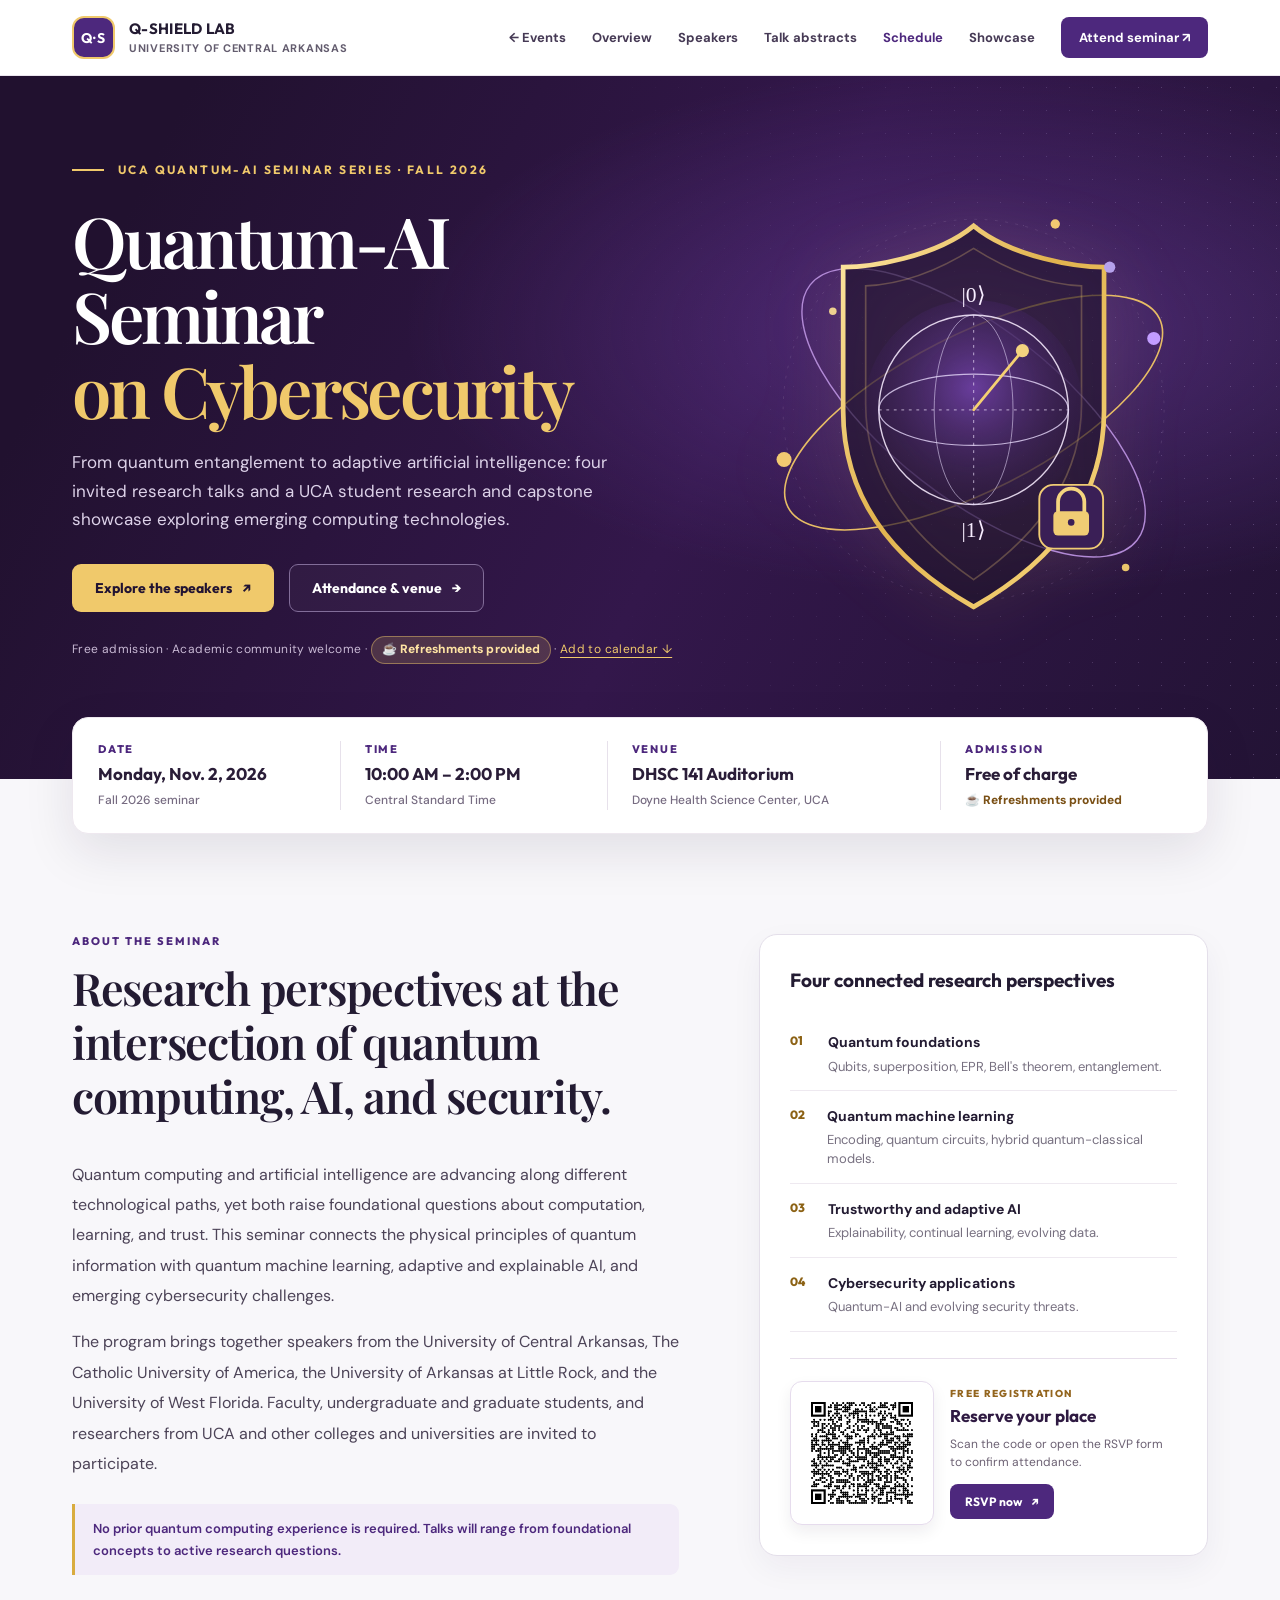
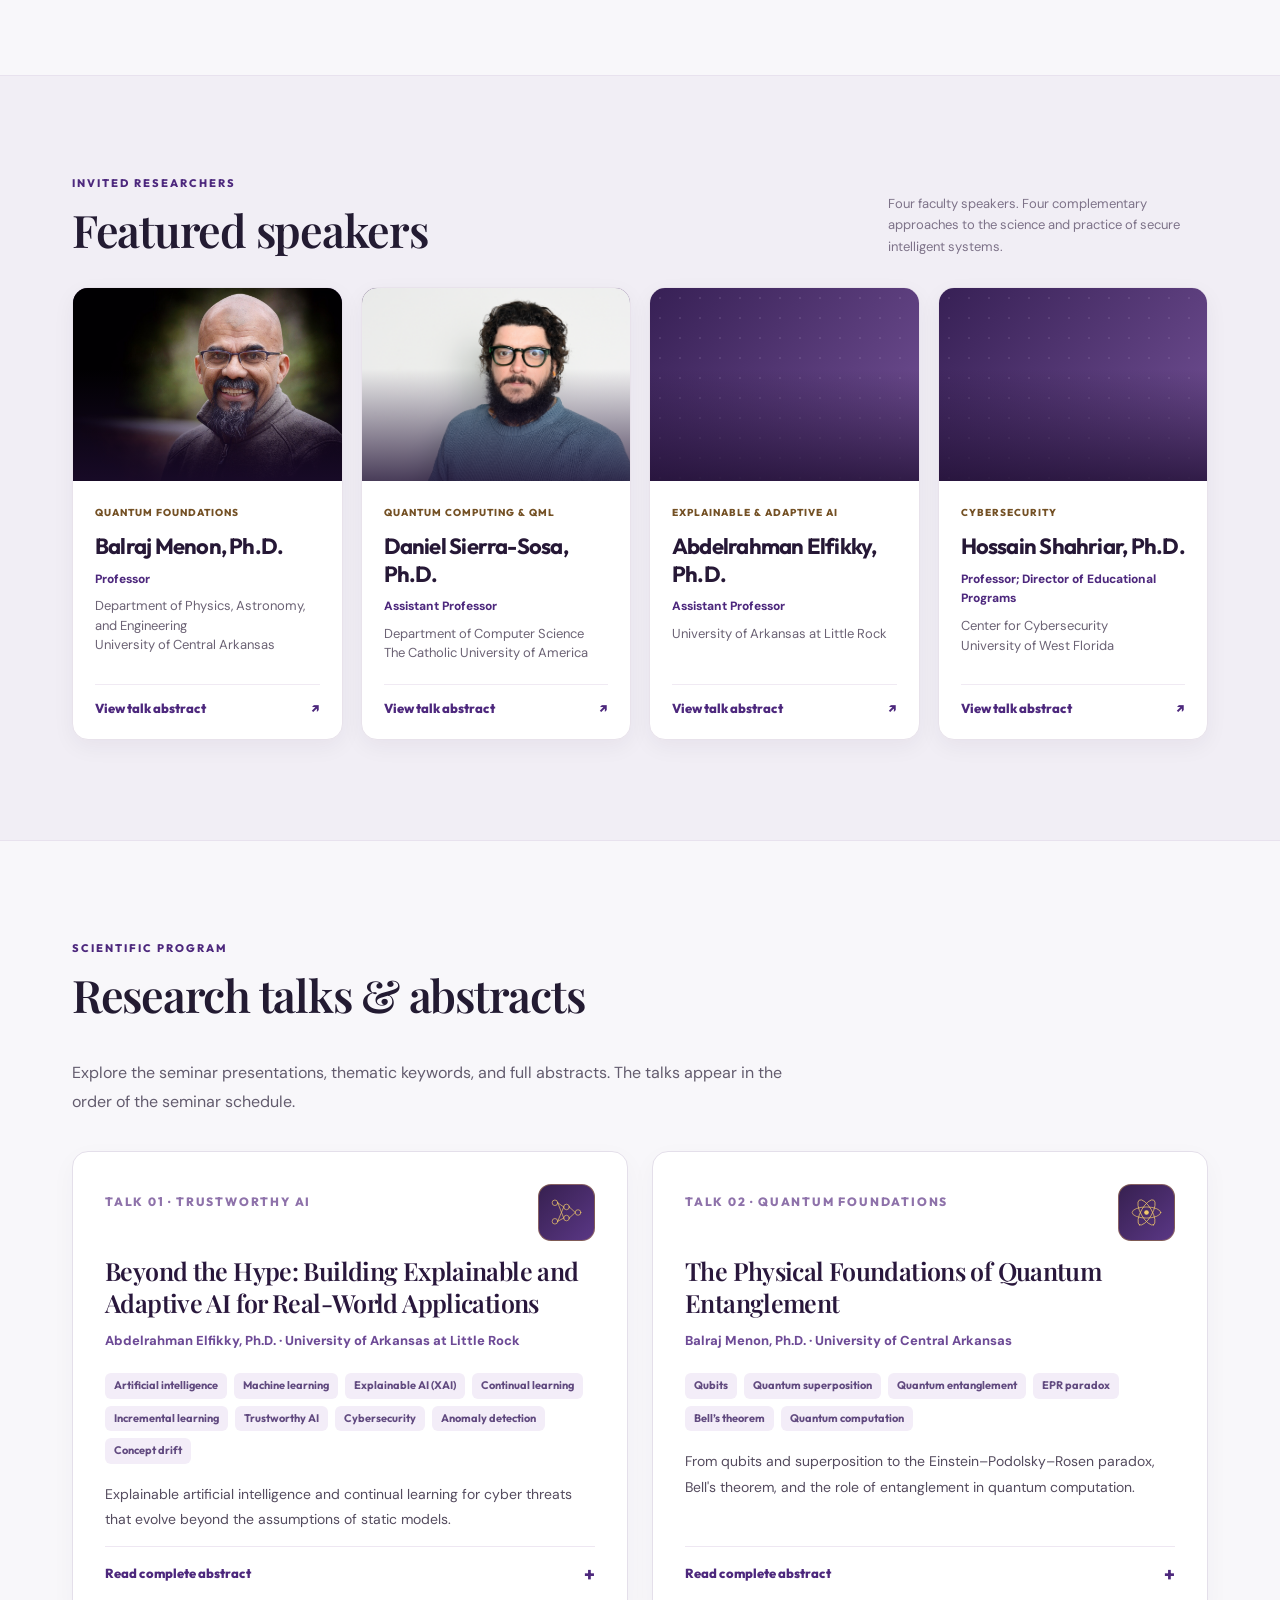
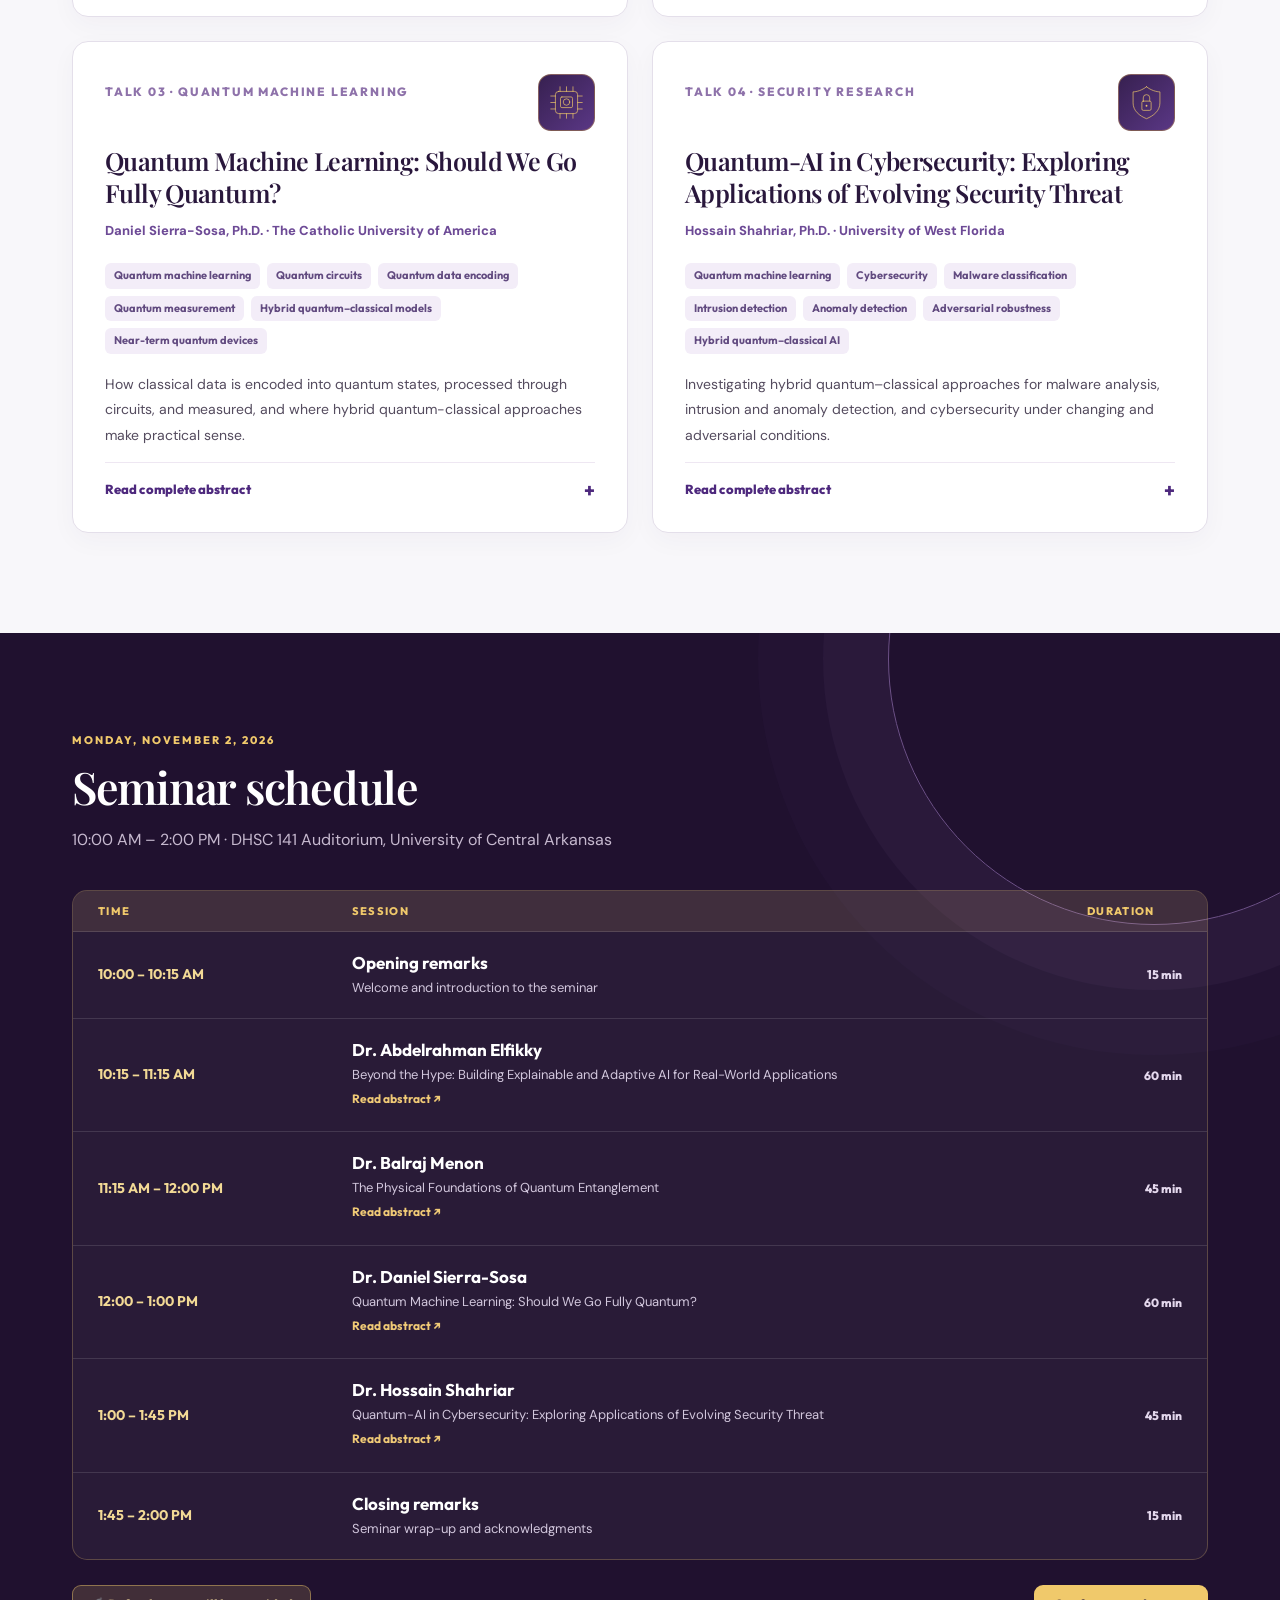
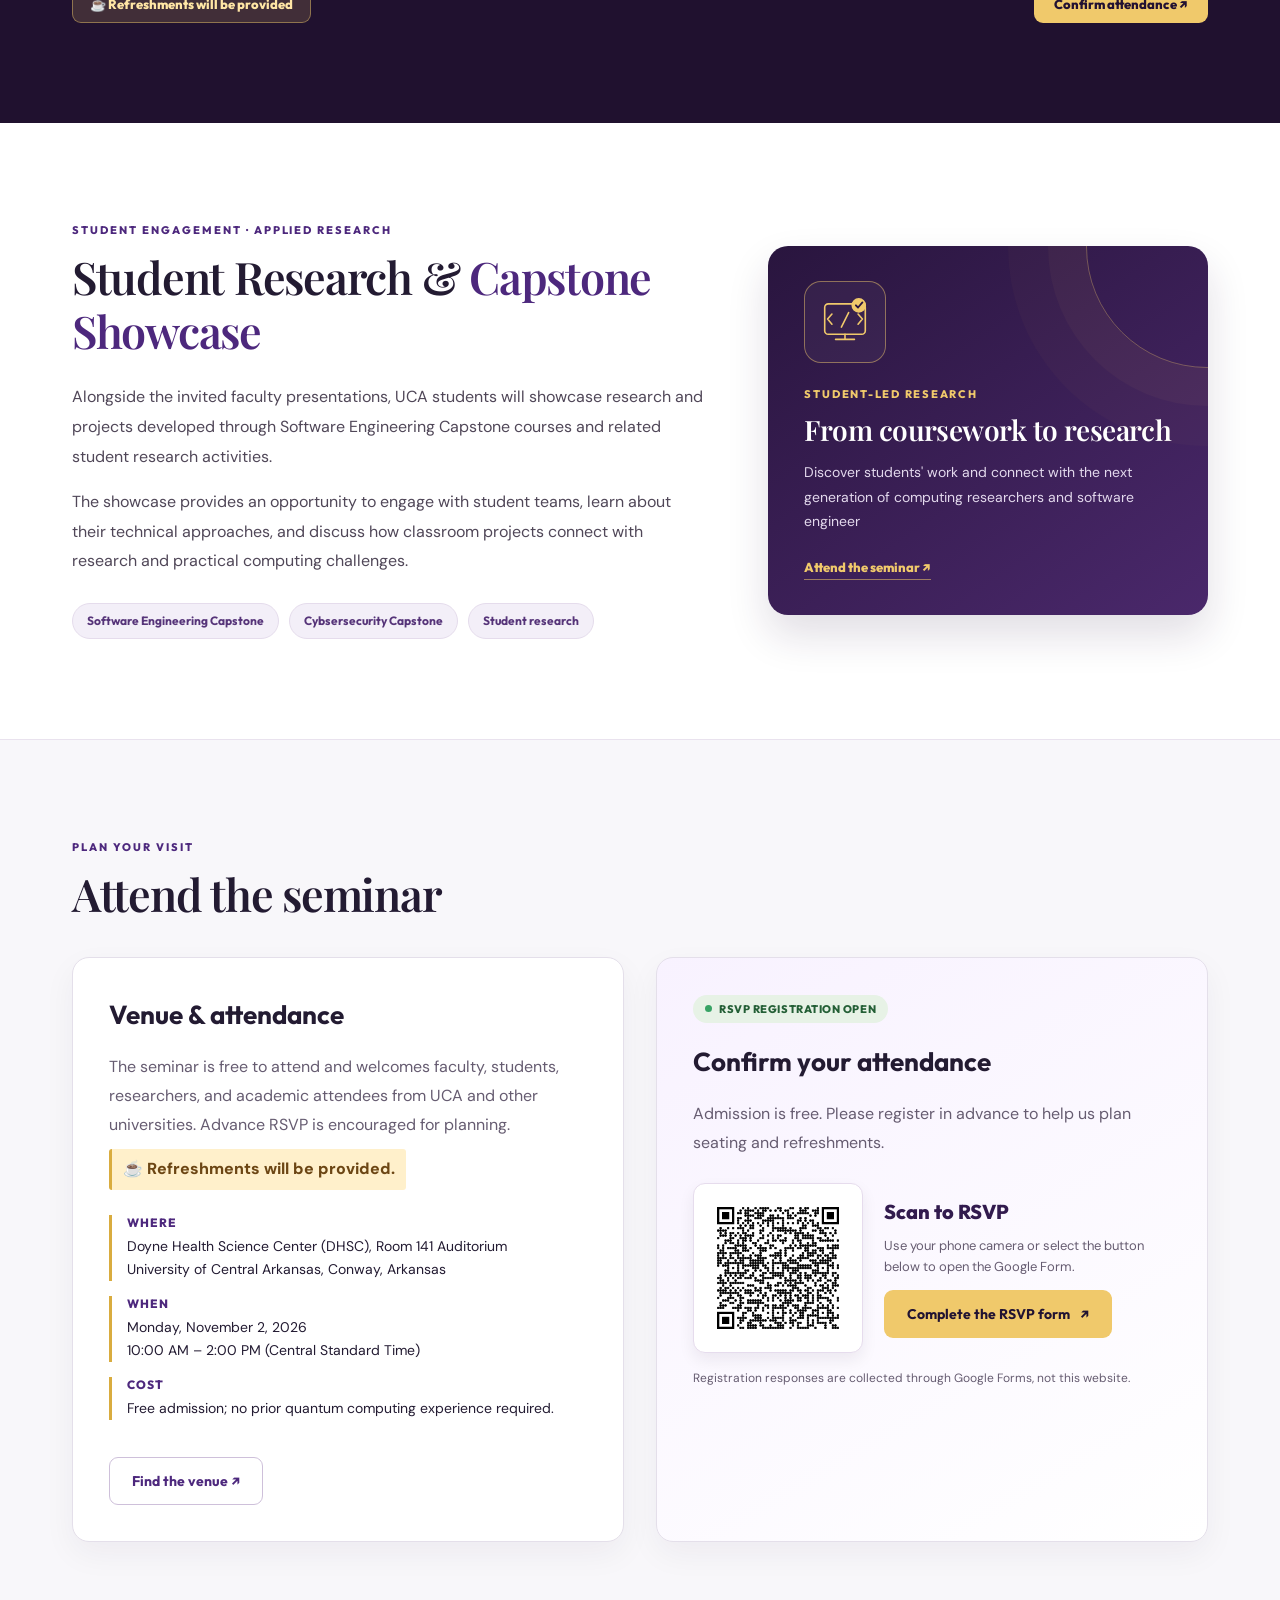
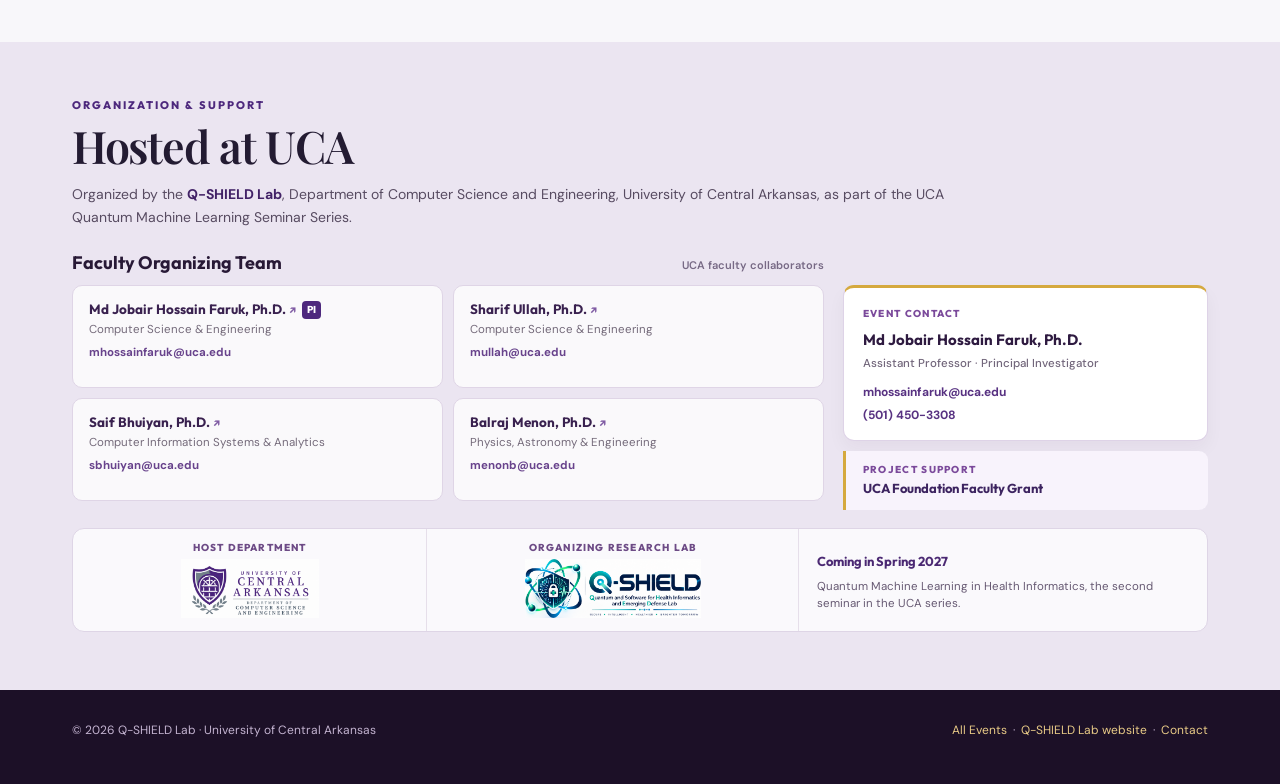
==== Quantum-AI-Seminar-2026/index.html @ 1d7b3578 "Update index.html" ====
<!DOCTYPE html>

<html lang="en">

<head>

  <meta charset="utf-8">

  <meta name="viewport" content="width=device-width, initial-scale=1">

  <meta name="theme-color" content="#291540">

  <link rel="canonical" href="https://jobair-hossain.github.io/Q-Shield-Lab/Quantum-AI-Seminar-2026/">

  <link rel="icon" href="../assets/img/favicon.svg" type="image/svg+xml">

  <meta name="description" content="Quantum-AI Seminar on Cybersecurity at the University of Central Arkansas, November 2, 2026. Four invited talks on quantum foundations, quantum machine learning, trustworthy AI, and cybersecurity.">

  <title>Quantum-AI Seminar on Cybersecurity | UCA Q-SHIELD Lab</title>

  <link rel="preconnect" href="https://fonts.googleapis.com">

  <link rel="preconnect" href="https://fonts.gstatic.com" crossorigin>

  <link href="https://fonts.googleapis.com/css2?family=DM+Sans:wght@400;500;600;700;800&family=Outfit:wght@400;500;600;700;800&family=Playfair+Display:wght@500;600;700&display=swap" rel="stylesheet">

  <style>

    :root{--deep:#20112f;--deep2:#301845;--purple:#4d287d;--violet:#7551a6;--gold:#f0c96b;--gold2:#d9ac3f;--ink:#231b32;--muted:#635c6e;--paper:#f8f7fa;--stroke:#e4dfea;--white:#fff;--shadow:0 18px 50px rgba(28,16,50,.10)}

    *{box-sizing:border-box}html{scroll-behavior:smooth;scroll-padding-top:84px}body{margin:0;color:var(--ink);background:var(--paper);font:400 16px/1.65 'DM Sans',sans-serif;-webkit-font-smoothing:antialiased}a{color:inherit}button{font:inherit}.wrap{max-width:1200px;margin:0 auto;padding:0 32px}.skip-link{position:absolute;top:-80px;left:15px;background:#fff;color:#24143a;padding:12px;z-index:100}.skip-link:focus{top:12px}.serif{font-family:'Playfair Display',Georgia,serif}h1,h2,h3,p{margin-top:0}h2{font-family:'Playfair Display',Georgia,serif;letter-spacing:-.028em;font-weight:600;font-size:clamp(29px,3.5vw,46px);line-height:1.2}h3{font-family:'Outfit',sans-serif}::selection{background:#e2ceff;color:#220c38}

    .nav{height:76px;background:rgba(255,255,255,.97);border-bottom:1px solid #ebe5ee;position:sticky;top:0;z-index:30;backdrop-filter:blur(12px)}.nav-inner{height:100%;display:flex;align-items:center;justify-content:space-between;gap:18px}.brand{text-decoration:none;display:flex;align-items:center;gap:14px;min-width:0}.brand-mark{display:grid;place-items:center;width:43px;height:43px;background:var(--purple);color:#fff;font:700 14px/1 'Outfit',sans-serif;letter-spacing:.06em;border:2px solid var(--gold);border-radius:12px;flex-shrink:0}.brand-copy{display:flex;flex-direction:column;line-height:1.2}.brand-copy strong{font:700 15px 'Outfit',sans-serif;letter-spacing:.02em}.brand-copy span{font-size:11px;letter-spacing:.065em;color:var(--muted);font-weight:700;text-transform:uppercase;margin-top:4px}.nav-links{display:flex;align-items:center;gap:26px}.nav-links a{font-size:13px;font-weight:700;text-decoration:none;color:#463a55;transition:color .2s}.nav-links a:hover{color:var(--purple)}.nav-register{padding:10px 18px;border-radius:8px;background:var(--purple);color:#fff!important;white-space:nowrap}.nav-register:hover{background:#311852}

    .hero{position:relative;background:radial-gradient(ellipse at 78% 36%,rgba(117,69,176,.46),transparent 42%),linear-gradient(117deg,#21112f 12%,#33174b 55%,#231335 100%);color:#fff;overflow:hidden}.hero:after{content:"";position:absolute;inset:0;opacity:.30;pointer-events:none;background-image:radial-gradient(#bfa9e0 0.8px,transparent 0.8px);background-size:23px 23px;mask-image:linear-gradient(to left,#000,transparent 56%)}.hero-inner{min-height:580px;display:grid;grid-template-columns:1.15fr .85fr;align-items:center;gap:32px;padding-top:86px;padding-bottom:115px;position:relative;z-index:2}.eyebrow{color:var(--gold);font:700 12px/1.4 'Outfit',sans-serif;text-transform:uppercase;letter-spacing:.20em;display:flex;align-items:center;gap:14px}.eyebrow:before{content:"";display:inline-block;height:2px;width:32px;background:var(--gold)}.hero h1{font-family:'Playfair Display',Georgia,serif;font-weight:600;line-height:1.065;letter-spacing:-.047em;font-size:clamp(50px,5.5vw,78px);margin:24px 0 20px;max-width:715px}.hero h1 em{font-style:normal;color:var(--gold);display:block}.hero-lede{max-width:560px;color:#ddd2e9;font-size:17px;line-height:1.7;margin-bottom:30px}.hero-buttons{display:flex;align-items:center;flex-wrap:wrap;gap:15px}.btn{display:inline-flex;justify-content:center;align-items:center;gap:10px;font:700 14px 'Outfit',sans-serif;padding:14px 22px;border-radius:9px;text-decoration:none;transition:transform .18s,background .18s,border .18s;border:1px solid transparent}.btn:hover{transform:translateY(-2px)}.btn-gold{background:var(--gold);color:#211332}.btn-gold:hover{background:#ffdb8a}.btn-outline{border:1px solid #826d99;background:rgba(255,255,255,.03);color:#fff}.btn-outline:hover{background:rgba(255,255,255,.1)}.hero-note{margin-top:24px;color:#c8b9d4;font-size:12px;letter-spacing:.03em}.hero-art{max-width:500px;width:100%;justify-self:end;filter:drop-shadow(0 0 34px rgba(242,202,105,.14))}.hero-art svg{width:100%;height:auto;display:block}.hero-svg-ring{transform-origin:250px 250px;animation:orbital 38s linear infinite}@keyframes orbital{to{transform:rotate(360deg)}}

    .meta-rail{position:relative;z-index:5;margin-top:-62px}.meta-grid{display:grid;grid-template-columns:1fr 1fr 1.25fr 1fr;box-shadow:var(--shadow);background:#fff;border:1px solid #eee8ef;border-radius:16px;overflow:hidden}.meta-cell{padding:24px 25px;position:relative}.meta-cell+.meta-cell:before{content:"";height:60%;width:1px;background:#e7e1eb;position:absolute;left:0;top:20%}.meta-label{font:800 11px 'Outfit',sans-serif;color:var(--purple);letter-spacing:.16em;text-transform:uppercase;margin-bottom:7px}.meta-value{font:700 17px/1.35 'Outfit',sans-serif;color:#2a1d38}.meta-sub{font:500 12px/1.5 'DM Sans',sans-serif;color:#766b81;margin-top:5px}

    main section{scroll-margin-top:110px}.section{padding:100px 0}.section-eyebrow{font:800 11px 'Outfit',sans-serif;letter-spacing:.18em;color:var(--purple);text-transform:uppercase;margin:0 0 13px}.section-intro{max-width:750px;color:var(--muted);font-size:16px;line-height:1.8}.overview-grid{display:grid;grid-template-columns:1.15fr .85fr;gap:80px;align-items:start}.overview-copy p{line-height:1.9;color:#4c4357;font-size:16px}.topic-board{background:#fff;padding:30px;border:1px solid var(--stroke);border-radius:18px;box-shadow:0 12px 32px rgba(47,22,74,.05)}.topic-board h3{margin:0 0 21px;font-size:19px}.topic-item{display:flex;gap:14px;align-items:start;padding:14px 0;border-bottom:1px solid #eee9f0}.topic-item:last-child{border-bottom:0;padding-bottom:0}.topic-num{font:800 12px 'Outfit',sans-serif;color:#8c6215;width:24px;padding-top:2px}.topic-item strong{display:block;font-size:14px;margin-bottom:3px}.topic-item small{display:block;font-size:13px;color:#777080;line-height:1.45}.intro-note{border-left:3px solid var(--gold2);padding:14px 18px;background:#f2ecf8;color:var(--purple);border-radius:0 9px 9px 0;margin-top:25px;font-weight:600;font-size:13px}

    .speakers-section{background:#f1eef5;border-top:1px solid #e8e2ee;border-bottom:1px solid #e8e2ee}.section-header{display:flex;justify-content:space-between;align-items:end;gap:25px;margin-bottom:30px}.section-header h2{margin-bottom:0}.section-caption{color:#7d7288;font-size:13px;max-width:320px}.speaker-grid{display:grid;grid-template-columns:repeat(4,1fr);gap:18px}.speaker-card{background:#fff;border:1px solid #e8e2eb;border-radius:16px;overflow:hidden;box-shadow:0 7px 22px rgba(39,18,62,.05);display:flex;flex-direction:column;transition:transform .2s,box-shadow .2s}.speaker-card:hover{transform:translateY(-4px);box-shadow:0 16px 30px rgba(39,18,62,.10)}.speaker-art{height:154px;background:radial-gradient(circle at 75% 30%,rgba(195,153,243,.30),transparent 45%),linear-gradient(132deg,#301848,#5a3582);display:flex;align-items:center;justify-content:space-between;padding:25px;position:relative;overflow:hidden;color:var(--gold)}.speaker-art:before{content:"";position:absolute;inset:0;background-image:radial-gradient(#ceb7dd 0.85px,transparent 0.85px);background-size:20px 20px;opacity:.13}.speaker-art .initials{font:600 55px 'Playfair Display',serif;opacity:.2;color:#fff;position:absolute;right:20px;bottom:3px}.speaker-art svg{height:70px;width:70px;stroke:currentColor;position:relative;z-index:1;fill:none;stroke-width:1.3}.speaker-topic{font:800 10px 'Outfit',sans-serif;text-transform:uppercase;letter-spacing:.10em;color:#745125;margin-bottom:14px}.speaker-details{padding:25px 22px 23px;flex:1;display:flex;flex-direction:column}.speaker-details h3{font-size:22px;line-height:1.25;letter-spacing:-.035em;margin-bottom:9px;color:#261836}.speaker-rank{font-size:12px;color:var(--purple);font-weight:800;margin:0 0 7px}.speaker-inst{font-size:13px;color:#6b6274;line-height:1.5;margin:0 0 21px}.speaker-link{border-top:1px solid #f0eaf3;padding-top:15px;margin-top:auto;font:800 13px 'Outfit',sans-serif;text-decoration:none;color:var(--purple)}.speaker-link span{float:right}

    .talks-grid{display:grid;grid-template-columns:1fr 1fr;gap:24px;margin-top:35px}.talk{background:#fff;border-radius:16px;border:1px solid var(--stroke);padding:32px;box-shadow:0 8px 26px rgba(45,21,74,.035);display:flex;flex-direction:column}.talk-number{font:800 12px 'Outfit',sans-serif;color:#8e72aa;letter-spacing:.15em;margin-bottom:14px}.talk h3{font:600 25px/1.28 'Playfair Display',Georgia,serif;letter-spacing:-.025em;color:#29173c;margin-bottom:11px}.talk-presenter{font-size:13px;font-weight:800;color:#6d4a96;margin-bottom:21px}.talk p{color:#544b5e;font-size:14px;line-height:1.8}.talk details{border-top:1px solid #eee7f2;margin-top:auto;padding-top:18px}.talk summary{font:800 13px 'Outfit',sans-serif;color:var(--purple);cursor:pointer;list-style:none;display:flex;justify-content:space-between}.talk summary::-webkit-details-marker{display:none}.talk summary:after{content:'+';font-size:19px;line-height:1}.talk details[open] summary:after{content:'−'}.talk details .full{margin-top:17px;padding-top:15px;border-top:1px dashed #e7dceb}.talk details .full p:last-child{margin-bottom:0}.keyword-list{display:flex;flex-wrap:wrap;gap:7px;margin-bottom:18px}.keyword-list span{background:#f3edf8;color:#624b80;font:700 11px 'Outfit',sans-serif;padding:6px 9px;border-radius:6px}.awaiting{padding:12px 14px;border-radius:8px;background:#faf7ef;font-size:13px;color:#71542a;margin-top:auto}

    .program{background:var(--deep);color:#fff;position:relative;overflow:hidden}.program:before{content:"";position:absolute;top:-240px;right:-140px;width:530px;height:530px;border:1px solid #6d5187;border-radius:50%;box-shadow:0 0 0 65px rgba(127,98,156,.07),0 0 0 130px rgba(127,98,156,.035)}.program .section-eyebrow{color:var(--gold)}.program h2{max-width:620px}.program-copy{color:#c6b9cf;max-width:700px}.program-grid{margin-top:38px;display:grid;grid-template-columns:repeat(4,1fr);gap:15px;position:relative}.program-step{border:1px solid #5d436e;background:rgba(255,255,255,.035);border-radius:14px;padding:25px 21px;min-height:170px}.program-step small{color:var(--gold);font:800 12px 'Outfit',sans-serif;letter-spacing:.12em}.program-step strong{display:block;font:700 18px/1.35 'Outfit',sans-serif;margin:14px 0 8px}.program-step p{color:#bfb0cb;font-size:13px;line-height:1.6;margin:0}.program-note{font-size:12px;color:#ac9eb9;margin:21px 0 0}

    .attend-grid{display:grid;grid-template-columns:1fr 1fr;gap:32px;align-items:stretch}.attend-card{border:1px solid var(--stroke);border-radius:17px;background:#fff;padding:36px;box-shadow:0 12px 32px rgba(43,21,67,.05)}.attend-card h3{font-size:26px;margin-bottom:16px}.attend-card p{color:#665c71;line-height:1.8}.attend-card .btn{margin-top:12px}.venue-facts{display:grid;gap:15px;margin:25px 0}.venue-facts div{border-left:3px solid var(--gold2);padding-left:15px}.venue-facts strong{display:block;font:800 12px 'Outfit',sans-serif;color:var(--purple);text-transform:uppercase;letter-spacing:.08em}.venue-facts span{display:block;margin-top:5px;font-size:14px}.rsvp-card{background:linear-gradient(150deg,#f8f2ff,#fff)}.rsvp-status{display:inline-flex;align-items:center;gap:7px;background:#f1e8fa;color:var(--purple);border-radius:20px;padding:7px 12px;font:800 11px 'Outfit',sans-serif;letter-spacing:.05em;text-transform:uppercase;margin-bottom:18px}.dot{width:7px;height:7px;border-radius:100%;background:#916ab7;display:inline-block}.registration-help{font-size:12px!important;margin-top:15px}.rsvp-primary{display:none}.rsvp-fallback{display:inline-flex}

    .organizer{background:#ebe5f1}.organizer-inner{display:grid;grid-template-columns:1fr 1fr;gap:60px}.organizer h2{margin-bottom:18px}.organizer p{color:#594e63}.org-lockup{background:#fff;border:1px solid #e0d7e9;border-radius:17px;padding:30px;display:flex;gap:20px;align-items:center}.org-monogram{border-radius:12px;background:var(--purple);color:var(--gold);padding:17px;font:800 18px 'Outfit',sans-serif;border:2px solid var(--gold2);white-space:nowrap}.org-lockup strong{font:700 19px 'Outfit',sans-serif;color:#261a38;display:block}.org-lockup small{display:block;color:#62576c;margin-top:5px;font-size:12px;line-height:1.7}.faculty-team{display:grid;gap:7px;font-size:12px;color:#60576a;border-left:3px solid var(--gold2);padding-left:16px;margin:20px 0}.faculty-team strong{font:800 13px 'Outfit',sans-serif;color:var(--purple)}.contact-inline a{color:var(--purple);font-weight:700;text-decoration:none}.contact-inline a:hover{text-decoration:underline}

    .footer{background:#1c1027;color:#c4b4d1;padding:31px 0;font-size:12px}.footer-inner{display:flex;justify-content:space-between;gap:20px;align-items:center}.footer a{color:#e9cb87;text-decoration:none}.footer a:hover{text-decoration:underline}

    :focus-visible{outline:3px solid #e0b641;outline-offset:4px}

    @media(max-width:1000px){.speaker-grid{grid-template-columns:repeat(2,1fr)}.hero-inner{grid-template-columns:1.1fr .9fr}.hero h1{font-size:clamp(48px,5vw,65px)}.overview-grid{gap:30px}.meta-cell{padding:20px 17px}.meta-value{font-size:15px}}

    @media(max-width:720px){.wrap{padding:0 20px}.nav{height:70px}.nav-inner{gap:8px}.brand-copy span{display:none}.nav-links{gap:12px}.nav-links a:not(.nav-register){display:none}.nav-register{font-size:12px;padding:10px 14px}.hero-inner{display:flex;flex-direction:column;gap:5px;align-items:start;padding-top:66px;padding-bottom:100px}.hero h1{font-size:clamp(46px,10vw,68px)}.hero-art{width:min(320px,78%);align-self:center;opacity:.8;margin-top:-20px}.hero-lede{font-size:15px}.meta-grid{grid-template-columns:1fr 1fr}.meta-cell:nth-child(3):before{display:none}.meta-cell:nth-child(n+3){border-top:1px solid #e8e1ec}.section{padding:68px 0}.overview-grid,.talks-grid,.attend-grid,.organizer-inner{grid-template-columns:1fr;gap:20px}.section-header{display:block}.section-caption{margin-top:12px}.program-grid{grid-template-columns:1fr 1fr}.org-lockup{padding:20px}.footer-inner{display:block}.footer-inner p{margin-bottom:10px}}

    @media(max-width:470px){.speaker-grid,.program-grid{grid-template-columns:1fr}.speaker-art{height:120px}.speaker-details h3{font-size:23px}.meta-cell{padding:17px 14px}.meta-value{font-size:14px}.meta-sub{font-size:11px}.talk{padding:25px}.attend-card{padding:26px}.brand-copy strong{font-size:12px}.brand-mark{width:39px;height:39px}.btn{font-size:13px}}

    @media(prefers-reduced-motion:reduce){html{scroll-behavior:auto}*,*:before,*:after{animation:none!important;transition:none!important}}

    @media print{.nav,.hero-art,.hero-buttons,.footer{display:none}.hero{color:#24143a;background:white}.hero h1,.hero h1 em{color:#24143a}.hero-inner{min-height:0;padding:20px 0}.hero-lede{color:#24143a}.meta-rail{margin:0}.section{padding:25px 0}.speaker-grid{grid-template-columns:repeat(4,1fr)}.speaker-art{height:80px}.talks-grid{display:block}.talk{break-inside:avoid;margin-bottom:20px}}

    /* Faculty portrait cards. Images are hosted locally in this seminar folder. */

    .speaker-art{height:193px;padding:0;justify-content:center;background:linear-gradient(130deg,#372055,#735196)}

    .speaker-art:before{z-index:0;opacity:.13}

    .speaker-photo{display:block;width:100%;height:100%;position:absolute;inset:0;object-fit:cover;object-position:center 22%;z-index:0;transition:transform .35s ease;filter:saturate(.94)}

    .speaker-card:hover .speaker-photo{transform:scale(1.035)}

    .speaker-art--menon .speaker-photo{object-position:center 19%}

    .speaker-art--elfikky .speaker-photo{object-position:center 20%}

    .speaker-art--sierra .speaker-photo{object-position:center 16%}

    .speaker-art--shahriar .speaker-photo{object-position:center 23%}

    .speaker-photo-scrim{position:absolute;z-index:1;inset:42% 0 0;background:linear-gradient(to bottom,transparent,rgba(30,13,49,.78));pointer-events:none}

    .speaker-art .initials{display:none}

    .speaker-art.photo-missing .initials{display:block;opacity:.42;position:relative;z-index:2;right:auto;bottom:auto;font-size:68px}

    .speaker-photo-label{position:absolute;left:17px;bottom:20px;z-index:2;font:800 13px/1.15 'Outfit',sans-serif;letter-spacing:.015em;color:#fff;text-shadow:0 1px 7px rgba(19,6,37,.62)}

    .speaker-photo-credit{position:absolute;right:10px;bottom:5px;z-index:3;font:600 9px 'DM Sans',sans-serif;color:rgba(255,255,255,.9);text-decoration:none}

    .speaker-photo-credit:hover{text-decoration:underline}

    .talk-top{display:flex;align-items:start;justify-content:space-between;gap:16px;margin-bottom:14px}

    .talk-top .talk-number{margin:10px 0 0}

    .talk-symbol{display:grid;place-items:center;flex:0 0 57px;width:57px;height:57px;background:linear-gradient(135deg,#372050,#5a3785);color:var(--gold);border:1px solid rgba(201,153,80,.46);border-radius:13px}

    .talk-symbol svg{width:37px;height:37px;fill:none;stroke:currentColor;stroke-width:1.5;stroke-linecap:round;stroke-linejoin:round}

    .abstract-draft-note{font-size:12px!important;line-height:1.5!important;background:#fff9ed;border-left:3px solid #d9ad55;color:#6c5027!important;padding:10px 13px;border-radius:0 7px 7px 0;margin-bottom:21px}

    .keyword-list{gap:7px}

    .keyword-list span{line-height:1.25}

    @media(max-width:470px){.speaker-art{height:220px}.speaker-photo-label{font-size:15px}}

    @media print{.speaker-art{height:105px}.speaker-photo-credit{display:none}}

  
/* 2026 event update: registration, schedule, and Q-SHIELD logo */
.nav-schedule{color:var(--purple)!important}
.refreshments-pill{display:inline-block;background:rgba(240,201,107,.17);border:1px solid rgba(240,201,107,.45);border-radius:40px;padding:3px 10px;color:#ffe4a3;font-weight:800;letter-spacing:.005em}
.meta-refreshments{color:#7a5015;font-weight:800}
.board-rsvp{margin-top:26px;padding-top:22px;border-top:1px solid #e7deeb;display:grid;grid-template-columns:144px minmax(0,1fr);gap:16px;align-items:center}
.board-qr-link,.rsvp-qr-link{display:inline-flex;justify-content:center;align-items:center;background:#fff;padding:6px;border:1px solid #e6dced;border-radius:12px;box-shadow:0 7px 16px rgba(32,17,47,.07);width:max-content;max-width:100%;flex-shrink:0}
.board-qr-link img,.rsvp-qr-link img{display:block;max-width:100%;height:auto;image-rendering:auto}
.board-rsvp-kicker{font:800 10px 'Outfit',sans-serif;letter-spacing:.13em;text-transform:uppercase;color:#93651e;margin-bottom:5px}
.board-rsvp-content strong{display:block;font:700 17px/1.3 'Outfit',sans-serif;color:#2f1a42}
.board-rsvp-content p{font-size:12px;line-height:1.55;color:#6c6173;margin:7px 0 12px}
.board-rsvp-button{display:inline-flex;align-items:center;gap:9px;padding:10px 15px;border-radius:8px;text-decoration:none;font:700 12px 'Outfit',sans-serif;background:var(--purple);color:#fff;transition:background .2s}
.board-rsvp-button:hover{background:#311852}
.schedule-layout{position:relative;z-index:1}.program h2{max-width:none;margin-bottom:14px}
.schedule-table{margin-top:36px;border-radius:15px;border:1px solid rgba(240,201,107,.26);overflow:hidden;background:rgba(255,255,255,.045);position:relative}
.schedule-row{display:grid;grid-template-columns:minmax(180px,1.3fr) minmax(0,4fr) 95px;align-items:center;gap:22px;padding:20px 25px;border-bottom:1px solid rgba(255,255,255,.12)}
.schedule-row:last-child{border-bottom:0}
.schedule-head{background:rgba(240,201,107,.11);color:var(--gold);font:800 11px 'Outfit',sans-serif;letter-spacing:.12em;text-transform:uppercase;padding-top:13px;padding-bottom:13px}
.schedule-time{font:700 14px/1.4 'Outfit',sans-serif;color:#f2d995}
.schedule-content strong{display:block;font:700 17px/1.35 'Outfit',sans-serif;color:#fff;margin-bottom:3px}
.schedule-content span{display:block;color:#d2c7dd;font-size:13px;line-height:1.55}
.schedule-content a{display:inline-block;color:#f0ca76;font:700 12px 'Outfit',sans-serif;margin-top:6px;text-decoration:none}
.schedule-content a:hover{text-decoration:underline}
.schedule-duration{color:#e4d8ed;font:800 12px 'Outfit',sans-serif;text-align:right;white-space:nowrap}
.schedule-bottom{display:flex;align-items:center;justify-content:space-between;gap:18px;margin-top:25px;flex-wrap:wrap}
.schedule-refresh{background:rgba(240,201,107,.16);color:#ffe6a5;border:1px solid rgba(240,201,107,.45);padding:10px 17px;border-radius:9px;font:800 13px 'Outfit',sans-serif}
.schedule-rsvp{text-decoration:none;background:var(--gold);color:#221132;padding:11px 20px;font:800 13px 'Outfit',sans-serif;border-radius:9px}
.refreshments-inline{color:#6c4614;display:inline-block;background:#fff0cb;border-left:3px solid #d9ac3f;padding:6px 11px;border-radius:3px;margin-top:9px;font-weight:800}
.rsvp-action-grid{display:grid;grid-template-columns:170px minmax(0,1fr);gap:21px;align-items:center;margin-top:26px;margin-bottom:12px}
.rsvp-action-content strong{font:800 20px 'Outfit',sans-serif;color:#321b4e}
.rsvp-action-content p{font-size:13px;line-height:1.65;margin-top:7px;margin-bottom:8px}
.rsvp-action-content .btn{margin-top:4px}
.rsvp-card .rsvp-status{background:#e7f2e6;color:#245f36}
.rsvp-card .dot{background:#38a365}
.org-logo-card{padding:22px;background:#fff;display:block;overflow:hidden}
.org-logo-image{display:block;width:100%;height:auto;max-height:235px;object-fit:contain}
@media(max-width:1100px){.board-rsvp{grid-template-columns:110px minmax(0,1fr)}.board-qr-link img{width:110px;height:110px}.rsvp-action-grid{grid-template-columns:140px minmax(0,1fr)}.rsvp-qr-link img{width:140px;height:140px}.nav-links{gap:17px}}
@media(max-width:720px){.nav-links a:not(.nav-register):not(.nav-schedule){display:none}.nav-links a.nav-schedule{display:inline-flex!important;font-size:12px!important}.schedule-row{grid-template-columns:minmax(0,1fr) 70px;gap:8px 14px;padding:17px 18px}.schedule-head{display:none}.schedule-time{grid-column:1/-1;font-size:12px}.schedule-content strong{font-size:15px}.schedule-duration{align-self:start}.board-rsvp{grid-template-columns:126px 1fr}.board-qr-link img{width:126px;height:126px}.rsvp-action-grid{grid-template-columns:140px minmax(0,1fr)}}
@media(max-width:470px){.board-rsvp{grid-template-columns:96px 1fr;gap:11px}.board-qr-link{padding:3px}.board-qr-link img{width:96px;height:96px}.board-rsvp-content strong{font-size:14px}.board-rsvp-content p{font-size:11px}.board-rsvp-button{padding:8px 11px;font-size:11px}.rsvp-action-grid{grid-template-columns:1fr;justify-items:start}.rsvp-action-content .btn{font-size:12px}.org-logo-card{padding:13px}.nav-links{gap:9px}.nav-register{padding:9px 10px}.brand{gap:8px}.brand-copy strong{font-size:11px}.brand-mark{width:35px;height:35px}}
@media print{.schedule-table{border:1px solid #bbb;background:#fff}.schedule-row{color:#222;border-color:#ddd}.schedule-time,.schedule-content strong,.schedule-content span,.schedule-duration{color:#222}.rsvp-qr-link,.board-qr-link{box-shadow:none}}

  
/* Student Research & Capstone Showcase: standalone component. */
.showcase-section{background:#fff;border-bottom:1px solid #e9e2ee}
.showcase-layout{display:grid;grid-template-columns:minmax(0,1.18fr) minmax(290px,.82fr);align-items:center;gap:clamp(34px,5vw,75px)}
.showcase-copy h2{max-width:680px;margin-bottom:25px}
.showcase-copy h2 span{color:var(--purple)}
.showcase-copy p{max-width:690px;font-size:16px;line-height:1.85;color:#504758;margin-bottom:16px}
.showcase-tags{display:flex;flex-wrap:wrap;gap:10px;margin-top:27px}
.showcase-tags span{font:700 12px/1.3 'Outfit',sans-serif;color:#563479;background:#f3eff8;border:1px solid #e5dcec;border-radius:50px;padding:9px 14px}
.showcase-feature{position:relative;overflow:hidden;border-radius:20px;padding:35px 36px;background:linear-gradient(145deg,#29153e,#4a286b);color:#fff;box-shadow:0 20px 42px rgba(42,20,67,.14)}
.showcase-feature:before{content:"";position:absolute;width:240px;height:240px;right:-120px;top:-120px;border:1px solid rgba(240,201,107,.35);border-radius:100%;box-shadow:0 0 0 38px rgba(240,201,107,.035),0 0 0 78px rgba(240,201,107,.025);pointer-events:none}
.showcase-icon{display:flex;align-items:center;justify-content:center;width:82px;height:82px;border:1px solid rgba(240,201,107,.48);border-radius:17px;background:rgba(255,255,255,.045);color:var(--gold);margin-bottom:24px}
.showcase-icon svg{width:58px;height:58px}
.showcase-feature-label{font:800 11px/1.4 'Outfit',sans-serif;letter-spacing:.16em;text-transform:uppercase;color:var(--gold);margin-bottom:10px}
.showcase-feature h3{font:600 28px/1.24 'Playfair Display',Georgia,serif;margin-bottom:13px;letter-spacing:-.02em;color:#fff}
.showcase-feature p{color:#e3d9ed;font-size:14px;line-height:1.75;margin:0 0 20px}
.showcase-feature-link{color:var(--gold);font:800 13px 'Outfit',sans-serif;text-decoration:none;border-bottom:1px solid rgba(240,201,107,.55);padding-bottom:4px}
.showcase-feature-link:hover,.showcase-feature-link:focus-visible{color:#ffe2a0;border-color:#ffe2a0}
@media(max-width:820px){.showcase-layout{grid-template-columns:1fr;gap:32px}.showcase-feature{max-width:600px}}
@media(max-width:470px){.showcase-feature{padding:28px 24px}.showcase-feature h3{font-size:25px}.showcase-tags span{font-size:11px}}
@media print{.showcase-section{background:white}.showcase-feature{background:white;color:#29153e;border:1px solid #bbb;box-shadow:none}.showcase-feature h3,.showcase-feature p,.showcase-feature-label,.showcase-feature-link{color:#29153e}}


/* ================================================
   COMPACT ORGANIZATION & SUPPORT: Seminar 2026
   Replace the previous org2026 CSS block with this.
   ================================================ */
.organizer.org2026-section{padding:56px 0 58px;background:#ebe5f1}
.org2026-header{margin-bottom:22px}
.org2026-header .section-eyebrow{margin-bottom:7px}
.org2026-header h2{margin:0 0 10px}
.organizer .org2026-intro{font-size:14px;line-height:1.65;max-width:900px;margin:0;color:#574b61}
.org2026-intro strong{color:#422267}
.org2026-main{display:grid;grid-template-columns:minmax(0,1.75fr) minmax(265px,.85fr);gap:19px;align-items:stretch}
.org2026-team-area{min-width:0}
.org2026-team-heading{display:flex;gap:14px;align-items:baseline;justify-content:space-between;margin-bottom:11px}
.org2026-team-heading h3{font:700 18px/1.3 'Outfit',sans-serif;color:#281936;margin:0}
.org2026-team-heading>span{font:600 11px 'DM Sans',sans-serif;color:#776985;white-space:nowrap}
.org2026-directory{display:grid;grid-template-columns:repeat(2,minmax(0,1fr));gap:10px}
.org2026-person{display:flex;flex-direction:column;align-items:start;justify-content:start;min-width:0;min-height:103px;padding:14px 16px;background:rgba(255,255,255,.76);border:1px solid #dfd5e6;border-radius:10px}
.org2026-person-top{display:flex;align-items:center;gap:6px;min-width:0;width:100%;margin-bottom:3px}
.org2026-person-name{font:700 13.5px/1.38 'Outfit',sans-serif;color:#39214f;text-decoration:none}
.org2026-person-name:hover,.org2026-email:hover{text-decoration:underline;text-underline-offset:3px}
.org2026-person-name span{font-size:11px;color:#805ca4}
.org2026-pi{flex:0 0 auto;font:800 10px/1 'Outfit',sans-serif;background:#4d287d;color:white;border-radius:4px;padding:4px 5px}
.org2026-dept{font:400 11.5px/1.4 'DM Sans',sans-serif;color:#746a7a}
.org2026-email{font:700 11.5px/1.45 'DM Sans',sans-serif;color:#68438c;text-decoration:none;overflow-wrap:anywhere;margin-top:7px}
.org2026-side{display:grid;grid-template-rows:1fr auto;gap:10px;min-width:0;padding-top:34px}
.org2026-contact-card{min-width:0;display:flex;flex-direction:column;align-items:start;gap:5px;padding:19px 19px 16px;background:#fff;border:1px solid #ded3e7;border-top:3px solid #d5a93e;border-radius:11px;box-shadow:0 8px 18px rgba(36,19,55,.045)}
.org2026-kicker{font:800 10px/1.35 'Outfit',sans-serif;color:#7b4a9b;letter-spacing:.13em;margin-bottom:5px}
.org2026-contact-card>strong{font:700 15px/1.3 'Outfit',sans-serif;color:#2e1a40}
.org2026-contact-rank{font:500 11.5px/1.5 'DM Sans',sans-serif;color:#72667b;margin-bottom:6px}
.org2026-contact-card a{font:700 12px/1.5 'DM Sans',sans-serif;color:#583282;text-decoration:none;overflow-wrap:anywhere}
.org2026-contact-card a:hover{text-decoration:underline;text-underline-offset:3px}
.org2026-grant{padding:12px 17px 13px;border-left:3px solid #d5a93e;background:#f8f3fc;border-radius:0 9px 9px 0}
.org2026-grant .org2026-kicker{margin-bottom:3px}
.org2026-grant strong{display:block;font:700 13px/1.35 'Outfit',sans-serif;color:#3d2460}
.org2026-brand-strip{display:grid;grid-template-columns:minmax(0,1fr) minmax(0,1.05fr) minmax(0,1.15fr);gap:0;margin-top:18px;border:1px solid #ded5e6;border-radius:12px;background:rgba(255,255,255,.78);overflow:hidden;align-items:center}
.org2026-brand-item{min-width:0;padding:13px 18px;display:flex;flex-direction:column;align-items:center;gap:5px;border-right:1px solid #e6dfea}
.org2026-brand-item>span{font:800 10px/1.2 'Outfit',sans-serif;letter-spacing:.12em;color:#6d4b86}
.org2026-brand-item img{width:100%;max-width:195px;height:59px;object-fit:contain;display:block}
.org2026-brand-lab img{max-width:210px;height:59px}
.org2026-next{padding:12px 18px}
.org2026-next strong{font:700 13px/1.35 'Outfit',sans-serif;color:#4b2973}
.organizer .org2026-next p{font-size:11.5px;line-height:1.5;color:#675a73;margin:4px 0 0}
@media(max-width:850px){
  .org2026-main{grid-template-columns:1fr}
  .org2026-side{grid-template-columns:1.2fr .8fr;grid-template-rows:auto;padding-top:0;align-items:stretch}
  .org2026-brand-strip{grid-template-columns:1fr 1fr}
  .org2026-brand-lab{border-right:0}
  .org2026-next{grid-column:1/-1;border-top:1px solid #e6dfea;text-align:center}
}
@media(max-width:520px){
  .organizer.org2026-section{padding:48px 0}
  .org2026-team-heading{display:block}
  .org2026-team-heading>span{display:block;margin-top:5px}
  .org2026-directory{grid-template-columns:1fr}
  .org2026-person{min-height:auto}
  .org2026-side{grid-template-columns:1fr}
  .org2026-brand-strip{grid-template-columns:1fr}
  .org2026-brand-item{border-right:0;border-bottom:1px solid #e6dfea}
  .org2026-next{grid-column:auto;border-top:0}
}

</style>

  <script type="application/ld+json">

  {"@context":"https://schema.org","@type":"EducationEvent","name":"Quantum-AI Seminar on Cybersecurity","startDate":"2026-11-02T10:00:00-06:00","endDate":"2026-11-02T14:00:00-06:00","eventAttendanceMode":"https://schema.org/OfflineEventAttendanceMode","location":{"@type":"Place","name":"DHSC 141 Auditorium, Doyne Health Science Center","address":{"@type":"PostalAddress","addressLocality":"Conway","addressRegion":"AR","addressCountry":"US"}},"organizer":{"@type":"Organization","name":"Q-SHIELD Lab, University of Central Arkansas"},"isAccessibleForFree":true,"description":"An interdisciplinary university seminar presenting quantum entanglement, quantum machine learning, adaptive AI, and cybersecurity research."}

  </script>

</head>

<body>

<a class="skip-link" href="#main">Skip to content</a>

<header class="nav">

  <div class="wrap nav-inner">

    <a class="brand" href="../index.html" aria-label="Q-SHIELD Lab home"><span class="brand-mark">Q·S</span><span class="brand-copy"><strong>Q-SHIELD LAB</strong><span>University of Central Arkansas</span></span></a>

    <nav class="nav-links" aria-label="Event navigation">

      <a href="../events.html">← Events</a>

      <a href="#overview">Overview</a><a href="#speakers">Speakers</a><a href="#talks">Talk abstracts</a><a href="#schedule" class="nav-schedule">Schedule</a><a href="#showcase">Showcase</a><a href="#attend" class="nav-register">Attend seminar ↗</a>

    </nav>

  </div>

</header>

<main id="main">

<section class="hero" aria-labelledby="event-title">

  <div class="wrap hero-inner">

    <div>

      <div class="eyebrow">UCA Quantum-AI Seminar Series · Fall 2026</div>

      <h1 id="event-title">Quantum-AI Seminar <em>on Cybersecurity</em></h1>

      <p class="hero-lede">From quantum entanglement to adaptive artificial intelligence: four invited research talks and a UCA student research and capstone showcase exploring emerging computing technologies.</p>

      <div class="hero-buttons"><a class="btn btn-gold" href="#speakers">Explore the speakers <span aria-hidden="true">↗</span></a><a class="btn btn-outline" href="#attend">Attendance &amp; venue <span aria-hidden="true">→</span></a></div>

      <div class="hero-note">Free admission · Academic community welcome · <span class="refreshments-pill">☕ Refreshments provided</span> · <a style="color:#f0c96b;text-underline-offset:4px" href="event.ics">Add to calendar ↓</a></div>

    </div>

    <div class="hero-art" aria-hidden="true">

      <svg viewBox="0 0 500 500" xmlns="http://www.w3.org/2000/svg">

        <defs><radialGradient id="glo" cx="50%" cy="40%" r="70%"><stop stop-color="#7745b3" stop-opacity=".8"/><stop offset="1" stop-color="#241232" stop-opacity="0"/></radialGradient><linearGradient id="shield" x1="0" y1="0" x2="1" y2="1"><stop stop-color="#ffe8a5"/><stop offset=".45" stop-color="#e1b34e"/><stop offset="1" stop-color="#f9d87f"/></linearGradient></defs>

        <circle cx="250" cy="247" r="203" fill="none" stroke="#9980ab" stroke-opacity=".25" stroke-dasharray="3 8"/>

        <g class="hero-svg-ring"><ellipse cx="250" cy="250" rx="222" ry="83" fill="none" stroke="#e7bd65" stroke-width="1.7" transform="rotate(-27 250 250)"/><ellipse cx="250" cy="250" rx="221" ry="91" fill="none" stroke="#b28ad6" stroke-width="1.5" transform="rotate(38 250 250)"/><circle cx="48" cy="300" r="8" fill="#f2c971"/><circle cx="442" cy="171" r="7" fill="#c29dff"/><circle cx="337" cy="49" r="5" fill="#f2c971"/></g>

        <path d="M250 51 C291 85 362 95 389 95 L389 248 C389 350 324 415 250 457 C176 415 111 350 111 248 L111 95 C138 95 209 85 250 51Z" fill="#1e112c" fill-opacity=".65" stroke="url(#shield)" stroke-width="5"/>

        <path d="M250 75 C302 108 342 114 365 115 L365 241 C365 326 312 385 250 428 C188 385 135 326 135 241 L135 115 C158 114 198 108 250 75Z" fill="none" stroke="#f3cb78" stroke-opacity=".28" stroke-width="1.8"/>

        <circle cx="250" cy="247" r="117" fill="url(#glo)"/><circle cx="250" cy="247" r="101" fill="none" stroke="#f9edff" stroke-opacity=".87" stroke-width="1.5"/>

        <ellipse cx="250" cy="247" rx="101" ry="38" fill="none" stroke="#e7d9fa" stroke-opacity=".8" stroke-width="1.3"/>

        <ellipse cx="250" cy="247" rx="42" ry="101" fill="none" stroke="#e7d9fa" stroke-opacity=".6" stroke-width="1"/>

        <path d="M250 146 V348 M149 247 H351" stroke="#f3e5ff" stroke-opacity=".55" stroke-width="1.3" stroke-dasharray="3 5"/>

        <path d="M250 247 L302 184" stroke="#f5d072" stroke-width="3" stroke-linecap="round"/><circle cx="302" cy="184" r="7" fill="#f4d37f"/>

        <text x="250" y="132" font-family="Georgia,serif" font-size="23" fill="#f8eeff" text-anchor="middle">|0⟩</text><text x="250" y="383" font-family="Georgia,serif" font-size="23" fill="#f8eeff" text-anchor="middle">|1⟩</text>

        <g transform="translate(354 346)"><rect x="-34" y="-19" width="68" height="68" rx="15" fill="#3a1f56" stroke="#f0cc74" stroke-width="2"/><path d="M-14 12 V-1 A14 14 0 0 1 14 -1 V12" fill="none" stroke="#f5d57f" stroke-width="4"/><rect x="-19" y="9" width="38" height="26" rx="5" fill="#f0cc74"/><circle cx="0" cy="21" r="3.5" fill="#3a1f56"/></g>

        <circle cx="100" cy="142" r="4" fill="#eed18f"/><circle cx="395" cy="95" r="6" fill="#b6a2ec"/><circle cx="412" cy="415" r="4" fill="#eac66b"/>

      </svg>

    </div>

  </div>

</section>

<div class="wrap meta-rail" aria-label="Event details">

  <div class="meta-grid">

    <div class="meta-cell"><div class="meta-label">Date</div><div class="meta-value">Monday, Nov. 2, 2026</div><div class="meta-sub">Fall 2026 seminar</div></div>

    <div class="meta-cell"><div class="meta-label">Time</div><div class="meta-value">10:00 AM – 2:00 PM</div><div class="meta-sub">Central Standard Time</div></div>

    <div class="meta-cell"><div class="meta-label">Venue</div><div class="meta-value">DHSC 141 Auditorium</div><div class="meta-sub">Doyne Health Science Center, UCA</div></div>

    <div class="meta-cell"><div class="meta-label">Admission</div><div class="meta-value">Free of charge</div><div class="meta-sub meta-refreshments">☕ Refreshments provided</div></div>

  </div>

</div>

<section class="section" id="overview">

  <div class="wrap overview-grid"><div class="overview-copy"><div class="section-eyebrow">About the seminar</div><h2>Research perspectives at the intersection of quantum computing, AI, and security.</h2>

    <p>Quantum computing and artificial intelligence are advancing along different technological paths, yet both raise foundational questions about computation, learning, and trust. This seminar connects the physical principles of quantum information with quantum machine learning, adaptive and explainable AI, and emerging cybersecurity challenges.</p>

    <p>The program brings together speakers from the University of Central Arkansas, The Catholic University of America, the University of Arkansas at Little Rock, and the University of West Florida. Faculty, undergraduate and graduate students, and researchers from UCA and other colleges and universities are invited to participate.</p>

    <div class="intro-note">No prior quantum computing experience is required. Talks will range from foundational concepts to active research questions.</div>

  </div><aside class="topic-board" aria-label="Seminar themes"><h3>Four connected research perspectives</h3>

    <div class="topic-item"><span class="topic-num">01</span><div><strong>Quantum foundations</strong><small>Qubits, superposition, EPR, Bell's theorem, entanglement.</small></div></div>

    <div class="topic-item"><span class="topic-num">02</span><div><strong>Quantum machine learning</strong><small>Encoding, quantum circuits, hybrid quantum-classical models.</small></div></div>

    <div class="topic-item"><span class="topic-num">03</span><div><strong>Trustworthy and adaptive AI</strong><small>Explainability, continual learning, evolving data.</small></div></div>

    <div class="topic-item"><span class="topic-num">04</span><div><strong>Cybersecurity applications</strong><small>Quantum-AI and evolving security threats.</small></div></div>

  <div class="board-rsvp">
    <a href="https://docs.google.com/forms/d/e/1FAIpQLSfL6sYJNLcH1y5hGf4KBWMgLe3WHHZ2FAGZhlixnfeqq63Ckw/viewform?usp=header" target="_blank" rel="noopener noreferrer" class="board-qr-link" aria-label="Open Google Form RSVP registration">
      <img src="./qr-code.png" alt="Scannable QR code for seminar RSVP registration" width="144" height="144" loading="lazy">
    </a>
    <div class="board-rsvp-content">
      <div class="board-rsvp-kicker">Free registration</div>
      <strong>Reserve your place</strong>
      <p>Scan the code or open the RSVP form to confirm attendance.</p>
      <a href="https://docs.google.com/forms/d/e/1FAIpQLSfL6sYJNLcH1y5hGf4KBWMgLe3WHHZ2FAGZhlixnfeqq63Ckw/viewform?usp=header" target="_blank" rel="noopener noreferrer" class="board-rsvp-button">RSVP now <span aria-hidden="true">↗</span></a>
    </div>
  </div>
</aside></div>

</section>

<section class="section speakers-section" id="speakers">

  <div class="wrap"><div class="section-header"><div><div class="section-eyebrow">Invited researchers</div><h2>Featured speakers</h2></div><div class="section-caption">Four faculty speakers. Four complementary approaches to the science and practice of secure intelligent systems.</div></div>

<div class="speaker-grid">



  <!-- Speaker 1: Dr. Balraj Menon -->

  <article class="speaker-card">

    <div class="speaker-art speaker-art--menon">

      <img

        class="speaker-photo"

        src="./menon.JPEG"

        alt="Portrait of Dr. Balraj Menon"

        loading="lazy"

        decoding="async"

        onerror="this.hidden=true;this.parentElement.classList.add('photo-missing')"

      >

      <span class="initials" aria-hidden="true">BM</span>

      <span class="speaker-photo-scrim" aria-hidden="true"></span>

      <!-- <span class="speaker-photo-label">Balraj Menon</span> -->

    </div>



    <div class="speaker-details">

      <div class="speaker-topic">Quantum Foundations</div>

      <h3>Balraj Menon, Ph.D.</h3>

      <p class="speaker-rank">Professor</p>

      <p class="speaker-inst">

        Department of Physics, Astronomy, and Engineering<br>

        University of Central Arkansas

      </p>

      <a class="speaker-link" href="#talk-menon">

        View talk abstract <span aria-hidden="true">↗</span>

      </a>

    </div>

  </article>



  <!-- Speaker 2: Dr. Daniel Sierra-Sosa -->

  <article class="speaker-card">

    <div class="speaker-art speaker-art--sierra">

      <img

        class="speaker-photo"

        src="./sierra-sosa.jpg"

        alt="Portrait of Dr. Daniel Sierra-Sosa"

        loading="lazy"

        decoding="async"

        onerror="this.hidden=true;this.parentElement.classList.add('photo-missing')"

      >

      <span class="initials" aria-hidden="true">DS</span>

      <span class="speaker-photo-scrim" aria-hidden="true"></span>

      <!-- <span class="speaker-photo-label">Daniel Sierra-Sosa</span> -->

    </div>



    <div class="speaker-details">

      <div class="speaker-topic">Quantum Computing &amp; QML</div>

      <h3>Daniel Sierra-Sosa, Ph.D.</h3>

      <p class="speaker-rank">Assistant Professor</p>

      <p class="speaker-inst">

        Department of Computer Science<br>

        The Catholic University of America

      </p>

      <a class="speaker-link" href="#talk-sierra">

        View talk abstract <span aria-hidden="true">↗</span>

      </a>

    </div>

  </article>



  <!-- Speaker 3: Dr. Abdelrahman Elfikky -->

  <article class="speaker-card">

    <div class="speaker-art speaker-art--elfikky">

      <img

        class="speaker-photo"

        src="./elfikky.jpeg"

        alt="Portrait of Dr. Abdelrahman Elfikky"

        loading="lazy"

        decoding="async"

        onerror="this.hidden=true;this.parentElement.classList.add('photo-missing')"

      >

      <span class="initials" aria-hidden="true">AE</span>

      <span class="speaker-photo-scrim" aria-hidden="true"></span>

      <!-- <span class="speaker-photo-label">Abdelrahman Elfikky</span> -->

    </div>



    <div class="speaker-details">

      <div class="speaker-topic">Explainable &amp; Adaptive AI</div>

      <h3>Abdelrahman Elfikky, Ph.D.</h3>

      <p class="speaker-rank">Assistant Professor</p>

      <p class="speaker-inst">
        University of Arkansas at Little Rock
      </p>

      <a class="speaker-link" href="#talk-elfikky">

        View talk abstract <span aria-hidden="true">↗</span>

      </a>

    </div>

  </article>



  <!-- Speaker 4: Dr. Hossain Shahriar -->

  <article class="speaker-card">

    <div class="speaker-art speaker-art--shahriar">

      <img

        class="speaker-photo"

        src="./shahriar.jpg"

        alt="Portrait of Dr. Hossain Shahriar"

        loading="lazy"

        decoding="async"

        onerror="this.hidden=true;this.parentElement.classList.add('photo-missing')"

      >

      <span class="initials" aria-hidden="true">HS</span>

      <span class="speaker-photo-scrim" aria-hidden="true"></span>

      <!-- <span class="speaker-photo-label">Hossain Shahriar</span> -->

    </div>



    <div class="speaker-details">

      <div class="speaker-topic">Cybersecurity</div>

      <h3>Hossain Shahriar, Ph.D.</h3>

      <p class="speaker-rank">

        Professor; Director of Educational Programs

      </p>

      <p class="speaker-inst">

        Center for Cybersecurity<br>

        University of West Florida

      </p>

      <a class="speaker-link" href="#talk-shahriar">

        View talk abstract <span aria-hidden="true">↗</span>

      </a>

    </div>

  </article>

</div>



    <!-- <div class="speaker-grid">

      <article class="speaker-card"><div class="speaker-art speaker-art--menon"><img class="speaker-photo" src="https://uca.edu/physics/files/2011/08/balraj-210x263.jpg" alt="Portrait of Balraj Menon" loading="lazy" decoding="async" onerror="this.hidden=true;this.parentElement.classList.add('photo-missing')"><span class="initials" aria-hidden="true">BM</span><span class="speaker-photo-scrim" aria-hidden="true"></span><span class="speaker-photo-label">Balraj Menon</span><a class="speaker-photo-credit" href="https://uca.edu/physics/facultystaff/balraj-menon-phd/" target="_blank" rel="noopener" aria-label="Portrait source: UCA">Photo: UCA</a></div><div class="speaker-details"><div class="speaker-topic">Quantum foundations</div><h3>Balraj Menon, Ph.D.</h3><p class="speaker-rank">Professor</p><p class="speaker-inst">Department of Physics, Astronomy, and Engineering<br>University of Central Arkansas</p><a class="speaker-link" href="#talk-menon">View talk abstract <span aria-hidden="true">↗</span></a></div></article>

      <article class="speaker-card"><div class="speaker-art speaker-art--sierra"><img class="speaker-photo" src="https://engineering.catholic.edu/research-and-faculty/faculty-profiles/computer-science/daniel-sierra-sosa/daniel-sierra-sosa1.jpg" alt="Portrait of Daniel Sierra-Sosa" loading="lazy" decoding="async" onerror="this.hidden=true;this.parentElement.classList.add('photo-missing')"><span class="initials" aria-hidden="true">DS</span><span class="speaker-photo-scrim" aria-hidden="true"></span><span class="speaker-photo-label">Daniel Sierra-Sosa</span><a class="speaker-photo-credit" href="https://engineering.catholic.edu/research-and-faculty/faculty-profiles/computer-science/daniel-sierra-sosa/" target="_blank" rel="noopener" aria-label="Portrait source: Catholic University">Photo: Catholic University</a></div><div class="speaker-details"><div class="speaker-topic">Quantum computing &amp; QML</div><h3>Daniel Sierra-Sosa, Ph.D.</h3><p class="speaker-rank">Assistant Professor</p><p class="speaker-inst">Department of Computer Science<br>The Catholic University of America</p><a class="speaker-link" href="#talk-sierra">View talk abstract <span aria-hidden="true">↗</span></a></div></article>

      <article class="speaker-card"><div class="speaker-art speaker-art--elfikky"><img class="speaker-photo" src="../assets/img/people/elfikky.jpg" alt="Portrait of Abdelrahman Elfikky" loading="lazy" decoding="async" onerror="this.hidden=true;this.parentElement.classList.add('photo-missing')"><span class="initials" aria-hidden="true">AE</span><span class="speaker-photo-scrim" aria-hidden="true"></span><span class="speaker-photo-label">Abdelrahman Elfikky</span><a class="speaker-photo-credit" href="../team.html" target="_blank" rel="noopener" aria-label="Portrait source: Q-SHIELD Lab">Photo: Q-SHIELD Lab</a></div><div class="speaker-details"><div class="speaker-topic">Explainable &amp; adaptive AI</div><h3>Abdelrahman Elfikky, Ph.D.</h3><p class="speaker-rank">Assistant Professor</p><p class="speaker-inst">University of Arkansas at Little Rock</p><a class="speaker-link" href="#talk-elfikky">View talk abstract <span aria-hidden="true">↗</span></a></div></article>

      <article class="speaker-card"><div class="speaker-art speaker-art--shahriar"><img class="speaker-photo" src="https://www.kennesaw.edu/news/stories/images/2021/HossainShahriar_story.jpg" alt="Portrait of Hossain Shahriar" loading="lazy" decoding="async" onerror="this.hidden=true;this.parentElement.classList.add('photo-missing')"><span class="initials" aria-hidden="true">HS</span><span class="speaker-photo-scrim" aria-hidden="true"></span><span class="speaker-photo-label">Hossain Shahriar</span><a class="speaker-photo-credit" href="https://www.kennesaw.edu/news/stories/2021/ksu-faculty-nsf-grant-detect-cybersecurity-attacks.php" target="_blank" rel="noopener" aria-label="Portrait source: Kennesaw State University">Photo: Kennesaw State University</a></div><div class="speaker-details"><div class="speaker-topic">Cybersecurity</div><h3>Hossain Shahriar, Ph.D.</h3><p class="speaker-rank">Professor; Director of Educational Programs</p><p class="speaker-inst">Center for Cybersecurity<br>University of West Florida</p><a class="speaker-link" href="#talk-shahriar">View talk details <span aria-hidden="true">↗</span></a></div></article>

    </div> -->

  </div>

</section>

<section class="section" id="talks">

 <div class="wrap"><div class="section-eyebrow">Scientific program</div><h2>Research talks &amp; abstracts</h2><p class="section-intro">Explore the seminar presentations, thematic keywords, and full abstracts. The talks appear in the order of the seminar schedule.</p>

 <div class="talks-grid">
<article class="talk" id="talk-elfikky"><div class="talk-top"><div class="talk-number">TALK 01 · TRUSTWORTHY AI</div><span class="talk-symbol"><svg viewBox="0 0 80 80" aria-hidden="true"><circle cx="15" cy="19" r="6"/><circle cx="15" cy="59" r="6"/><circle cx="40" cy="28" r="6"/><circle cx="40" cy="52" r="6"/><circle cx="65" cy="40" r="6"/><path d="M21 19L34 28M21 19L34 52M21 59L34 28M21 59L34 52M46 28L59 40M46 52L59 40"/></svg></span></div><h3>Beyond the Hype: Building Explainable and Adaptive AI for Real-World Applications</h3><div class="talk-presenter">Abdelrahman Elfikky, Ph.D. · University of Arkansas at Little Rock</div>

    <div class="keyword-list" aria-label="Talk keywords"><span>Artificial intelligence</span><span>Machine learning</span><span>Explainable AI (XAI)</span><span>Continual learning</span><span>Incremental learning</span><span>Trustworthy AI</span><span>Cybersecurity</span><span>Anomaly detection</span><span>Concept drift</span></div>

    <p>Explainable artificial intelligence and continual learning for cyber threats that evolve beyond the assumptions of static models.</p>

    <details><summary>Read complete abstract</summary><div class="full"><p>Artificial Intelligence (AI) is transforming cybersecurity and many other real-world applications. However, despite impressive advances, significant challenges remain in making AI systems trustworthy, explainable, and adaptable to rapidly changing environments. Traditional machine learning models often assume that training and deployment data follow similar patterns. In reality, cyber threats continuously evolve, new attack strategies emerge, and previously effective models can become outdated. Furthermore, many powerful AI models operate as black boxes, making it difficult for users to understand their predictions or trust their decisions.</p><p>This talk explores two important directions for moving AI beyond the hype: Explainable Artificial Intelligence (XAI) and Continual Learning (CL). XAI aims to make AI decisions more transparent, understandable, and actionable, while continual learning enables models to acquire new knowledge and adapt to emerging threats without repeatedly retraining from scratch or forgetting previously learned information. Using cybersecurity as a primary application, we will discuss how these approaches can support intrusion detection, anomaly detection, and evolving threat identification. We will also highlight key challenges, including concept drift, catastrophic forgetting, explanation reliability, and the trade-offs between model accuracy, adaptability, and interpretability.</p><p>Through practical examples and ongoing research directions, the presentation will demonstrate how explainability and continual learning can complement each other to create more reliable and sustainable AI solutions. The talk will also discuss opportunities for students and researchers to contribute to the development of AI systems that do more than achieve high benchmark accuracy. These systems should be able to explain their decisions, learn from changing environments, and remain useful in real-world applications.</p></div></details>

  </article>
<article class="talk" id="talk-menon"><div class="talk-top"><div class="talk-number">TALK 02 · QUANTUM FOUNDATIONS</div><span class="talk-symbol"><svg viewBox="0 0 80 80" aria-hidden="true"><ellipse cx="40" cy="40" rx="31" ry="12"/><ellipse cx="40" cy="40" rx="31" ry="12" transform="rotate(60 40 40)"/><ellipse cx="40" cy="40" rx="31" ry="12" transform="rotate(120 40 40)"/><circle cx="40" cy="40" r="5" fill="currentColor" stroke="none"/></svg></span></div><h3>The Physical Foundations of Quantum Entanglement</h3><div class="talk-presenter">Balraj Menon, Ph.D. · University of Central Arkansas</div>

    <div class="keyword-list" aria-label="Talk keywords"><span>Qubits</span><span>Quantum superposition</span><span>Quantum entanglement</span><span>EPR paradox</span><span>Bell’s theorem</span><span>Quantum computation</span></div>

    <p>From qubits and superposition to the Einstein–Podolsky–Rosen paradox, Bell's theorem, and the role of entanglement in quantum computation.</p>

    <details><summary>Read complete abstract</summary><div class="full"><p>Quantum entanglement is a profound feature of quantum mechanics and an essential resource in quantum information science. This talk introduces the foundational mathematical framework relevant to quantum computing -  specifically, the superposition principle, qubits, and entangled states.  We will trace the evolution of quantum entanglement from its origins as an apparent paradox articulated by Einstein, Podolsky, and Rosen to its resolution through John Bell's pivotal theorem, concluding with the essential role entanglement plays in quantum computation.</p></div></details>

  </article>
<article class="talk" id="talk-sierra"><div class="talk-top"><div class="talk-number">TALK 03 · QUANTUM MACHINE LEARNING</div><span class="talk-symbol"><svg viewBox="0 0 80 80" aria-hidden="true"><rect x="16" y="16" width="48" height="48" rx="7"/><rect x="27" y="28" width="26" height="23" rx="3"/><path d="M6 26h10M6 40h10M6 54h10M64 26h10M64 40h10M64 54h10M26 6v10M40 6v10M54 6v10M26 64v10M40 64v10M54 64v10"/><circle cx="40" cy="39" r="7"/></svg></span></div><h3>Quantum Machine Learning: Should We Go Fully Quantum?</h3><div class="talk-presenter">Daniel Sierra-Sosa, Ph.D. · The Catholic University of America</div>

    <div class="keyword-list" aria-label="Talk keywords"><span>Quantum machine learning</span><span>Quantum circuits</span><span>Quantum data encoding</span><span>Quantum measurement</span><span>Hybrid quantum–classical models</span><span>Near-term quantum devices</span></div>

    <p>How classical data is encoded into quantum states, processed through circuits, and measured, and where hybrid quantum-classical approaches make practical sense.</p>

    <details><summary>Read complete abstract</summary><div class="full"><p>Quantum machine learning brings together two exciting fields, but it also raises an important question: how much of a machine learning model actually needs to be quantum? In this talk, I will introduce the fundamental building blocks of quantum machine learning, from encoding classical data into quantum states to processing information through quantum circuits and extracting meaningful results through measurements. We will explore how these components work together and how they can be combined with classical techniques to build hybrid quantum-classical models.</p><p>We will discuss the opportunities and limitations of current quantum computing technologies, the challenges of working with quantum data, and the practical decisions involved in designing quantum machine learning models. Ultimately, the goal is not necessarily to make everything quantum, but to understand where quantum computing can make a meaningful contribution.</p></div></details>

  </article>
<article class="talk" id="talk-shahriar"><div class="talk-top"><div class="talk-number">TALK 04 · SECURITY RESEARCH</div><span class="talk-symbol"><svg viewBox="0 0 80 80" aria-hidden="true"><path d="M40 6C50 14 62 17 69 17V41C69 58 55 69 40 75C25 69 11 58 11 41V17C18 17 30 14 40 6Z"/><rect x="30" y="37" width="20" height="20" rx="3"/><path d="M33 37V30a7 7 0 0 1 14 0v7"/><circle cx="40" cy="47" r="2" fill="currentColor" stroke="none"/></svg></span></div><h3>Quantum-AI in Cybersecurity: Exploring Applications of Evolving Security Threat</h3><div class="talk-presenter">Hossain Shahriar, Ph.D. · University of West Florida</div>

    <div class="keyword-list" aria-label="Talk keywords"><span>Quantum machine learning</span><span>Cybersecurity</span><span>Malware classification</span><span>Intrusion detection</span><span>Anomaly detection</span><span>Adversarial robustness</span><span>Hybrid quantum–classical AI</span></div>

    <p>Investigating hybrid quantum–classical approaches for malware analysis, intrusion and anomaly detection, and cybersecurity under changing and adversarial conditions.</p>

    <details><summary>Read complete abstract</summary><div class="full"><p>As cybersecurity threats evolve, detection systems must operate under changing data distributions and increasingly sophisticated adversarial behavior. This talk will examine how quantum machine learning and hybrid quantum–classical AI can be investigated for security applications such as malware classification, network intrusion detection, and anomaly detection. It will introduce key design choices, including security-relevant feature selection, quantum data encoding, parameterized quantum circuits, and the integration of quantum models with classical learning methods. The discussion will consider the practical challenges of evaluating these approaches against well-tuned classical baselines, particularly when confronted with class imbalance, previously unseen attacks, adversarial manipulation, and concept drift. It will also address the limitations of near-term quantum hardware, including qubit constraints, circuit noise, data-loading costs, and computational overhead. Rather than assuming that quantum methods automatically outperform classical models, the talk will identify research questions where quantum–AI techniques warrant careful empirical study, with an emphasis on reproducibility, robustness, and trustworthy cybersecurity applications.</p></div></details>

  </article>
</div></div>

</section>

<section class="section program" id="schedule" aria-labelledby="schedule-title">
  <div class="wrap schedule-layout">
    <div class="section-eyebrow">Monday, November 2, 2026</div>
    <h2 id="schedule-title">Seminar schedule</h2>
    <p class="program-copy">10:00 AM – 2:00 PM · DHSC 141 Auditorium, University of Central Arkansas</p>
    <div class="schedule-table" role="table" aria-label="Quantum-AI Seminar 2026 agenda">
      <div class="schedule-row schedule-head" role="row">
        <span role="columnheader">Time</span><span role="columnheader">Session</span><span role="columnheader">Duration</span>
      </div>
      <div class="schedule-row" role="row"><div class="schedule-time" role="cell">10:00 – 10:15 AM</div><div class="schedule-content" role="cell"><strong>Opening remarks</strong><span>Welcome and introduction to the seminar</span></div><div class="schedule-duration" role="cell">15 min</div></div>
      <div class="schedule-row" role="row"><div class="schedule-time" role="cell">10:15 – 11:15 AM</div><div class="schedule-content" role="cell"><strong>Dr. Abdelrahman Elfikky</strong><span>Beyond the Hype: Building Explainable and Adaptive AI for Real-World Applications</span><a href="#talk-elfikky">Read abstract ↗</a></div><div class="schedule-duration" role="cell">60 min</div></div>
      <div class="schedule-row" role="row"><div class="schedule-time" role="cell">11:15 AM – 12:00 PM</div><div class="schedule-content" role="cell"><strong>Dr. Balraj Menon</strong><span>The Physical Foundations of Quantum Entanglement</span><a href="#talk-menon">Read abstract ↗</a></div><div class="schedule-duration" role="cell">45 min</div></div>
      <div class="schedule-row" role="row"><div class="schedule-time" role="cell">12:00 – 1:00 PM</div><div class="schedule-content" role="cell"><strong>Dr. Daniel Sierra-Sosa</strong><span>Quantum Machine Learning: Should We Go Fully Quantum?</span><a href="#talk-sierra">Read abstract ↗</a></div><div class="schedule-duration" role="cell">60 min</div></div>
      <div class="schedule-row" role="row"><div class="schedule-time" role="cell">1:00 – 1:45 PM</div><div class="schedule-content" role="cell"><strong>Dr. Hossain Shahriar</strong><span>Quantum-AI in Cybersecurity: Exploring Applications of Evolving Security Threat</span><a href="#talk-shahriar">Read abstract ↗</a></div><div class="schedule-duration" role="cell">45 min</div></div>
      <div class="schedule-row" role="row"><div class="schedule-time" role="cell">1:45 – 2:00 PM</div><div class="schedule-content" role="cell"><strong>Closing remarks</strong><span>Seminar wrap-up and acknowledgments</span></div><div class="schedule-duration" role="cell">15 min</div></div>
    </div>
    <div class="schedule-bottom">
      <span class="schedule-refresh">☕ Refreshments will be provided</span>
      <a class="schedule-rsvp" href="https://docs.google.com/forms/d/e/1FAIpQLSfL6sYJNLcH1y5hGf4KBWMgLe3WHHZ2FAGZhlixnfeqq63Ckw/viewform?usp=header" target="_blank" rel="noopener noreferrer">Confirm attendance ↗</a>
    </div>
  </div>
</section>

<!-- UCA Student Research & Capstone Showcase -->
<section class="section showcase-section" id="showcase" aria-labelledby="showcase-title">
  <div class="wrap showcase-layout">
    <div class="showcase-copy">
      <div class="section-eyebrow">Student engagement · Applied research</div>
      <h2 id="showcase-title">Student Research &amp; <span>Capstone Showcase</span></h2>
      <p>Alongside the invited faculty presentations, UCA students will showcase research and projects developed through Software Engineering Capstone courses and related student research activities.</p>
      <p>The showcase provides an opportunity to engage with student teams, learn about their technical approaches, and discuss how classroom projects connect with research and practical computing challenges.</p>
      <div class="showcase-tags" aria-label="Showcase themes">
        <span>Software Engineering Capstone</span>
         <span>Cybsersecurity Capstone</span>
        <span>Student research</span>
      </div>
    </div>
    <aside class="showcase-feature" aria-label="Student showcase highlight">
      <div class="showcase-icon" aria-hidden="true">
        <svg viewBox="0 0 80 80" fill="none" stroke="currentColor" stroke-linecap="round" stroke-linejoin="round" stroke-width="2.2">
          <rect x="12" y="15" width="56" height="42" rx="5"/>
          <path d="M27 64h26M40 57v7M22 29l-6 7 6 7M58 29l6 7-6 7M45 27l-10 20"/>
          <circle cx="59" cy="17" r="9" fill="#F0C96B" stroke="#F0C96B"/>
          <path d="m55 17 3 3 6-7" stroke="#291540" stroke-width="2.5"/>
        </svg>
      </div>
      <div class="showcase-feature-label">Student-led research</div>
      <h3>From coursework to research</h3>
      <p>Discover students' work and connect with the next generation of computing researchers and software engineer</p>
      <a href="#attend" class="showcase-feature-link">Attend the seminar <span aria-hidden="true">↗</span></a>
    </aside>
  </div>
</section>

<section class="section" id="attend">

 <div class="wrap"><div class="section-eyebrow">Plan your visit</div><h2>Attend the seminar</h2><div class="attend-grid">

  <div class="attend-card"><h3>Venue &amp; attendance</h3><p>The seminar is free to attend and welcomes faculty, students, researchers, and academic attendees from UCA and other universities. Advance RSVP is encouraged for planning. <strong class="refreshments-inline">☕ Refreshments will be provided.</strong></p>

    <div class="venue-facts"><div><strong>Where</strong><span>Doyne Health Science Center (DHSC), Room 141 Auditorium<br>University of Central Arkansas, Conway, Arkansas</span></div><div><strong>When</strong><span>Monday, November 2, 2026<br>10:00 AM – 2:00 PM (Central Standard Time)</span></div><div><strong>Cost</strong><span>Free admission; no prior quantum computing experience required.</span></div></div>

    <a class="btn btn-outline" style="background:#fff;color:#4d287d;border-color:#cec0da" href="https://www.google.com/maps/search/?api=1&amp;query=Doyne+Health+Science+Center+University+of+Central+Arkansas" target="_blank" rel="noopener">Find the venue ↗</a>

  </div>

  <div class="attend-card rsvp-card">
    <div class="rsvp-status"><span class="dot"></span><span>RSVP registration open</span></div>
    <h3>Confirm your attendance</h3>
    <p>Admission is free. Please register in advance to help us plan seating and refreshments.</p>
    <div class="rsvp-action-grid">
      <a href="https://docs.google.com/forms/d/e/1FAIpQLSfL6sYJNLcH1y5hGf4KBWMgLe3WHHZ2FAGZhlixnfeqq63Ckw/viewform?usp=header" class="rsvp-qr-link" target="_blank" rel="noopener noreferrer" aria-label="Open seminar RSVP Google Form">
        <img src="./qr-code.png" alt="QR code linking to the Quantum-AI Seminar attendance form" width="170" height="170" loading="lazy">
      </a>
      <div class="rsvp-action-content">
        <strong>Scan to RSVP</strong>
        <p>Use your phone camera or select the button below to open the Google Form.</p>
        <a class="btn btn-gold rsvp-button-active" href="https://docs.google.com/forms/d/e/1FAIpQLSfL6sYJNLcH1y5hGf4KBWMgLe3WHHZ2FAGZhlixnfeqq63Ckw/viewform?usp=header" target="_blank" rel="noopener noreferrer">Complete the RSVP form <span aria-hidden="true">↗</span></a>
      </div>
    </div>
    <p class="registration-help">Registration responses are collected through Google Forms, not this website.</p>
  </div>
</div></div>
</section>


<section class="section organizer org2026-section" id="organizers" aria-labelledby="org2026-title">
  <div class="wrap">
    <div class="org2026-header">
      <div class="section-eyebrow">Organization &amp; Support</div>
      <h2 id="org2026-title">Hosted at UCA</h2>
      <p class="org2026-intro">Organized by the <strong>Q-SHIELD Lab</strong>, Department of Computer Science and Engineering, University of Central Arkansas, as part of the UCA Quantum Machine Learning Seminar Series.</p>
    </div>

    <div class="org2026-main">
      <div class="org2026-team-area" aria-labelledby="org2026-team-heading">
        <div class="org2026-team-heading">
          <h3 id="org2026-team-heading">Faculty Organizing Team</h3>
          <span>UCA faculty collaborators</span>
        </div>
        <div class="org2026-directory">
          <div class="org2026-person">
            <div class="org2026-person-top">
              <a class="org2026-person-name" href="https://uca.edu/cse/facultystaff/md-jobair-hossain-faruk/" target="_blank" rel="noopener noreferrer">Md Jobair Hossain Faruk, Ph.D. <span aria-hidden="true">↗</span></a>
              <span class="org2026-pi">PI</span>
            </div>
            <span class="org2026-dept">Computer Science &amp; Engineering</span>
            <a class="org2026-email" href="mailto:mhossainfaruk@uca.edu">mhossainfaruk@uca.edu</a>
          </div>
          <div class="org2026-person">
            <div class="org2026-person-top">
              <a class="org2026-person-name" href="https://uca.edu/cse/facultystaff/sharif-ullah/" target="_blank" rel="noopener noreferrer">Sharif Ullah, Ph.D. <span aria-hidden="true">↗</span></a>
            </div>
            <span class="org2026-dept">Computer Science &amp; Engineering</span>
            <a class="org2026-email" href="mailto:mullah@uca.edu">mullah@uca.edu</a>
          </div>
          <div class="org2026-person">
            <div class="org2026-person-top">
              <a class="org2026-person-name" href="https://uca.edu/cisa/facultystaff/sbhuiyan/" target="_blank" rel="noopener noreferrer">Saif Bhuiyan, Ph.D. <span aria-hidden="true">↗</span></a>
            </div>
            <span class="org2026-dept">Computer Information Systems &amp; Analytics</span>
            <a class="org2026-email" href="mailto:sbhuiyan@uca.edu">sbhuiyan@uca.edu</a>
          </div>
          <div class="org2026-person">
            <div class="org2026-person-top">
              <a class="org2026-person-name" href="https://uca.edu/physics/facultystaff/balraj-menon-phd/" target="_blank" rel="noopener noreferrer">Balraj Menon, Ph.D. <span aria-hidden="true">↗</span></a>
            </div>
            <span class="org2026-dept">Physics, Astronomy &amp; Engineering</span>
            <a class="org2026-email" href="mailto:menonb@uca.edu">menonb@uca.edu</a>
          </div>
        </div>
      </div>

      <aside class="org2026-side" aria-label="Event contact and funding">
        <div class="org2026-contact-card">
          <div class="org2026-kicker">EVENT CONTACT</div>
          <strong>Md Jobair Hossain Faruk, Ph.D.</strong>
          <span class="org2026-contact-rank">Assistant Professor · Principal Investigator</span>
          <a href="mailto:mhossainfaruk@uca.edu">mhossainfaruk@uca.edu</a>
          <a href="tel:+15014503308">(501) 450-3308</a>
        </div>
        <div class="org2026-grant">
          <div class="org2026-kicker">PROJECT SUPPORT</div>
          <strong>UCA Foundation Faculty Grant</strong>
        </div>
      </aside>
    </div>

    <div class="org2026-brand-strip" aria-label="Institutional affiliations and future seminar">
      <div class="org2026-brand-item">
        <span>HOST DEPARTMENT</span>
        <img src="./University%20of%20Central%20Arkansas%20Computer%20Science%20Logo.png" alt="University of Central Arkansas Department of Computer Science and Engineering" loading="lazy">
      </div>
      <div class="org2026-brand-item org2026-brand-lab">
        <span>ORGANIZING RESEARCH LAB</span>
        <img src="./Q-SHIELD-Lab-Logo.png" alt="Q-SHIELD Lab" loading="lazy">
      </div>
      <div class="org2026-next">
        <strong>Coming in Spring 2027</strong>
        <p>Quantum Machine Learning in Health Informatics, the second seminar in the UCA series.</p>
      </div>
    </div>
  </div>
</section>


</main>

<footer class="footer"><div class="wrap footer-inner"><p>© 2026 Q-SHIELD Lab · University of Central Arkansas</p><p><a href="../events.html">All Events</a> &nbsp;·&nbsp; <a href="../index.html">Q-SHIELD Lab website</a> &nbsp;·&nbsp; <a href="mailto:mhossainfaruk@uca.edu">Contact</a></p></div></footer>



</body>

</html>
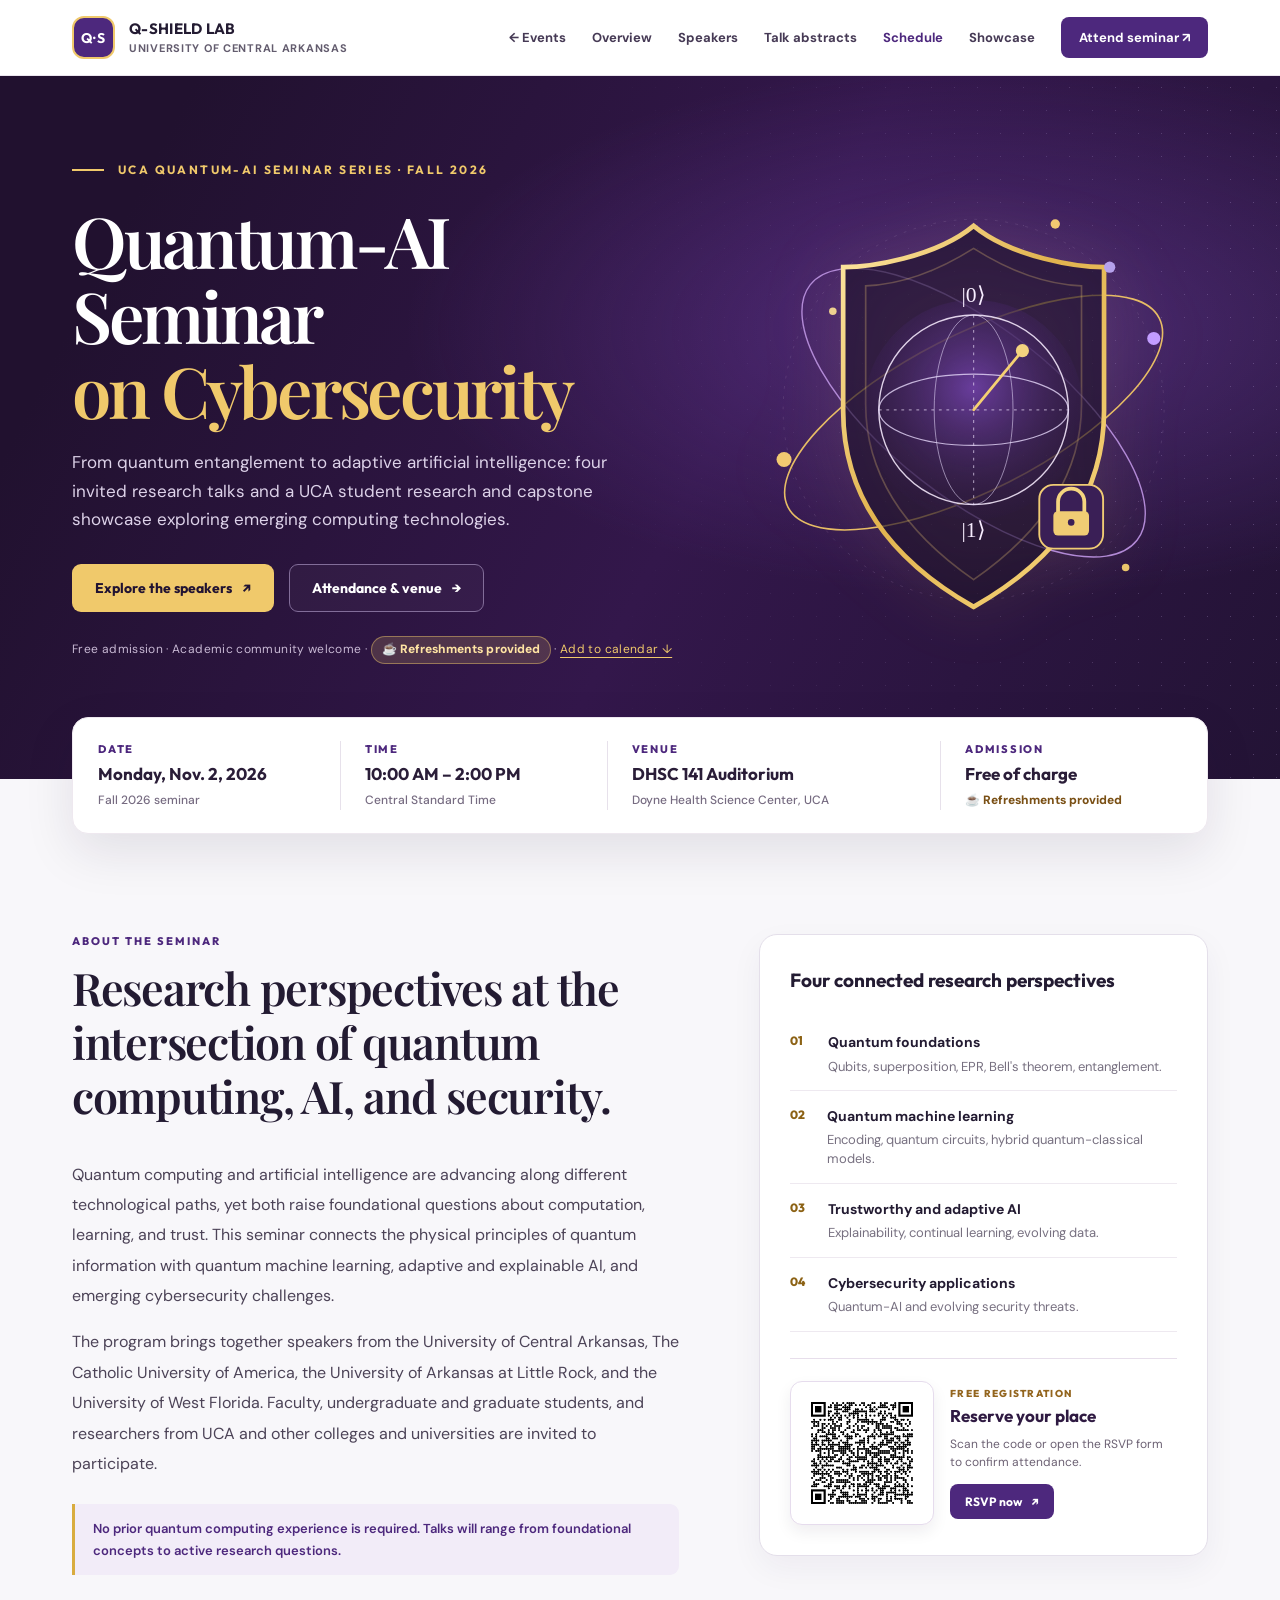
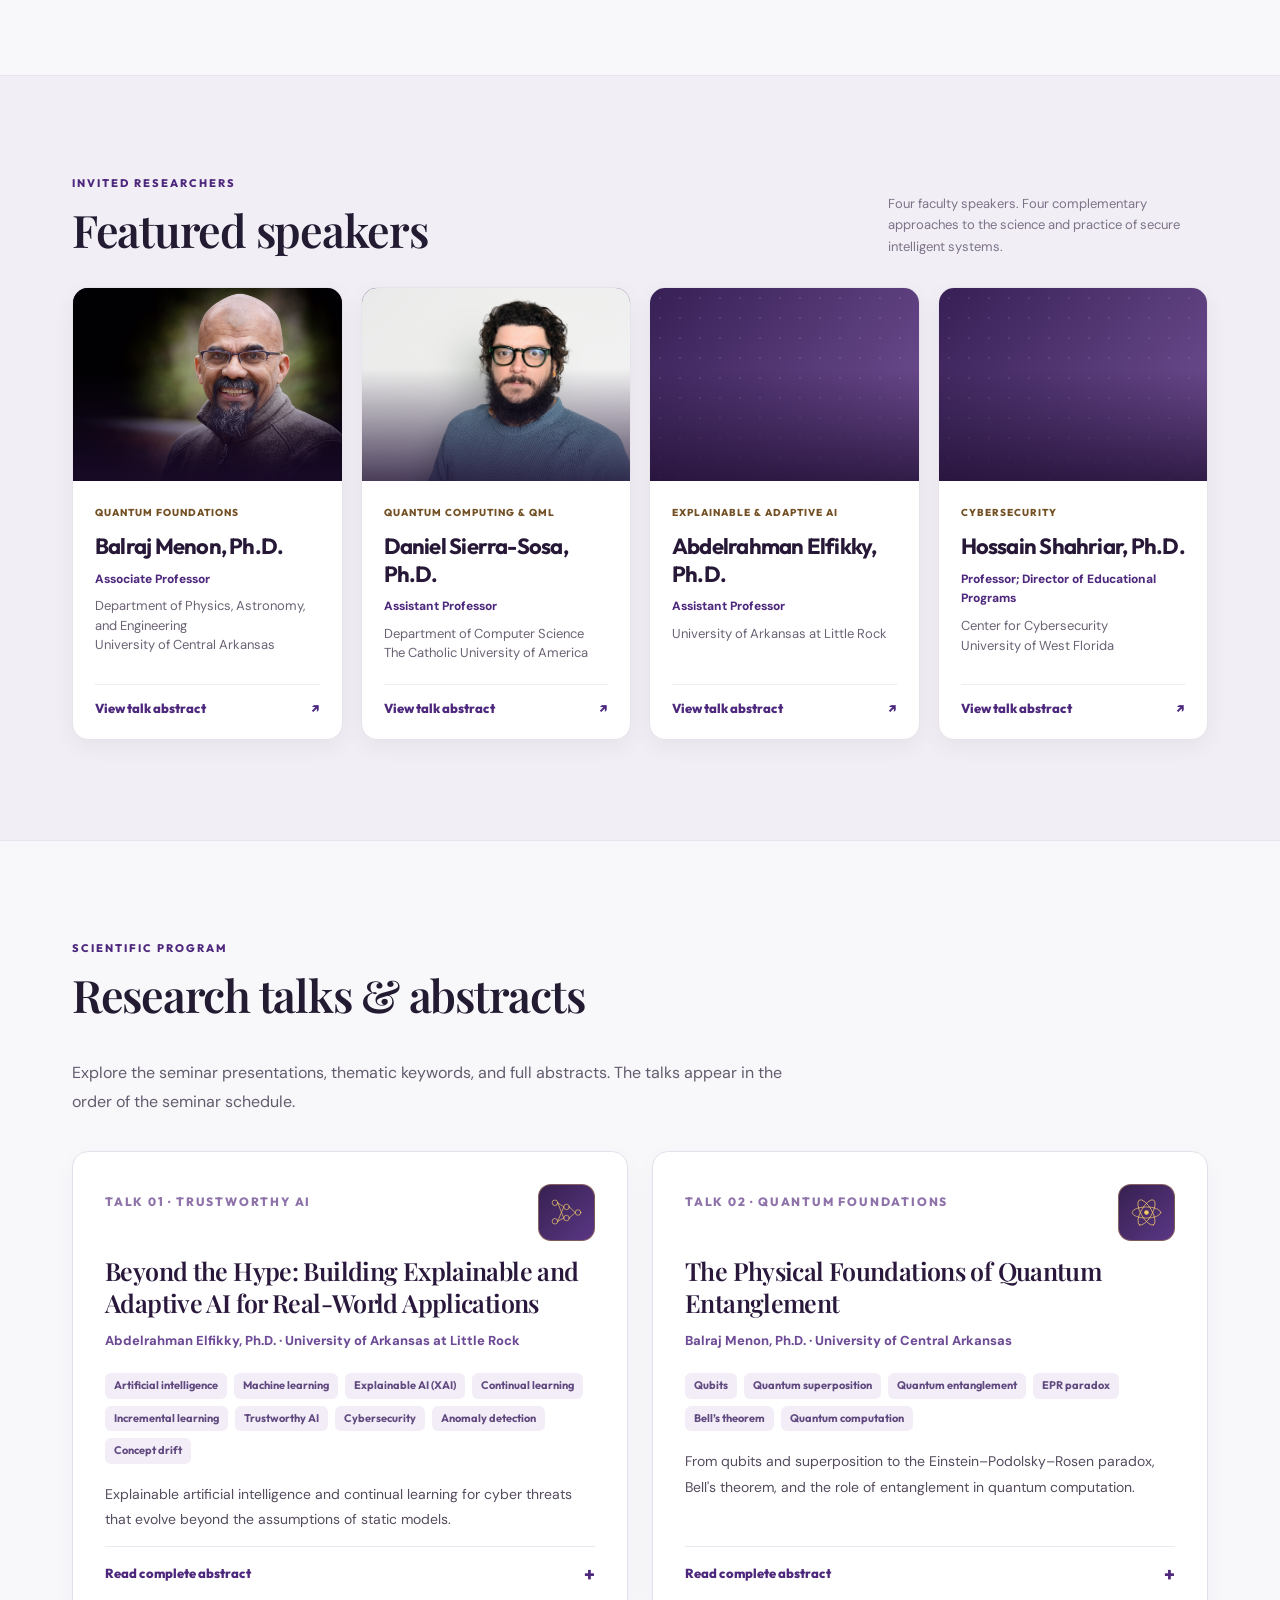
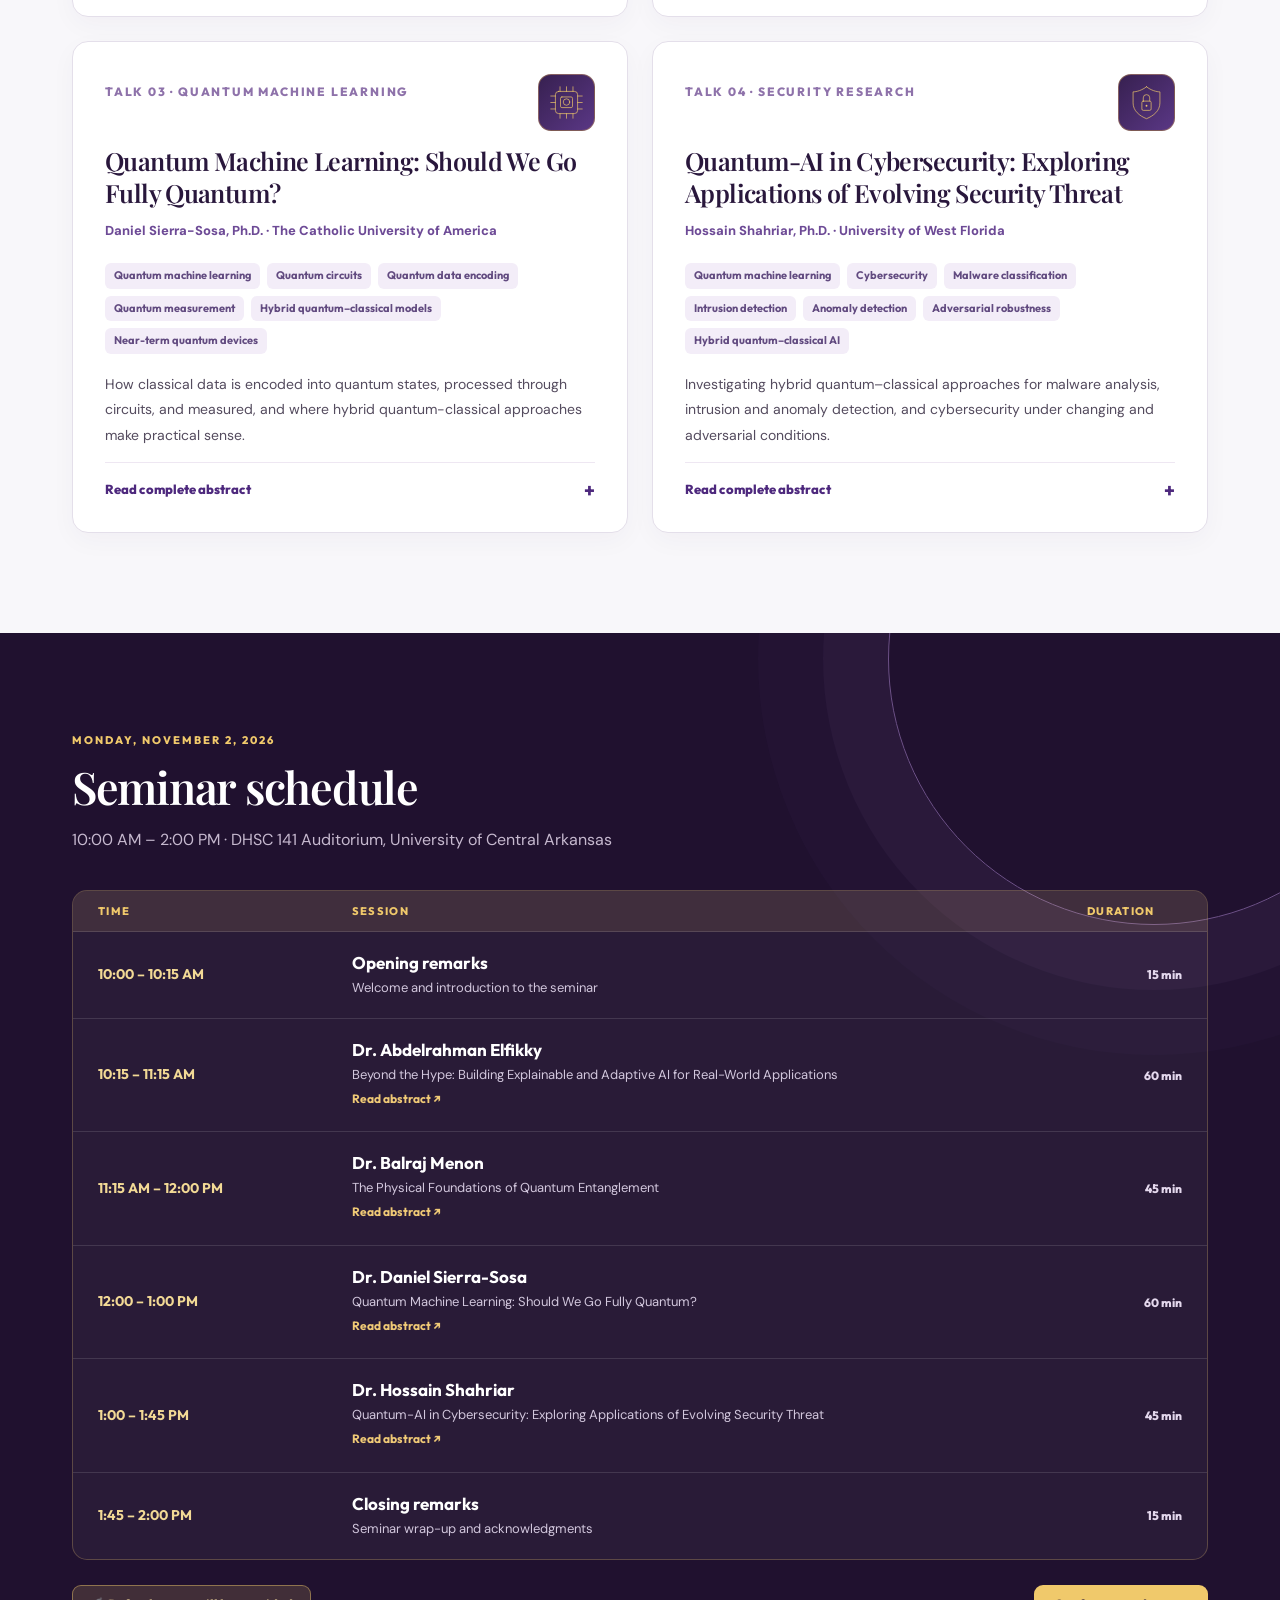
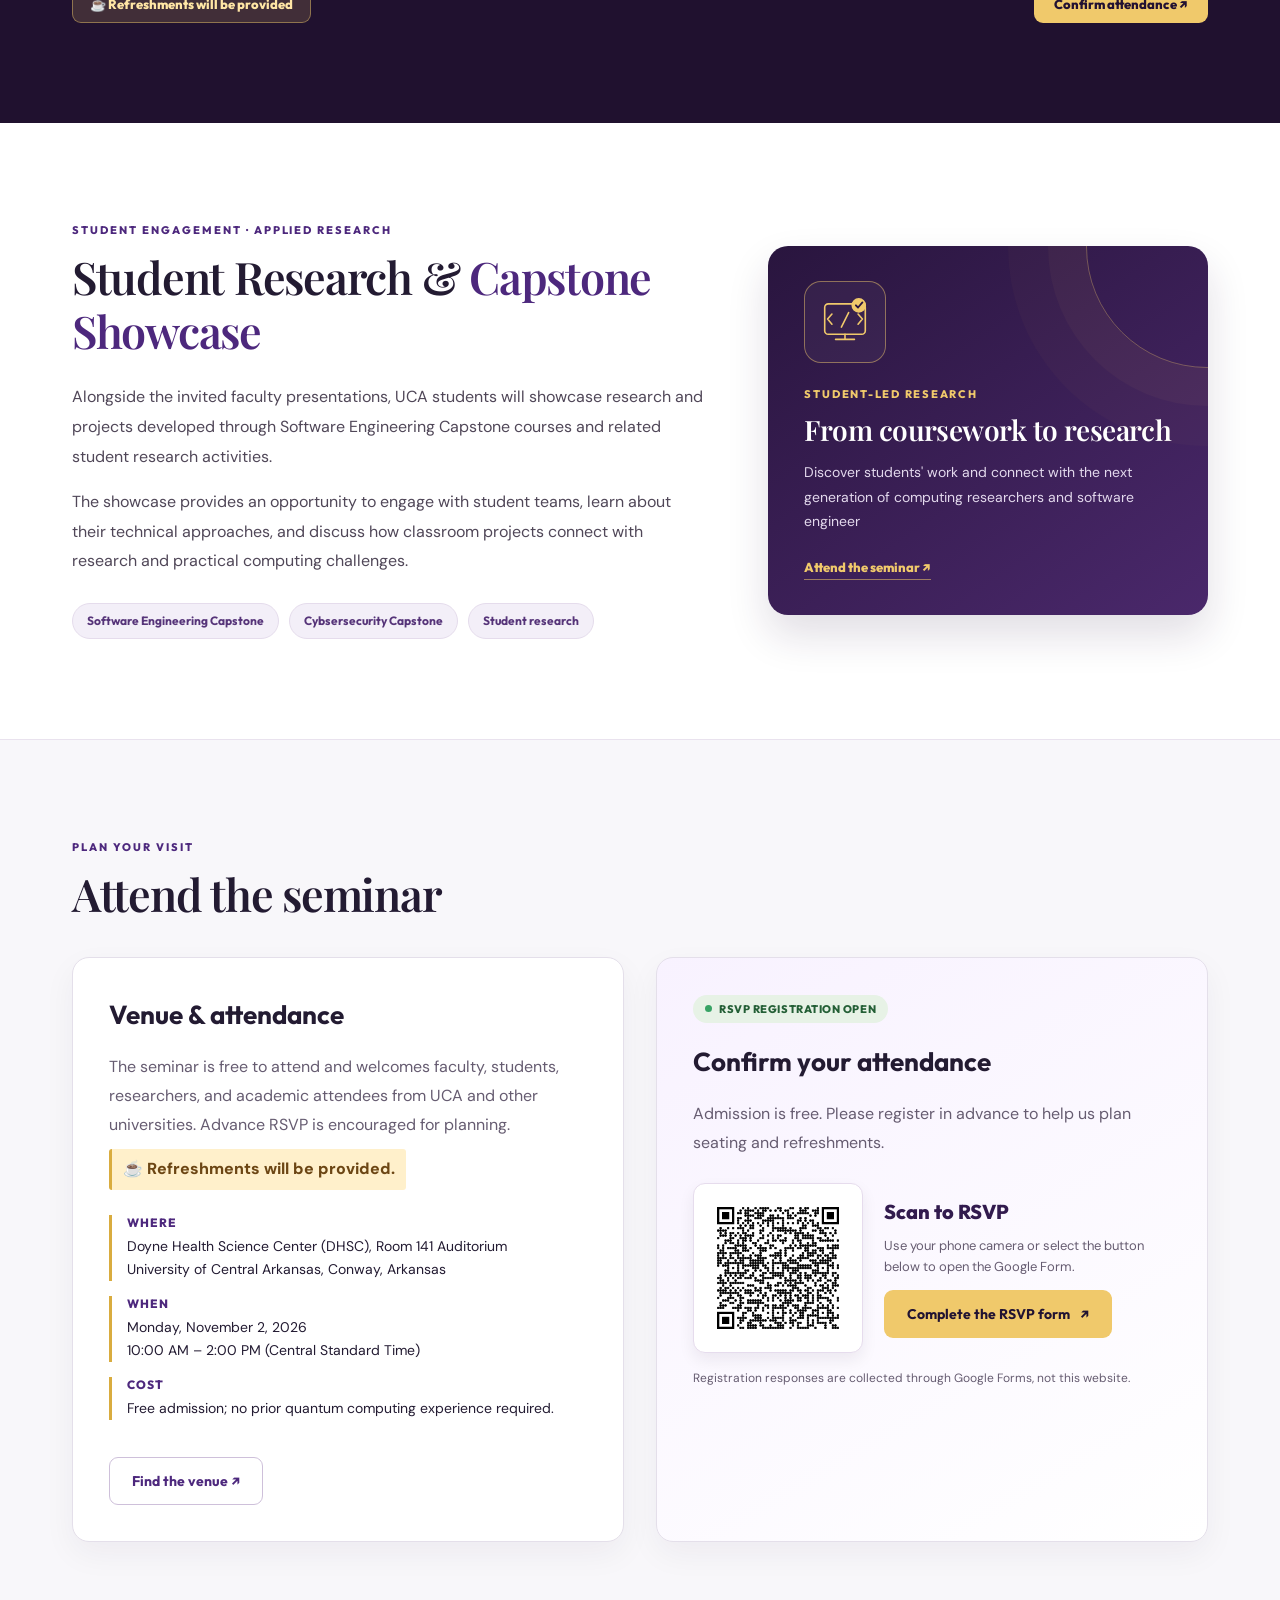
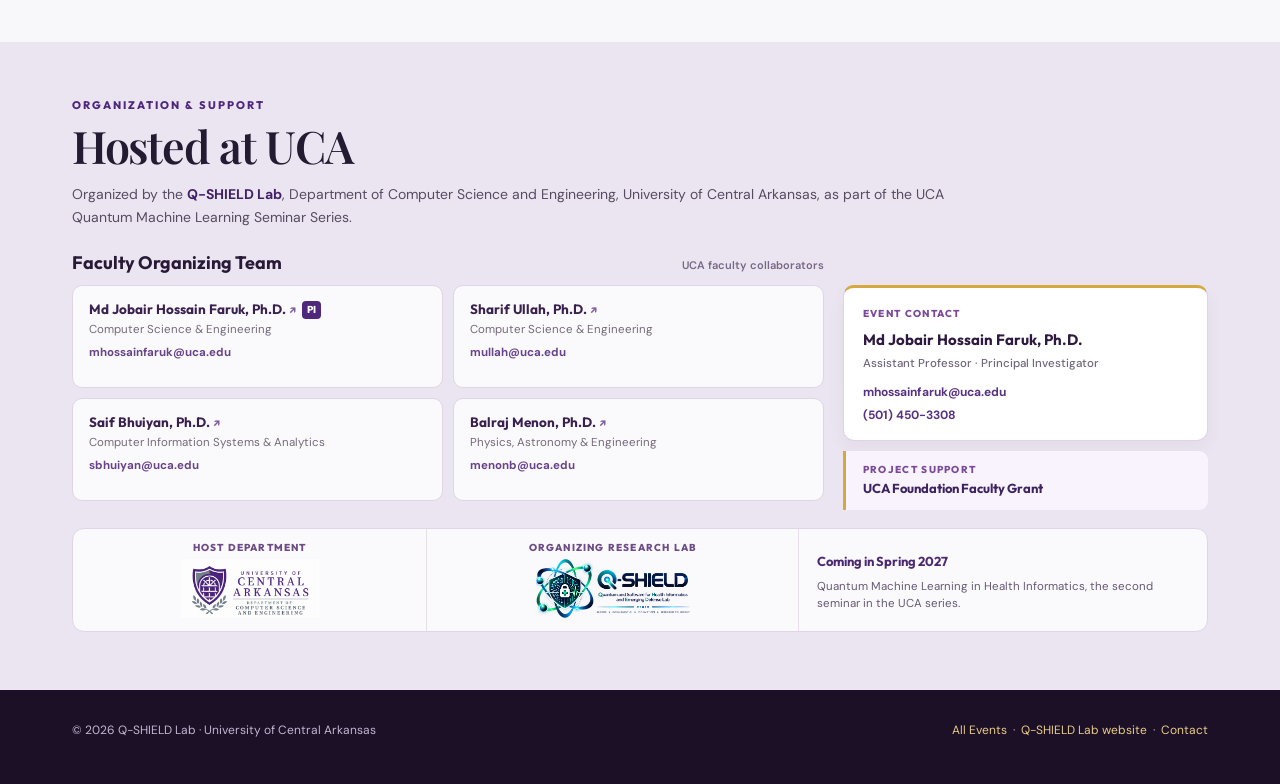
==== commit 48b44f31: "Update index.html" ====
--- a/Quantum-AI-Seminar-2026/index.html
+++ b/Quantum-AI-Seminar-2026/index.html
@@ -422,7 +422,7 @@
 
       <h3>Balraj Menon, Ph.D.</h3>
 
-      <p class="speaker-rank">Professor</p>
+      <p class="speaker-rank">Associate Professor</p>
 
       <p class="speaker-inst">
 
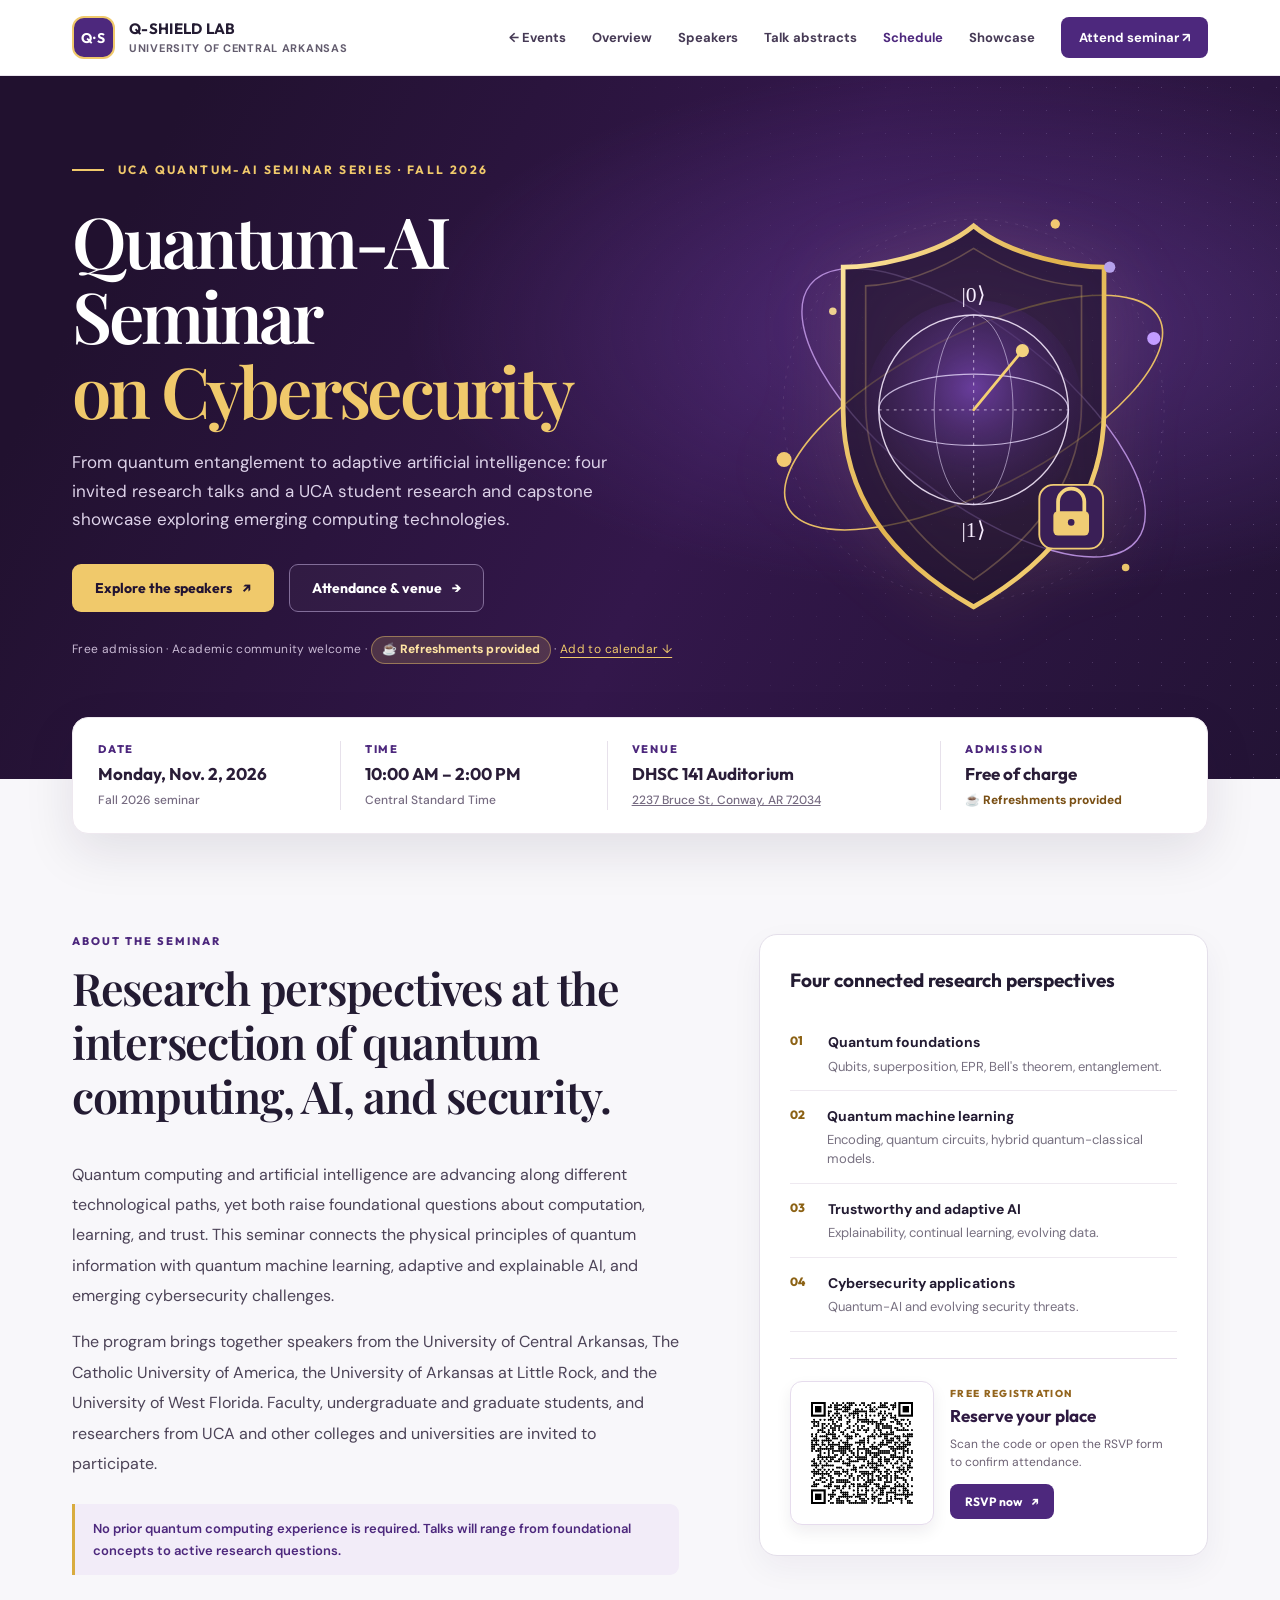
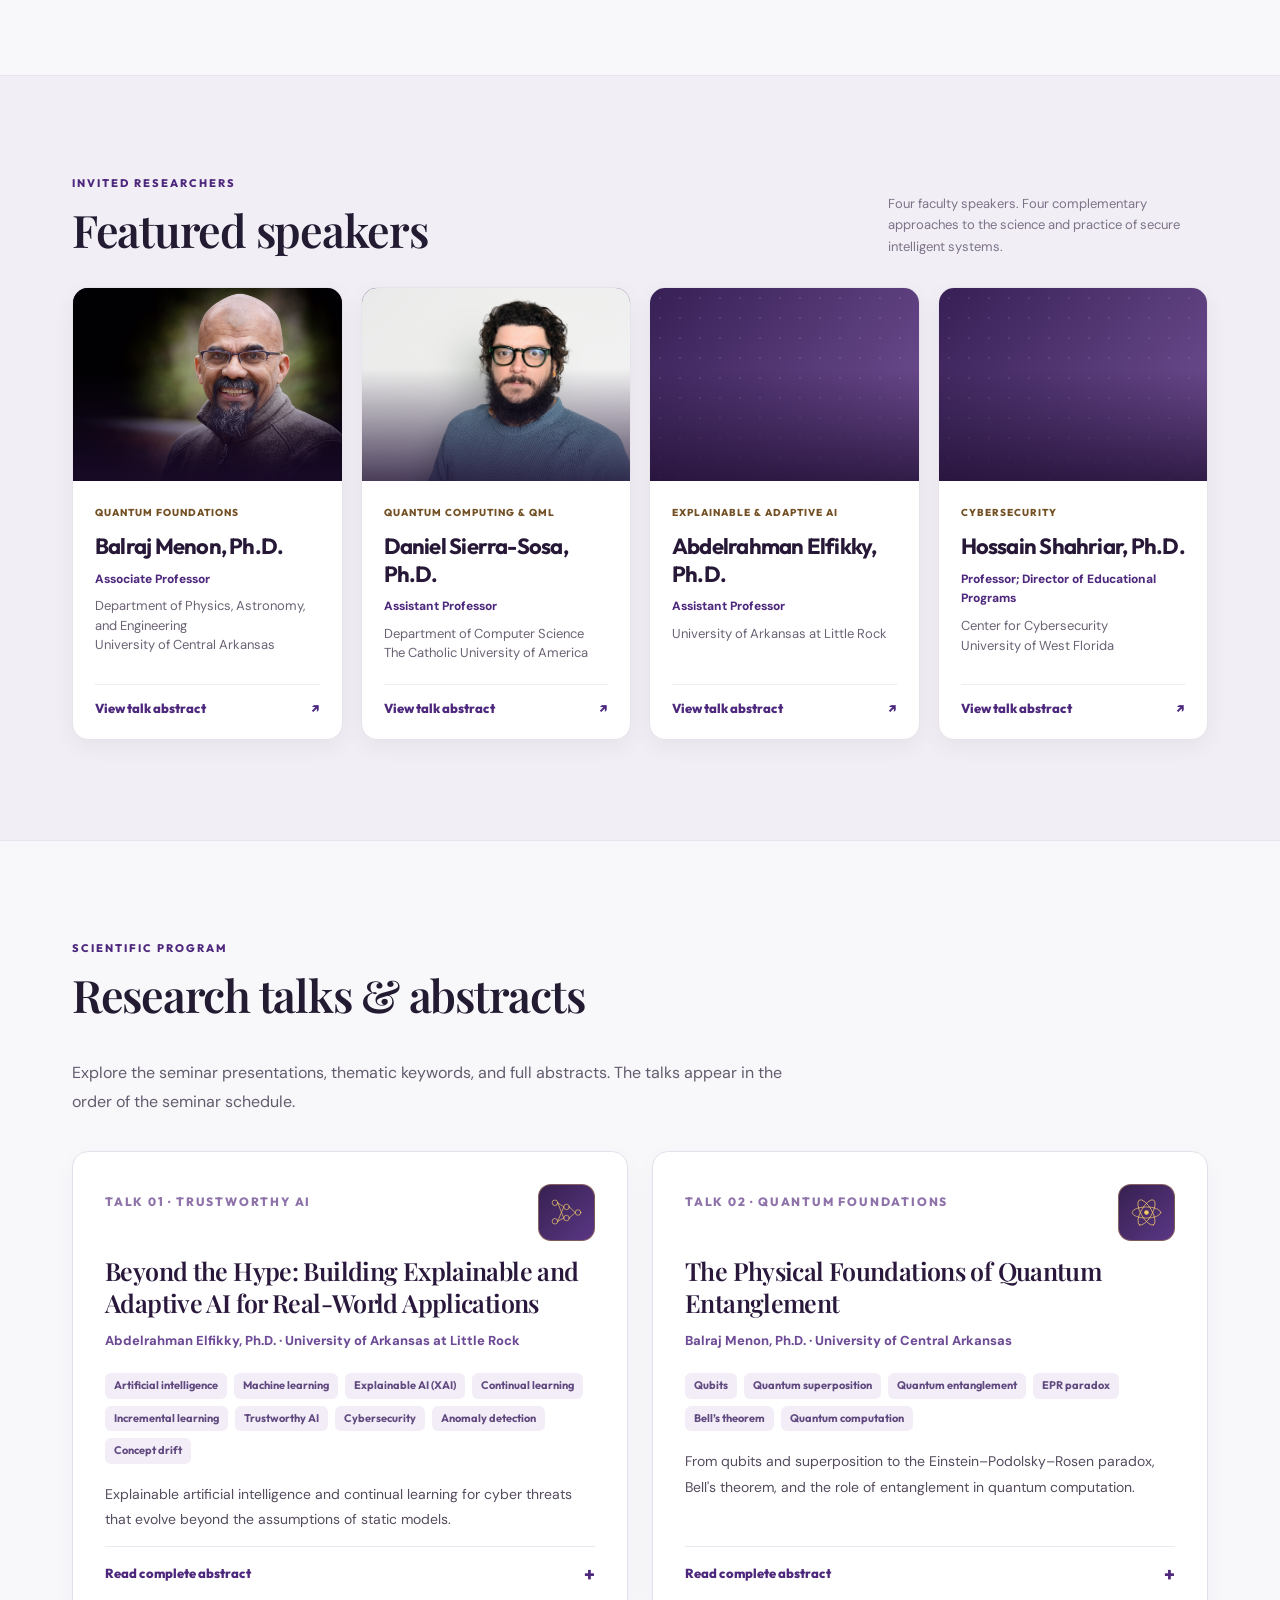
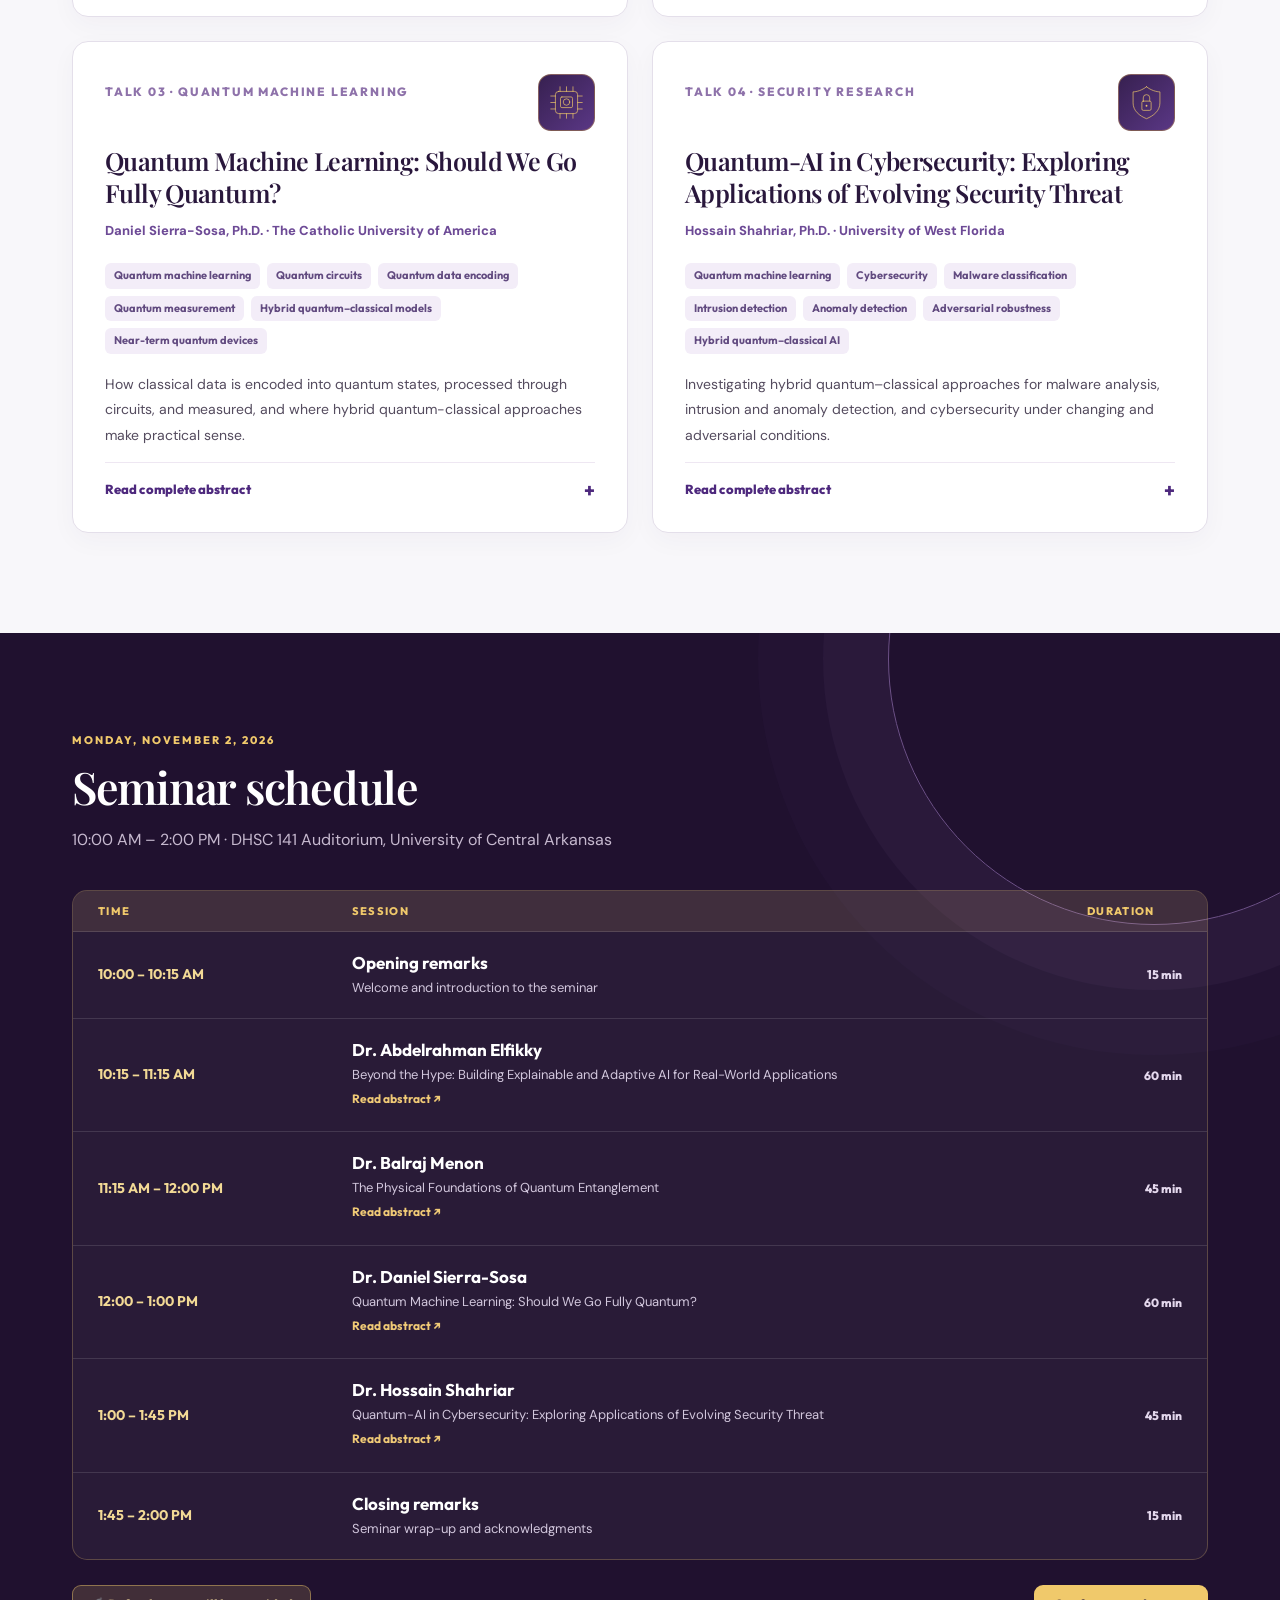
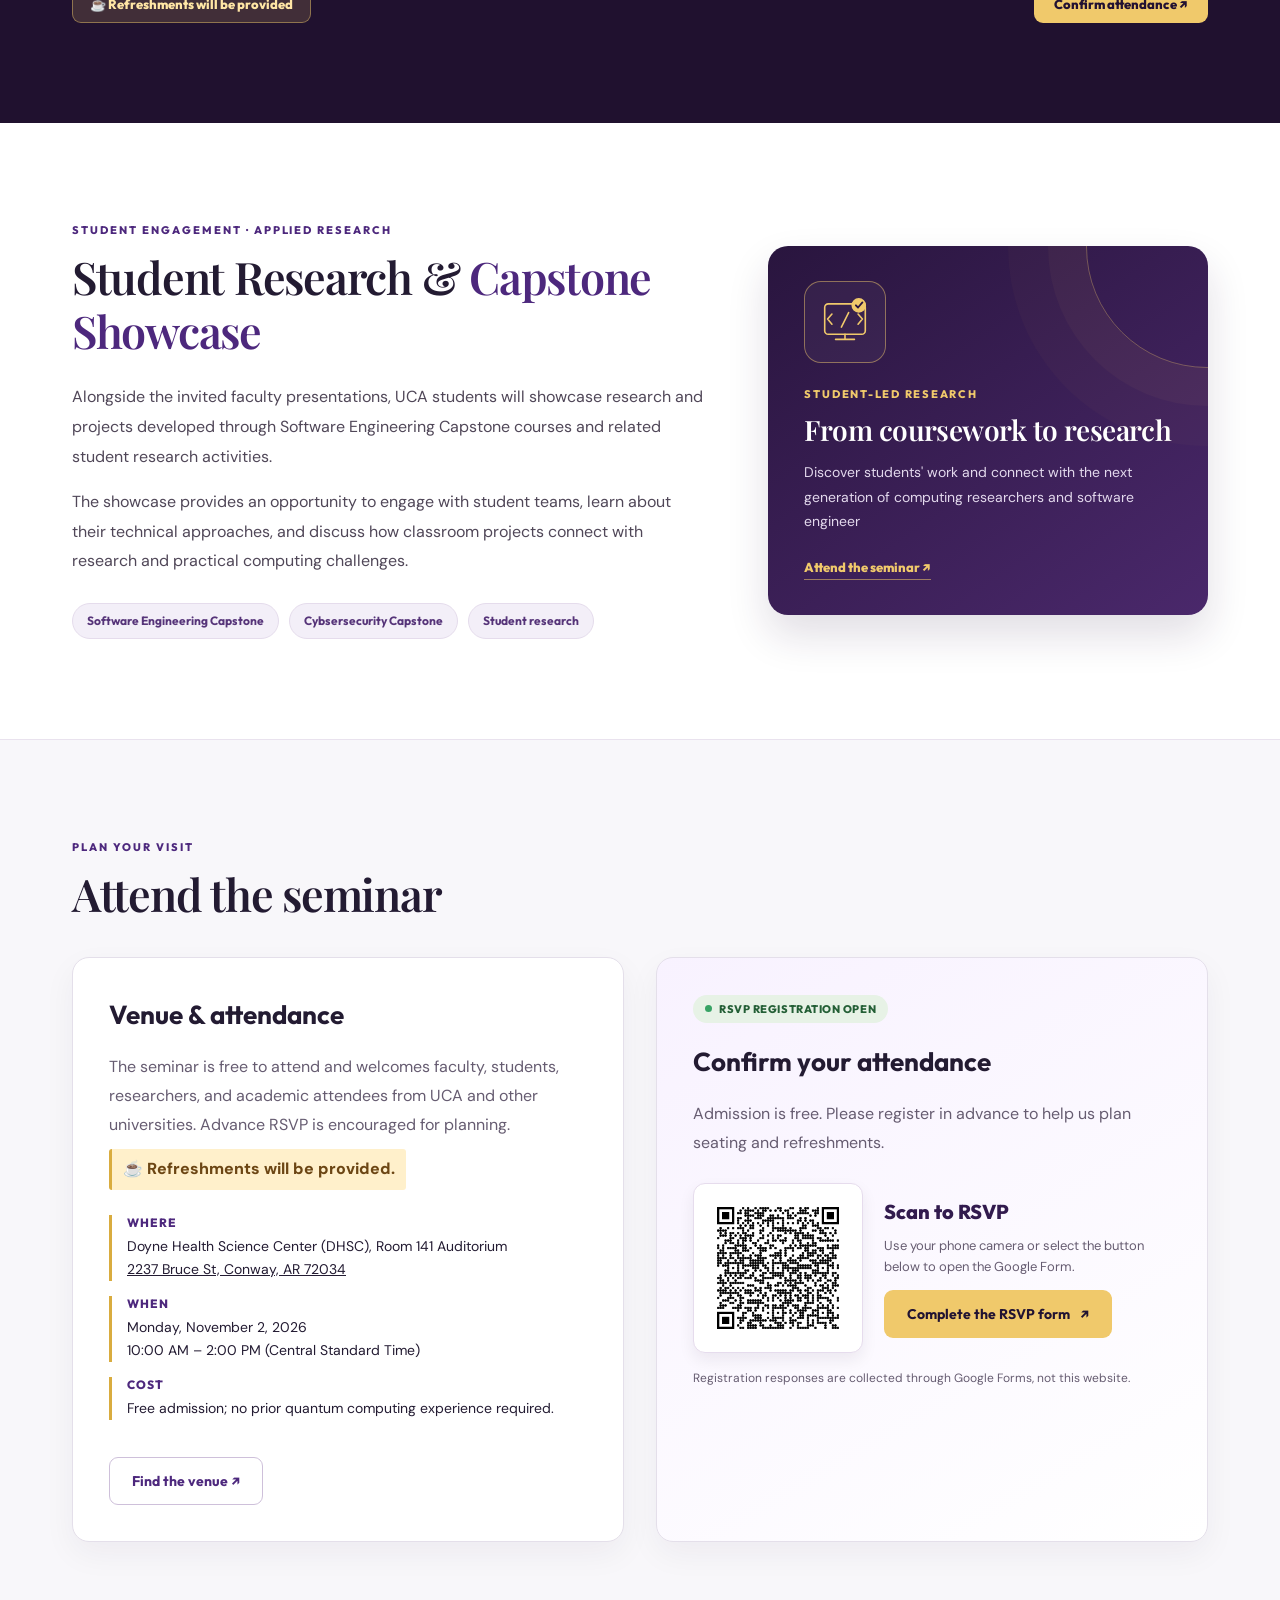
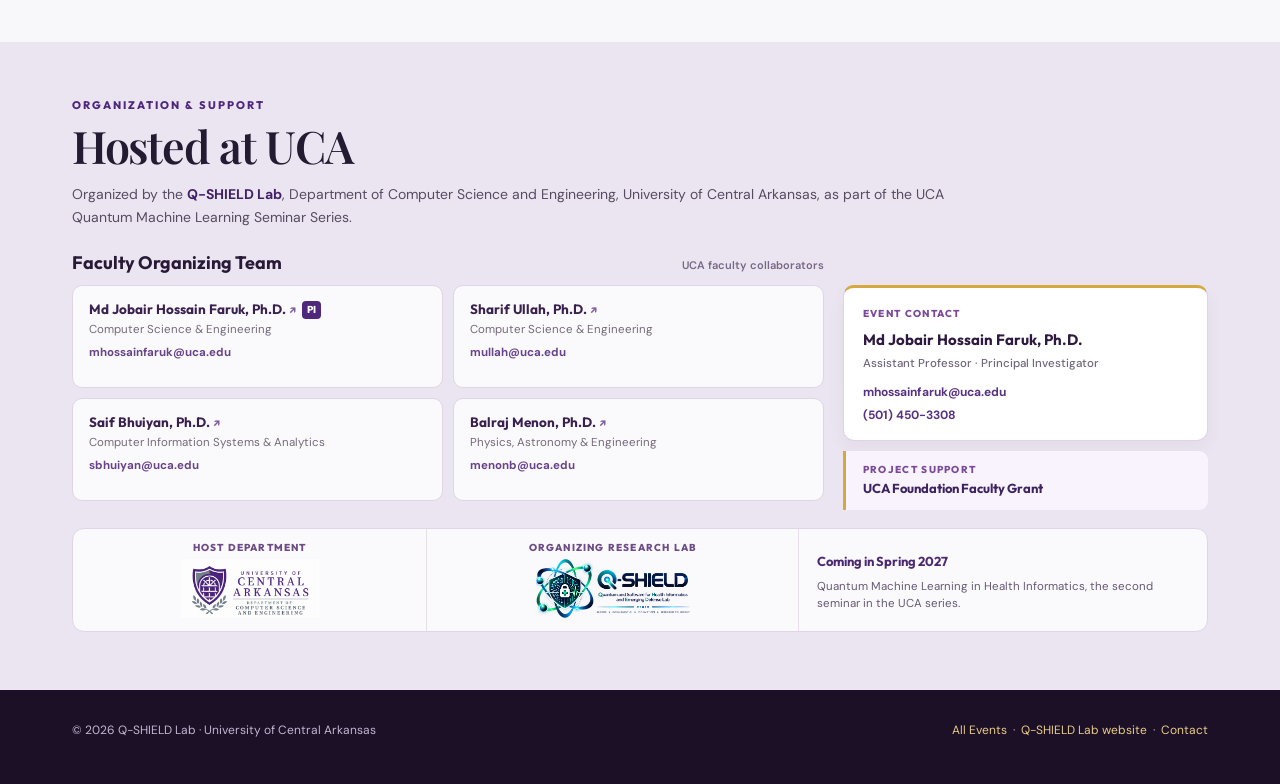
==== commit 786b708f: "Update index.html" ====
--- a/Quantum-AI-Seminar-2026/index.html
+++ b/Quantum-AI-Seminar-2026/index.html
@@ -333,7 +333,15 @@
 
     <div class="meta-cell"><div class="meta-label">Time</div><div class="meta-value">10:00 AM – 2:00 PM</div><div class="meta-sub">Central Standard Time</div></div>
 
-    <div class="meta-cell"><div class="meta-label">Venue</div><div class="meta-value">DHSC 141 Auditorium</div><div class="meta-sub">Doyne Health Science Center, UCA</div></div>
+    <div class="meta-cell">
+  <div class="meta-label">Venue</div>
+  <div class="meta-value">DHSC 141 Auditorium</div>
+  <div class="meta-sub">
+    <a href="https://www.google.com/maps/search/?api=1&query=2237+Bruce+St%2C+Conway%2C+AR+72034" target="_blank">
+      2237 Bruce St, Conway, AR 72034
+    </a>
+  </div>
+</div>
 
     <div class="meta-cell"><div class="meta-label">Admission</div><div class="meta-value">Free of charge</div><div class="meta-sub meta-refreshments">☕ Refreshments provided</div></div>
 
@@ -747,8 +755,7 @@
 
   <div class="attend-card"><h3>Venue &amp; attendance</h3><p>The seminar is free to attend and welcomes faculty, students, researchers, and academic attendees from UCA and other universities. Advance RSVP is encouraged for planning. <strong class="refreshments-inline">☕ Refreshments will be provided.</strong></p>
 
-    <div class="venue-facts"><div><strong>Where</strong><span>Doyne Health Science Center (DHSC), Room 141 Auditorium<br>University of Central Arkansas, Conway, Arkansas</span></div><div><strong>When</strong><span>Monday, November 2, 2026<br>10:00 AM – 2:00 PM (Central Standard Time)</span></div><div><strong>Cost</strong><span>Free admission; no prior quantum computing experience required.</span></div></div>
-
+    <div class="venue-facts"> <div> <strong>Where</strong> <span> Doyne Health Science Center (DHSC), Room 141 Auditorium<br> <a href="https://www.google.com/maps/search/?api=1&query=2237+Bruce+St%2C+Conway%2C+AR+72034" target="_blank" rel="noopener noreferrer">2237 Bruce St, Conway, AR 72034</a> </span> </div> <div> <strong>When</strong> <span>Monday, November 2, 2026<br>10:00 AM – 2:00 PM (Central Standard Time)</span> </div> <div> <strong>Cost</strong> <span>Free admission; no prior quantum computing experience required.</span> </div> </div>
     <a class="btn btn-outline" style="background:#fff;color:#4d287d;border-color:#cec0da" href="https://www.google.com/maps/search/?api=1&amp;query=Doyne+Health+Science+Center+University+of+Central+Arkansas" target="_blank" rel="noopener">Find the venue ↗</a>
 
   </div>
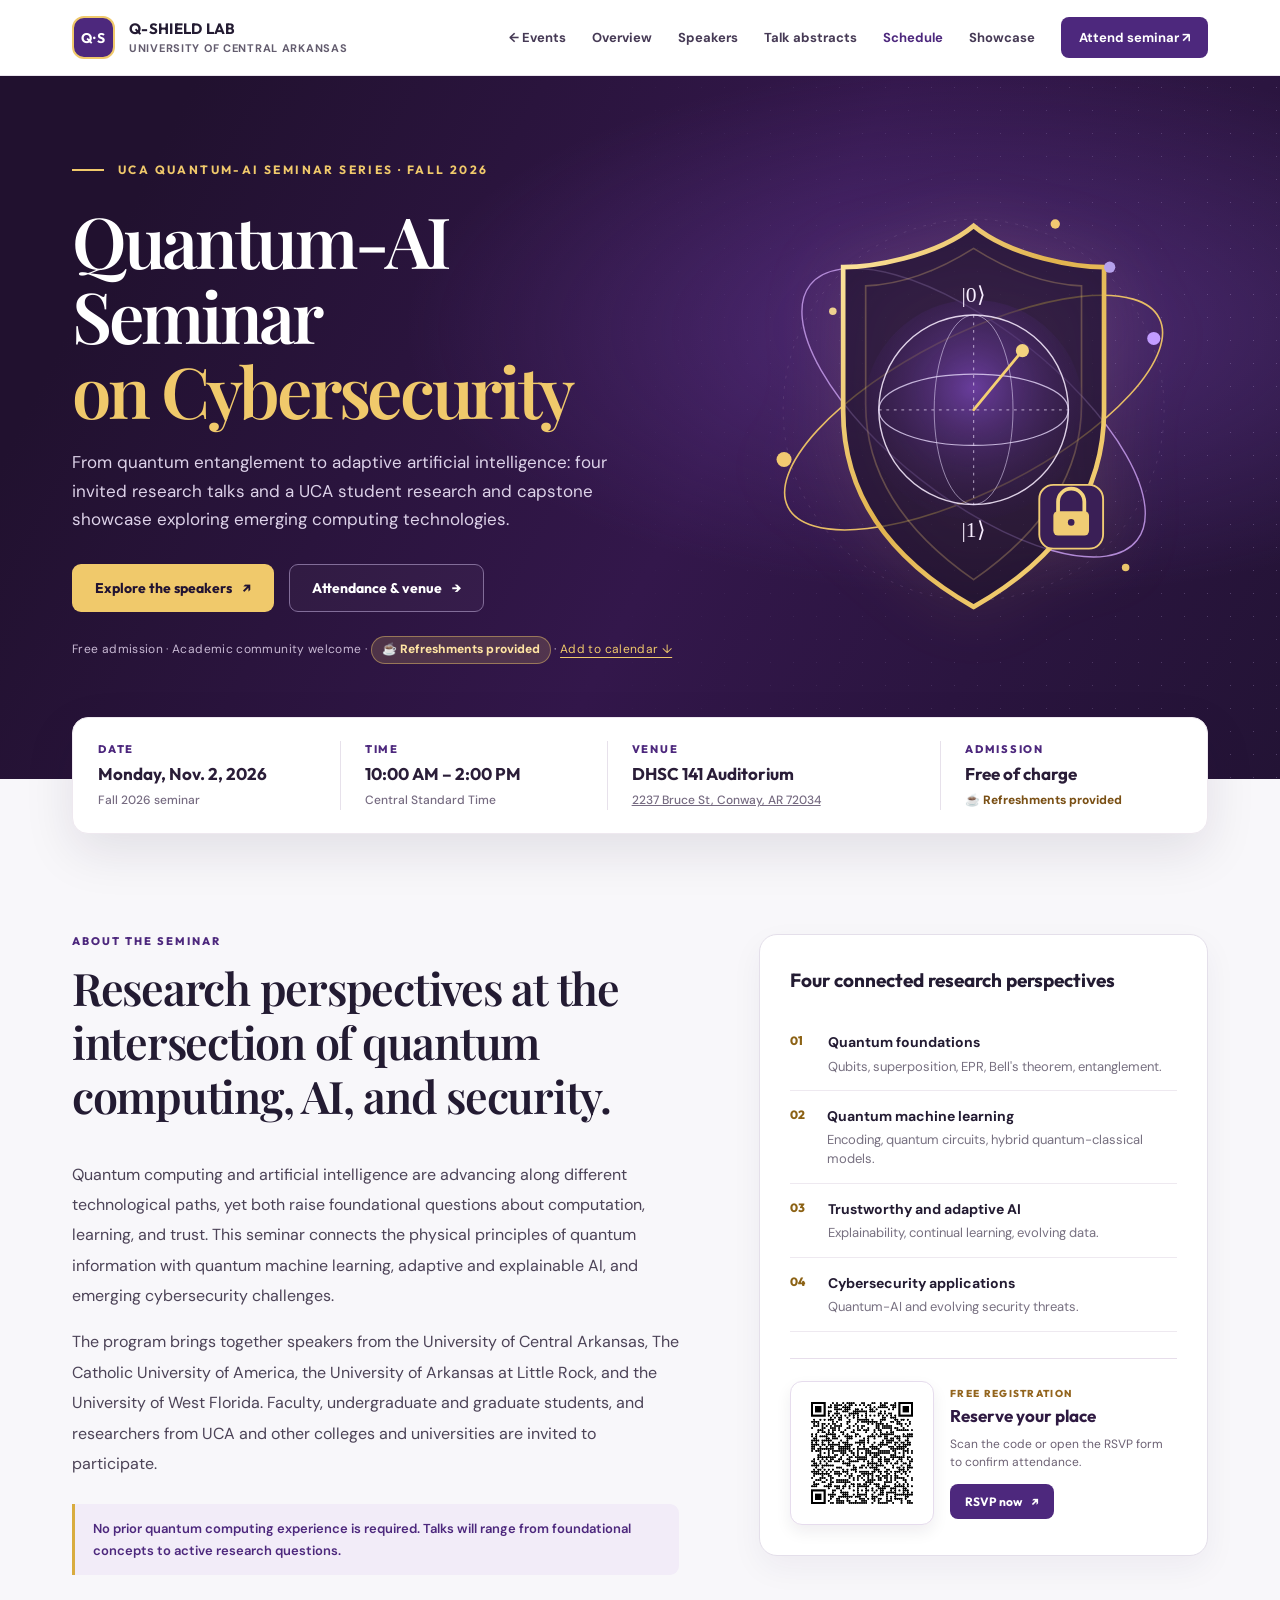
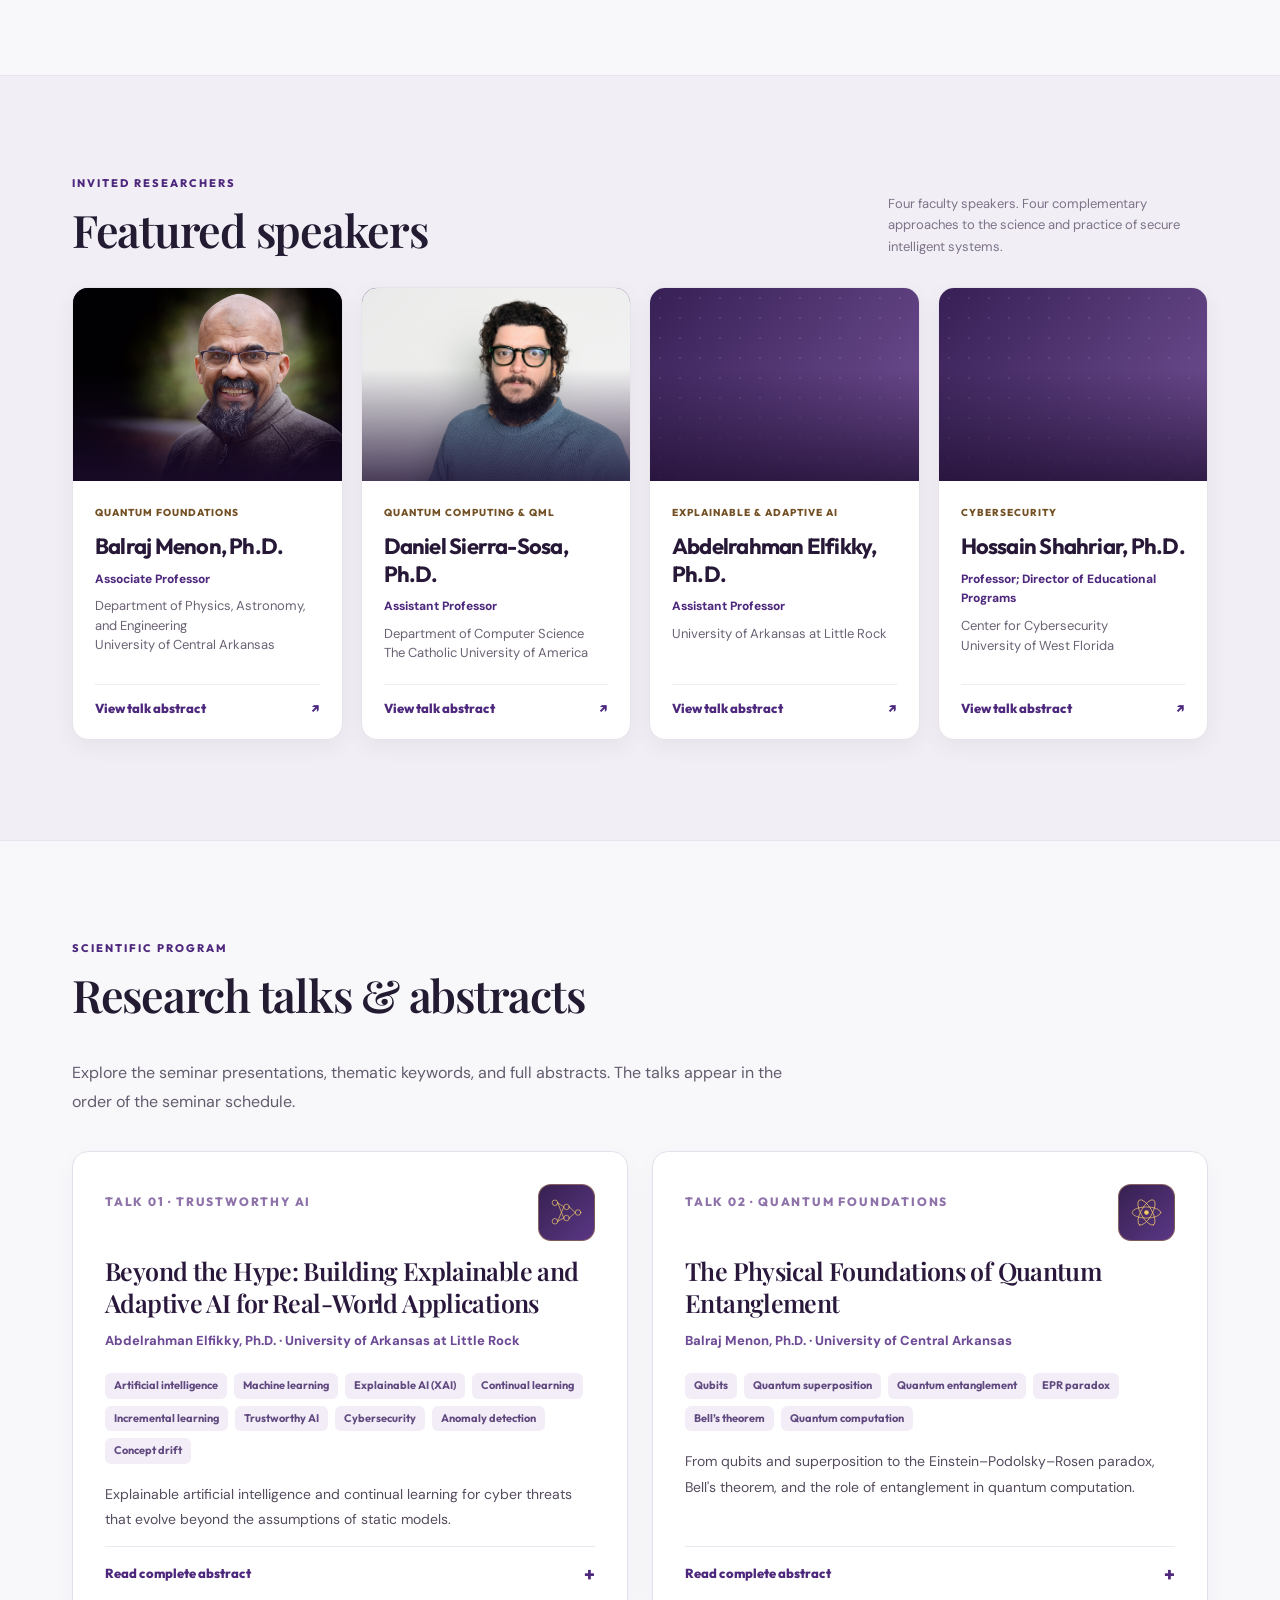
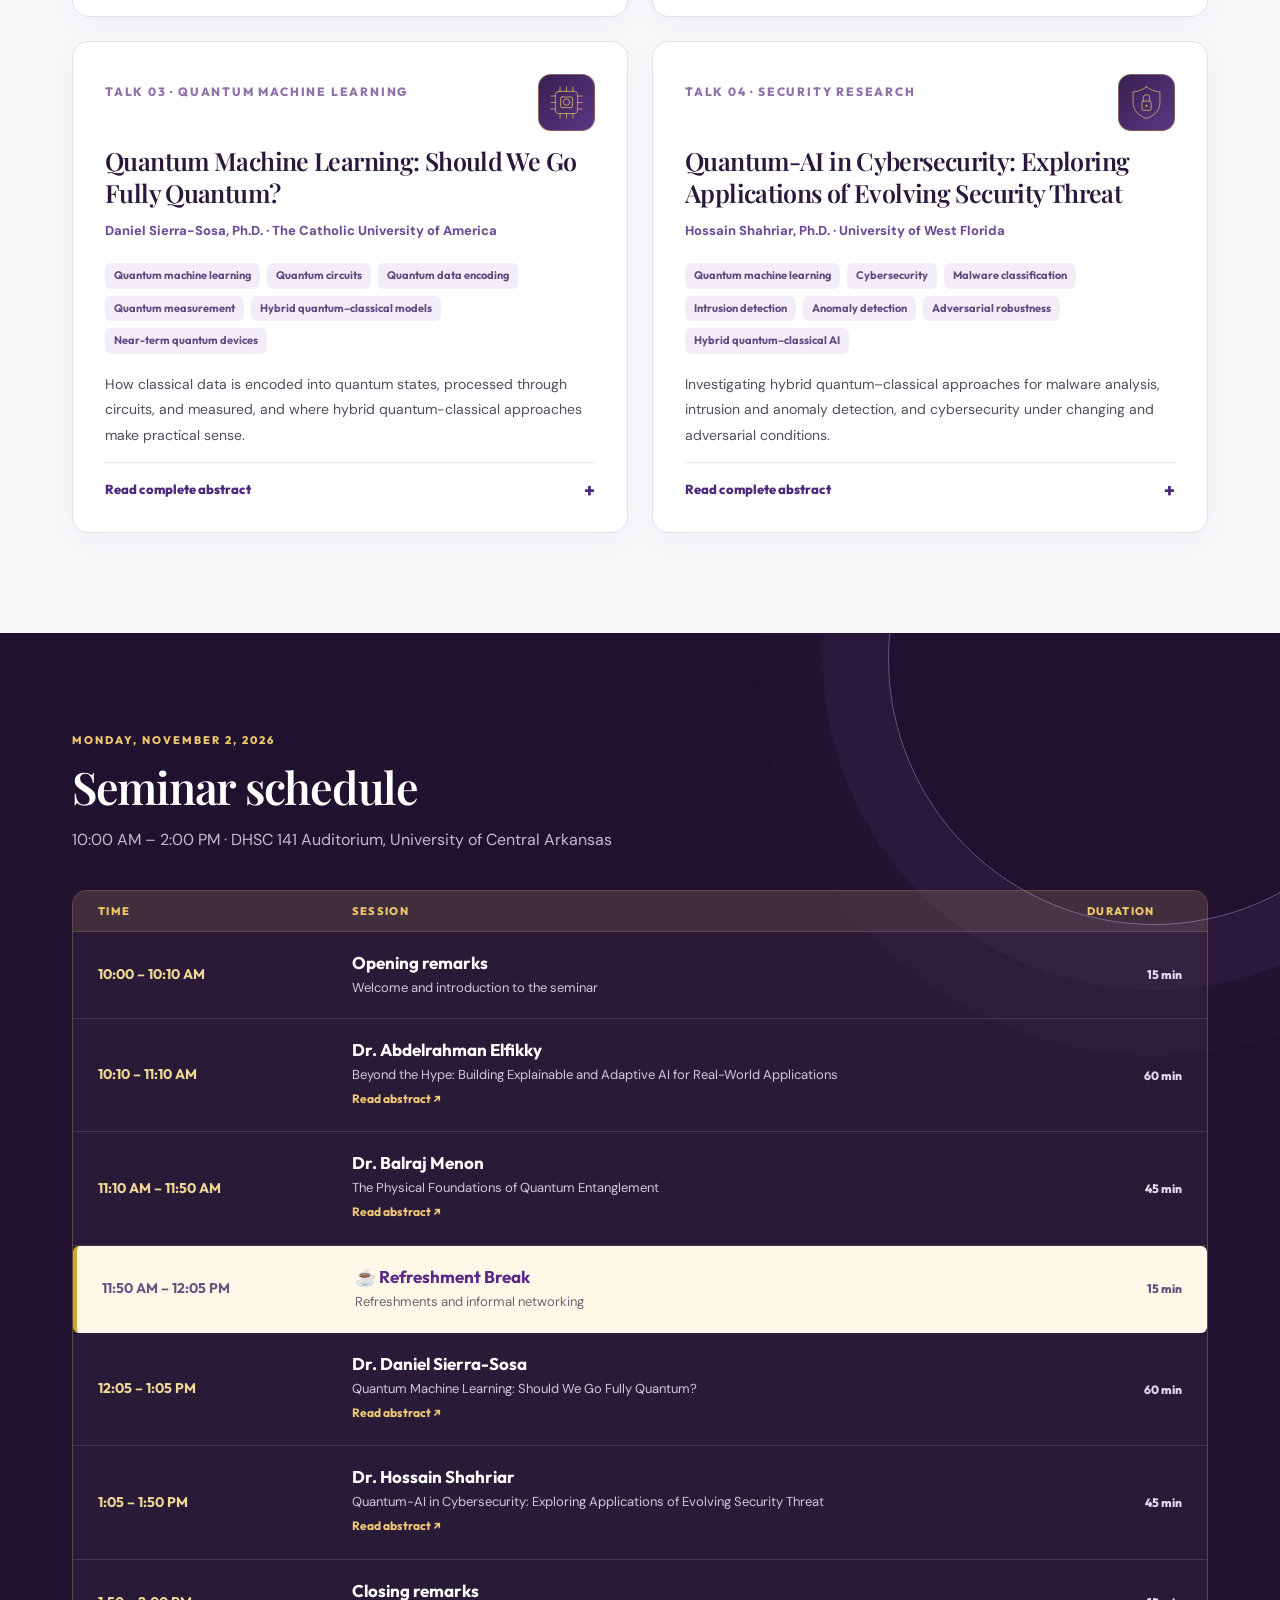
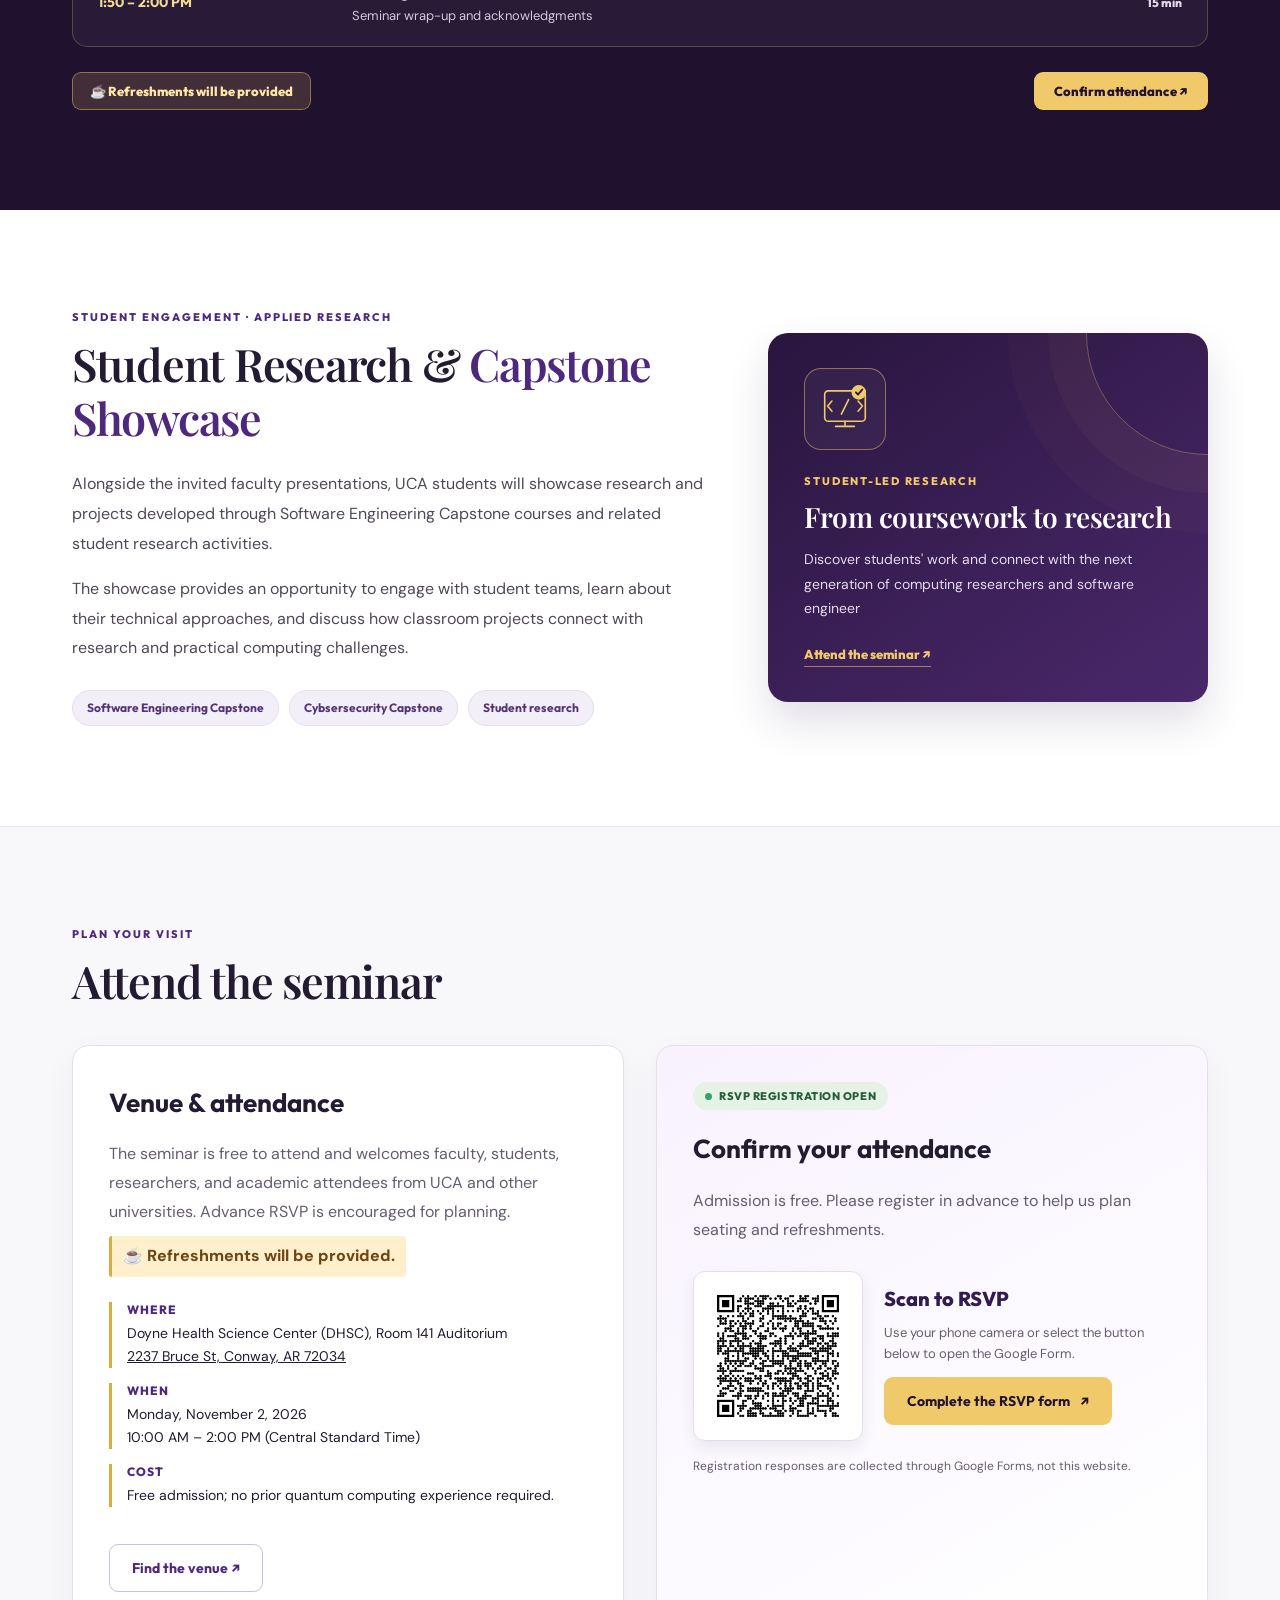
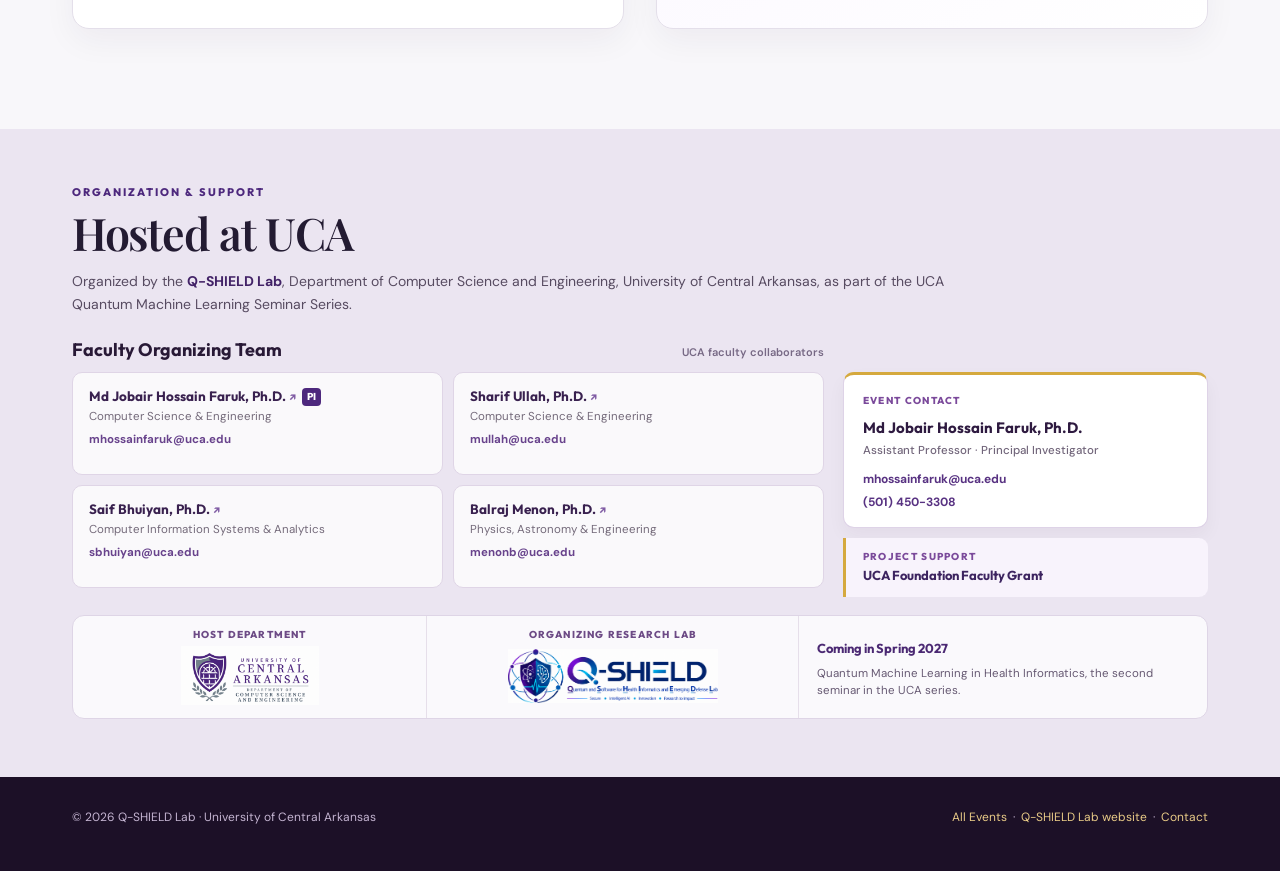
==== commit f8c528d2: "Update index.html" ====
--- a/Quantum-AI-Seminar-2026/index.html
+++ b/Quantum-AI-Seminar-2026/index.html
@@ -235,6 +235,29 @@
   .org2026-next{grid-column:auto;border-top:0}
 }
 
+    
+/* Refreshment break */
+.schedule-row.schedule-break {
+  background: #FFF8E8;
+  border-left: 4px solid #D4A72C;
+  border-radius: 6px;
+}
+
+.schedule-break .schedule-content strong {
+  color: #5B2A86;
+  font-weight: 700;
+}
+
+.schedule-break .schedule-content span {
+  color: #6B6470;
+}
+
+.schedule-break .schedule-time,
+.schedule-break .schedule-duration {
+  color: #6B5280;
+}
+
+
 </style>
 
   <script type="application/ld+json">
@@ -704,12 +727,12 @@
       <div class="schedule-row schedule-head" role="row">
         <span role="columnheader">Time</span><span role="columnheader">Session</span><span role="columnheader">Duration</span>
       </div>
-      <div class="schedule-row" role="row"><div class="schedule-time" role="cell">10:00 – 10:15 AM</div><div class="schedule-content" role="cell"><strong>Opening remarks</strong><span>Welcome and introduction to the seminar</span></div><div class="schedule-duration" role="cell">15 min</div></div>
-      <div class="schedule-row" role="row"><div class="schedule-time" role="cell">10:15 – 11:15 AM</div><div class="schedule-content" role="cell"><strong>Dr. Abdelrahman Elfikky</strong><span>Beyond the Hype: Building Explainable and Adaptive AI for Real-World Applications</span><a href="#talk-elfikky">Read abstract ↗</a></div><div class="schedule-duration" role="cell">60 min</div></div>
-      <div class="schedule-row" role="row"><div class="schedule-time" role="cell">11:15 AM – 12:00 PM</div><div class="schedule-content" role="cell"><strong>Dr. Balraj Menon</strong><span>The Physical Foundations of Quantum Entanglement</span><a href="#talk-menon">Read abstract ↗</a></div><div class="schedule-duration" role="cell">45 min</div></div>
-      <div class="schedule-row" role="row"><div class="schedule-time" role="cell">12:00 – 1:00 PM</div><div class="schedule-content" role="cell"><strong>Dr. Daniel Sierra-Sosa</strong><span>Quantum Machine Learning: Should We Go Fully Quantum?</span><a href="#talk-sierra">Read abstract ↗</a></div><div class="schedule-duration" role="cell">60 min</div></div>
-      <div class="schedule-row" role="row"><div class="schedule-time" role="cell">1:00 – 1:45 PM</div><div class="schedule-content" role="cell"><strong>Dr. Hossain Shahriar</strong><span>Quantum-AI in Cybersecurity: Exploring Applications of Evolving Security Threat</span><a href="#talk-shahriar">Read abstract ↗</a></div><div class="schedule-duration" role="cell">45 min</div></div>
-      <div class="schedule-row" role="row"><div class="schedule-time" role="cell">1:45 – 2:00 PM</div><div class="schedule-content" role="cell"><strong>Closing remarks</strong><span>Seminar wrap-up and acknowledgments</span></div><div class="schedule-duration" role="cell">15 min</div></div>
+      <div class="schedule-row" role="row"><div class="schedule-time" role="cell">10:00 – 10:10 AM</div><div class="schedule-content" role="cell"><strong>Opening remarks</strong><span>Welcome and introduction to the seminar</span></div><div class="schedule-duration" role="cell">15 min</div></div>
+      <div class="schedule-row" role="row"><div class="schedule-time" role="cell">10:10 – 11:10 AM</div><div class="schedule-content" role="cell"><strong>Dr. Abdelrahman Elfikky</strong><span>Beyond the Hype: Building Explainable and Adaptive AI for Real-World Applications</span><a href="#talk-elfikky">Read abstract ↗</a></div><div class="schedule-duration" role="cell">60 min</div></div>
+      <div class="schedule-row" role="row"><div class="schedule-time" role="cell">11:10 AM – 11:50 AM</div><div class="schedule-content" role="cell"><strong>Dr. Balraj Menon</strong><span>The Physical Foundations of Quantum Entanglement</span><a href="#talk-menon">Read abstract ↗</a></div><div class="schedule-duration" role="cell">45 min</div></div>
+      <div class="schedule-row schedule-break" role="row"> <div class="schedule-time" role="cell"> 11:50 AM – 12:05 PM </div> <div class="schedule-content" role="cell"> <strong>☕ Refreshment Break</strong> <span>Refreshments and informal networking</span> </div> <div class="schedule-duration" role="cell"> 15 min </div> </div>      <div class="schedule-row" role="row"><div class="schedule-time" role="cell">12:05 – 1:05 PM</div><div class="schedule-content" role="cell"><strong>Dr. Daniel Sierra-Sosa</strong><span>Quantum Machine Learning: Should We Go Fully Quantum?</span><a href="#talk-sierra">Read abstract ↗</a></div><div class="schedule-duration" role="cell">60 min</div></div>
+      <div class="schedule-row" role="row"><div class="schedule-time" role="cell">1:05 – 1:50 PM</div><div class="schedule-content" role="cell"><strong>Dr. Hossain Shahriar</strong><span>Quantum-AI in Cybersecurity: Exploring Applications of Evolving Security Threat</span><a href="#talk-shahriar">Read abstract ↗</a></div><div class="schedule-duration" role="cell">45 min</div></div>
+      <div class="schedule-row" role="row"><div class="schedule-time" role="cell">1:50 – 2:00 PM</div><div class="schedule-content" role="cell"><strong>Closing remarks</strong><span>Seminar wrap-up and acknowledgments</span></div><div class="schedule-duration" role="cell">15 min</div></div>
     </div>
     <div class="schedule-bottom">
       <span class="schedule-refresh">☕ Refreshments will be provided</span>
@@ -756,7 +779,7 @@
   <div class="attend-card"><h3>Venue &amp; attendance</h3><p>The seminar is free to attend and welcomes faculty, students, researchers, and academic attendees from UCA and other universities. Advance RSVP is encouraged for planning. <strong class="refreshments-inline">☕ Refreshments will be provided.</strong></p>
 
     <div class="venue-facts"> <div> <strong>Where</strong> <span> Doyne Health Science Center (DHSC), Room 141 Auditorium<br> <a href="https://www.google.com/maps/search/?api=1&query=2237+Bruce+St%2C+Conway%2C+AR+72034" target="_blank" rel="noopener noreferrer">2237 Bruce St, Conway, AR 72034</a> </span> </div> <div> <strong>When</strong> <span>Monday, November 2, 2026<br>10:00 AM – 2:00 PM (Central Standard Time)</span> </div> <div> <strong>Cost</strong> <span>Free admission; no prior quantum computing experience required.</span> </div> </div>
-    <a class="btn btn-outline" style="background:#fff;color:#4d287d;border-color:#cec0da" href="https://www.google.com/maps/search/?api=1&amp;query=Doyne+Health+Science+Center+University+of+Central+Arkansas" target="_blank" rel="noopener">Find the venue ↗</a>
+    <a class="btn btn-outline" style="background:#fff;color:#4d287d;border-color:#cec0da" href="https://maps.app.goo.gl/WUMhG4fHA3Mz5M7e8" rel="noopener">Find the venue ↗</a>
 
   </div>
 
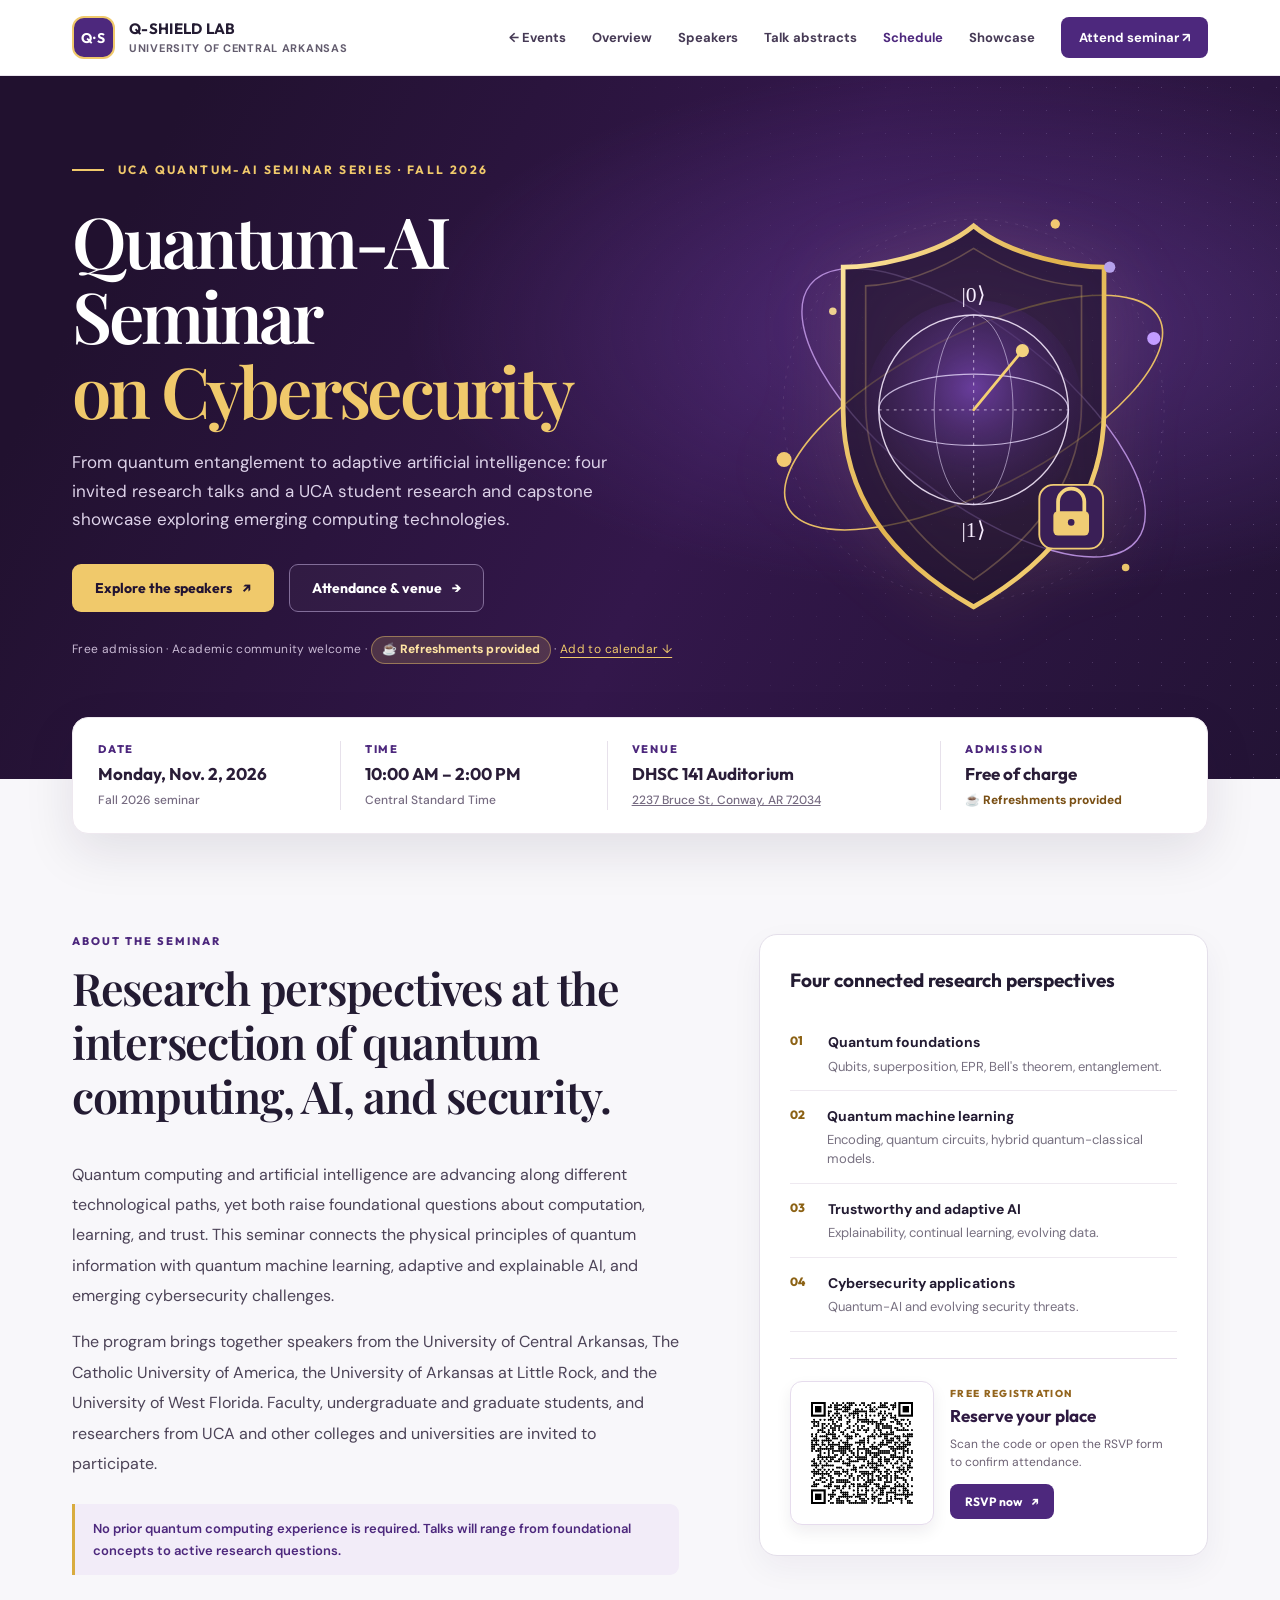
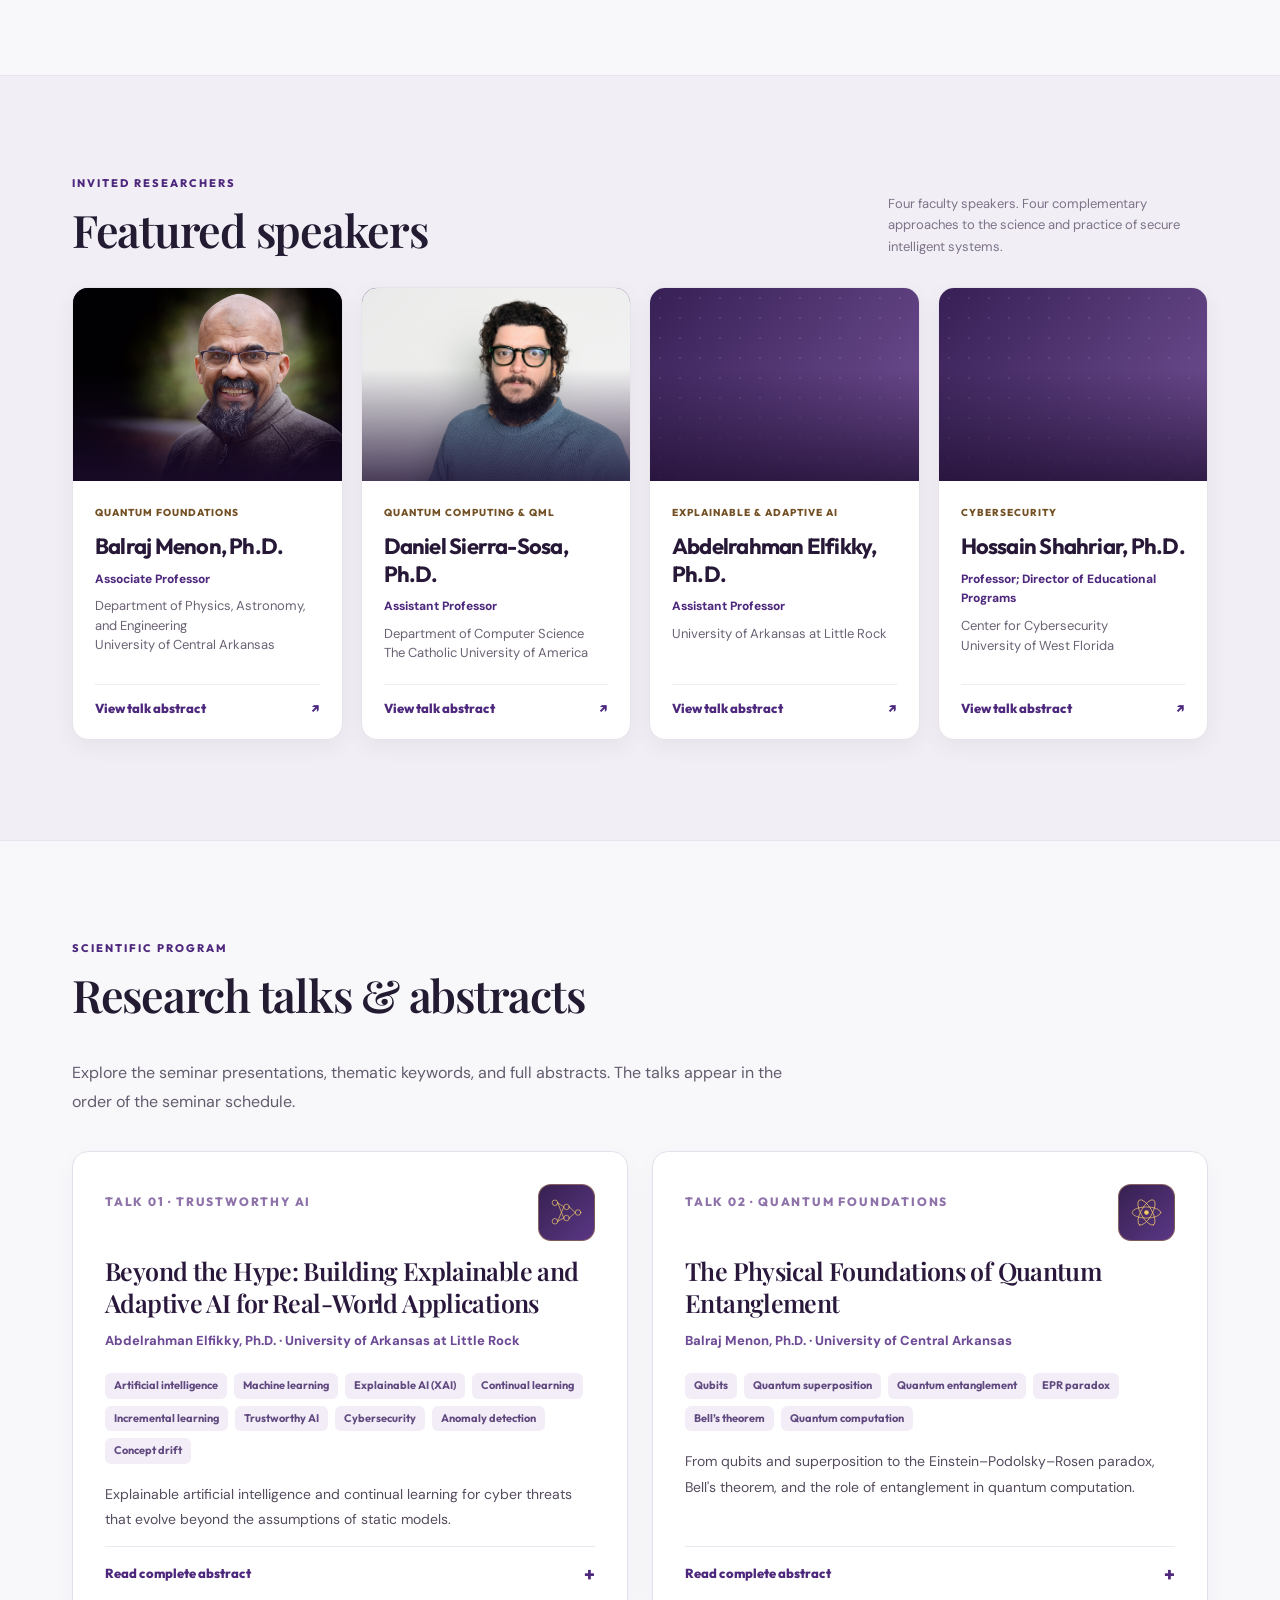
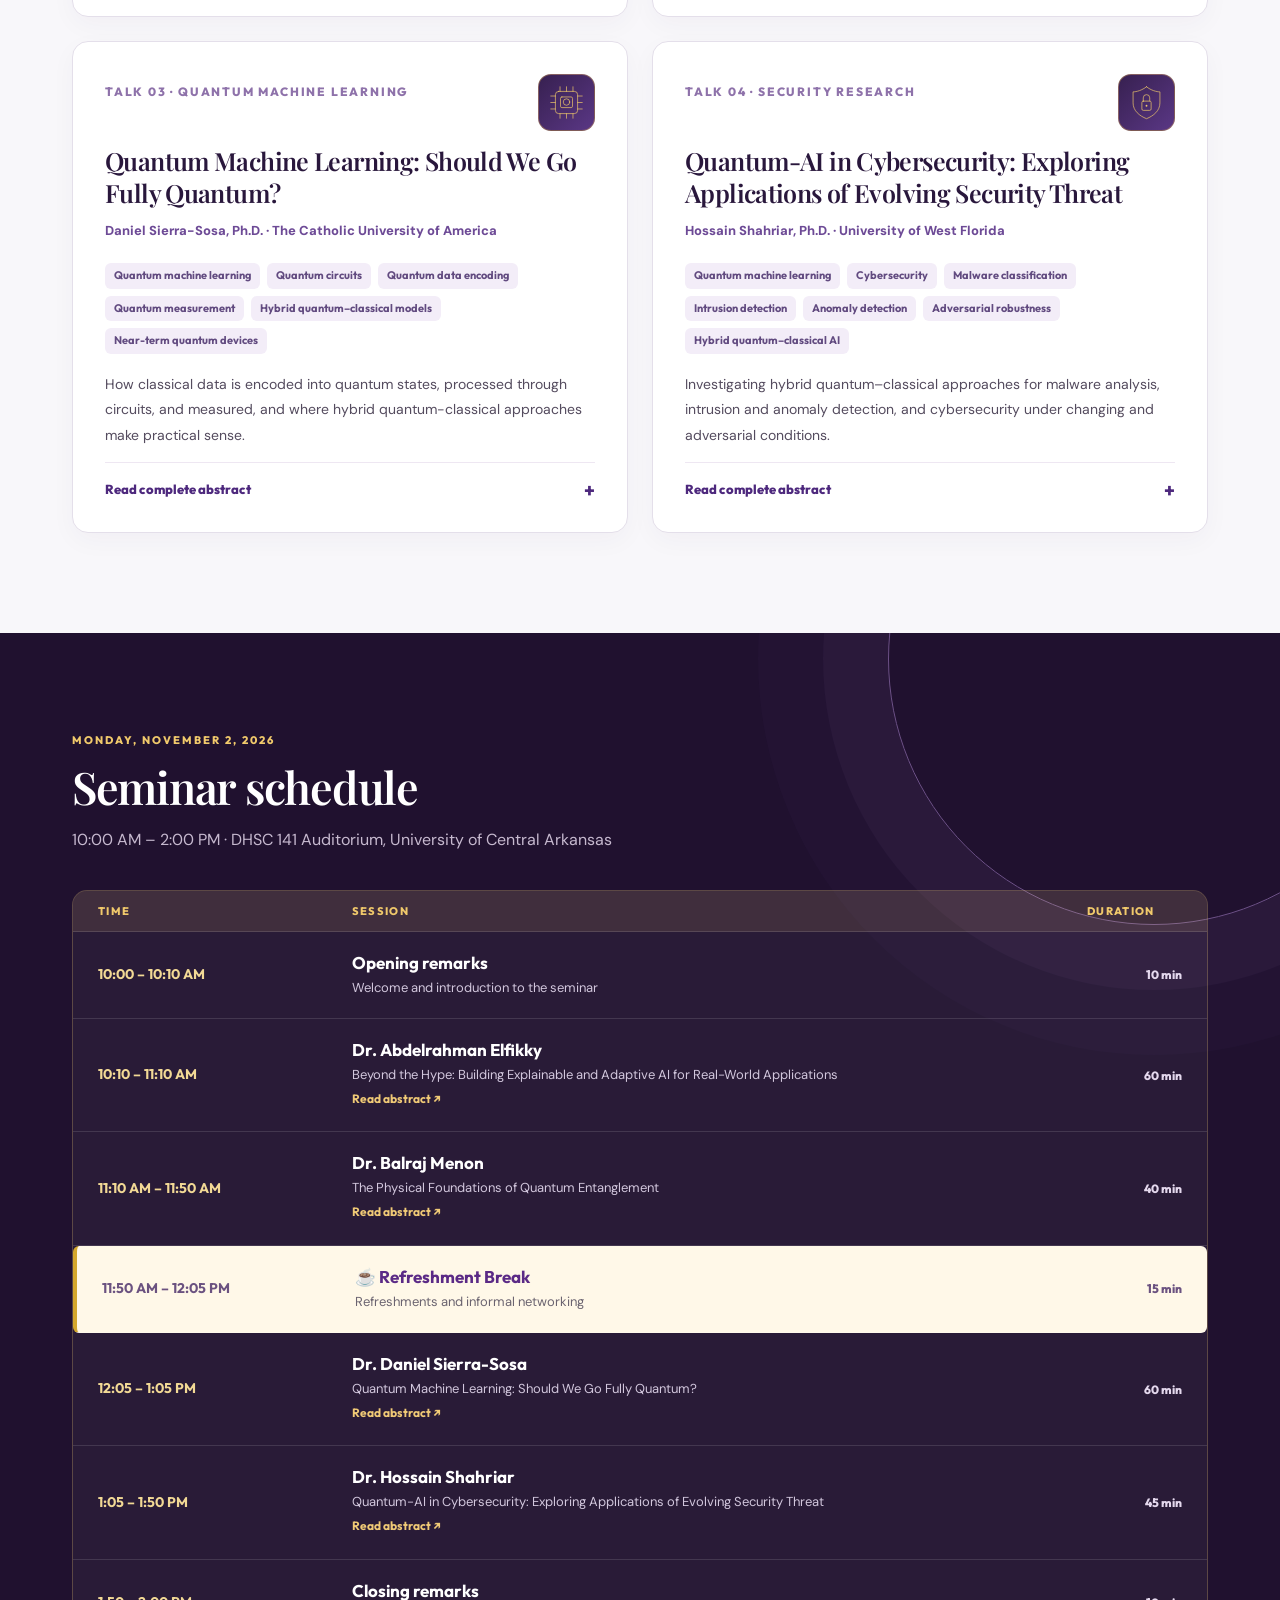
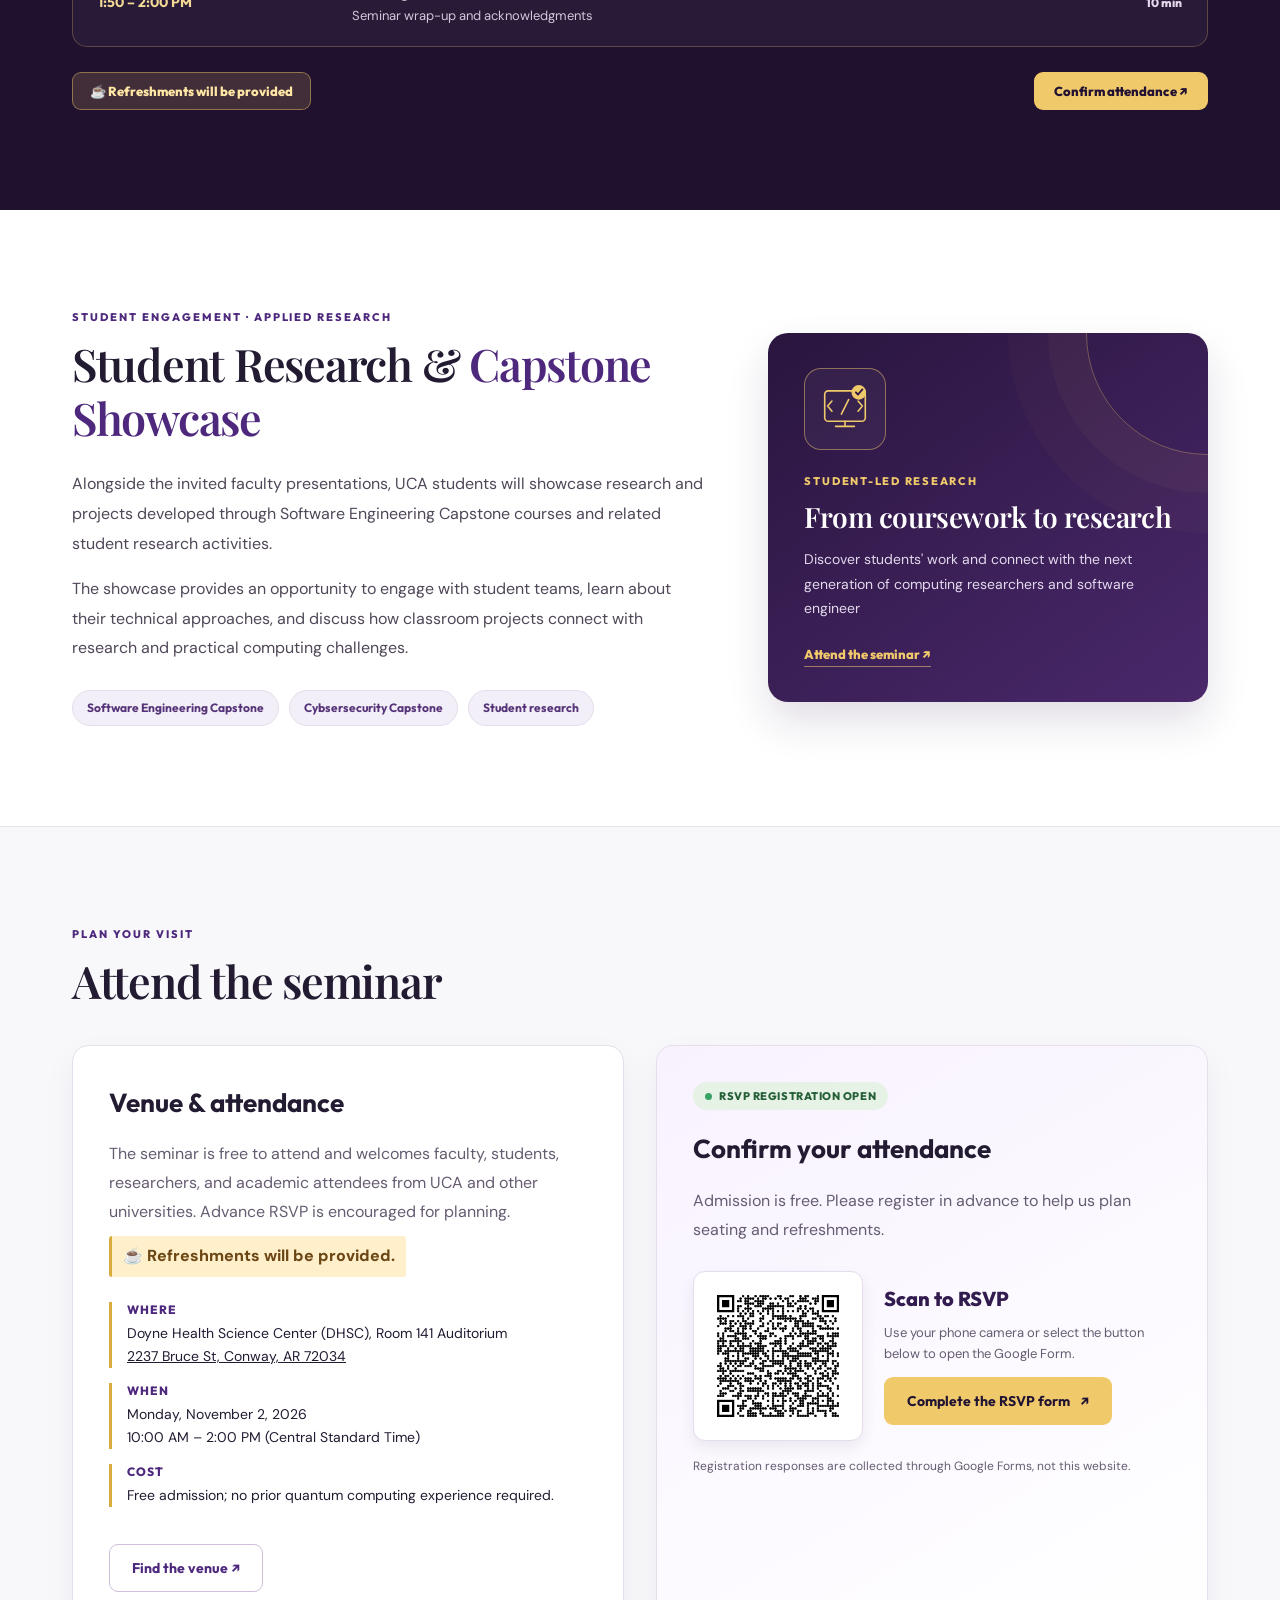
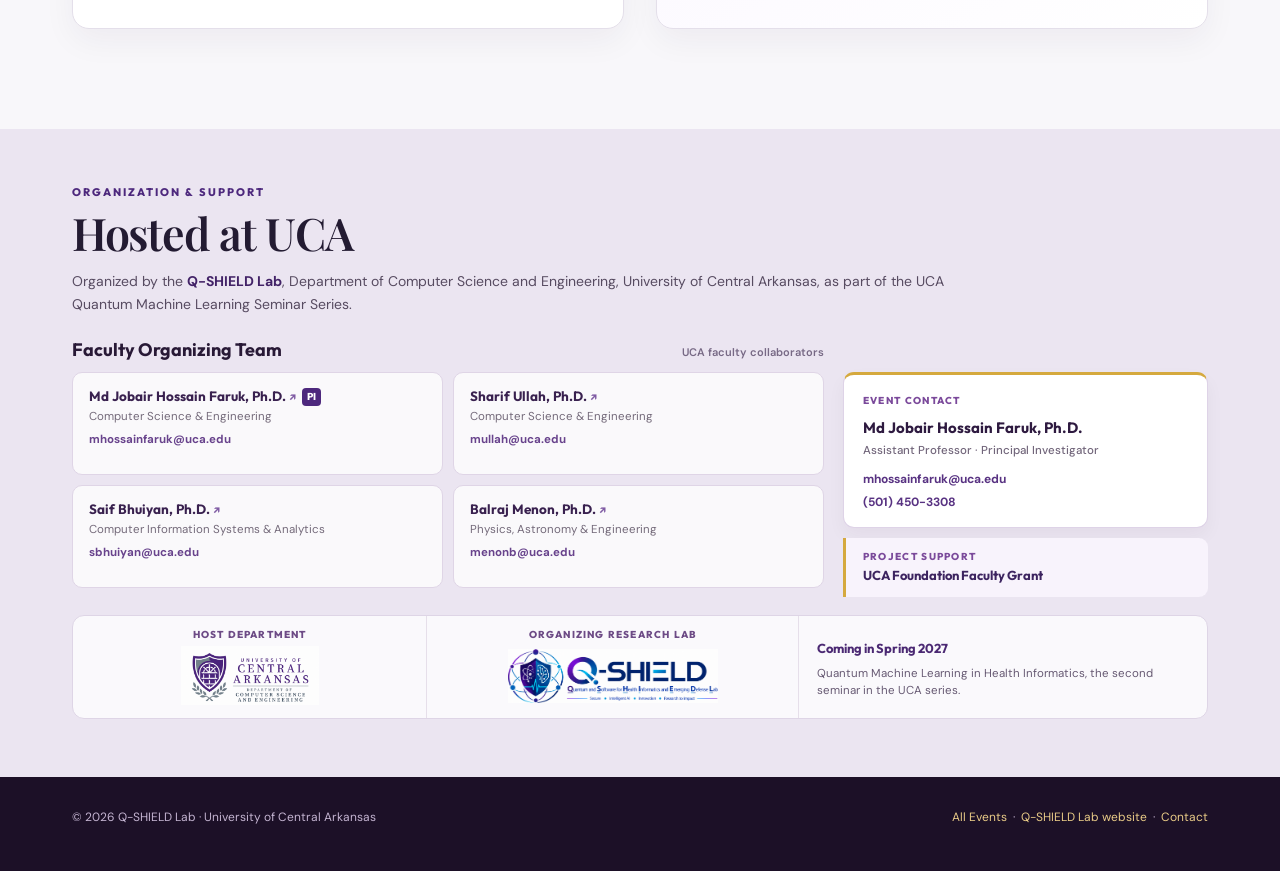
==== commit 5e52abc6: "Update index.html" ====
--- a/Quantum-AI-Seminar-2026/index.html
+++ b/Quantum-AI-Seminar-2026/index.html
@@ -727,12 +727,13 @@
       <div class="schedule-row schedule-head" role="row">
         <span role="columnheader">Time</span><span role="columnheader">Session</span><span role="columnheader">Duration</span>
       </div>
-      <div class="schedule-row" role="row"><div class="schedule-time" role="cell">10:00 – 10:10 AM</div><div class="schedule-content" role="cell"><strong>Opening remarks</strong><span>Welcome and introduction to the seminar</span></div><div class="schedule-duration" role="cell">15 min</div></div>
+      <div class="schedule-row" role="row"><div class="schedule-time" role="cell">10:00 – 10:10 AM</div><div class="schedule-content" role="cell"><strong>Opening remarks</strong><span>Welcome and introduction to the seminar</span></div><div class="schedule-duration" role="cell">10 min</div></div>
       <div class="schedule-row" role="row"><div class="schedule-time" role="cell">10:10 – 11:10 AM</div><div class="schedule-content" role="cell"><strong>Dr. Abdelrahman Elfikky</strong><span>Beyond the Hype: Building Explainable and Adaptive AI for Real-World Applications</span><a href="#talk-elfikky">Read abstract ↗</a></div><div class="schedule-duration" role="cell">60 min</div></div>
-      <div class="schedule-row" role="row"><div class="schedule-time" role="cell">11:10 AM – 11:50 AM</div><div class="schedule-content" role="cell"><strong>Dr. Balraj Menon</strong><span>The Physical Foundations of Quantum Entanglement</span><a href="#talk-menon">Read abstract ↗</a></div><div class="schedule-duration" role="cell">45 min</div></div>
-      <div class="schedule-row schedule-break" role="row"> <div class="schedule-time" role="cell"> 11:50 AM – 12:05 PM </div> <div class="schedule-content" role="cell"> <strong>☕ Refreshment Break</strong> <span>Refreshments and informal networking</span> </div> <div class="schedule-duration" role="cell"> 15 min </div> </div>      <div class="schedule-row" role="row"><div class="schedule-time" role="cell">12:05 – 1:05 PM</div><div class="schedule-content" role="cell"><strong>Dr. Daniel Sierra-Sosa</strong><span>Quantum Machine Learning: Should We Go Fully Quantum?</span><a href="#talk-sierra">Read abstract ↗</a></div><div class="schedule-duration" role="cell">60 min</div></div>
+      <div class="schedule-row" role="row"><div class="schedule-time" role="cell">11:10 AM – 11:50 AM</div><div class="schedule-content" role="cell"><strong>Dr. Balraj Menon</strong><span>The Physical Foundations of Quantum Entanglement</span><a href="#talk-menon">Read abstract ↗</a></div><div class="schedule-duration" role="cell">40 min</div></div>
+      <div class="schedule-row schedule-break" role="row"> <div class="schedule-time" role="cell"> 11:50 AM – 12:05 PM </div> <div class="schedule-content" role="cell"> <strong>☕ Refreshment Break</strong> <span>Refreshments and informal networking</span> </div> <div class="schedule-duration" role="cell"> 15 min </div> </div>      
+      <div class="schedule-row" role="row"><div class="schedule-time" role="cell">12:05 – 1:05 PM</div><div class="schedule-content" role="cell"><strong>Dr. Daniel Sierra-Sosa</strong><span>Quantum Machine Learning: Should We Go Fully Quantum?</span><a href="#talk-sierra">Read abstract ↗</a></div><div class="schedule-duration" role="cell">60 min</div></div>
       <div class="schedule-row" role="row"><div class="schedule-time" role="cell">1:05 – 1:50 PM</div><div class="schedule-content" role="cell"><strong>Dr. Hossain Shahriar</strong><span>Quantum-AI in Cybersecurity: Exploring Applications of Evolving Security Threat</span><a href="#talk-shahriar">Read abstract ↗</a></div><div class="schedule-duration" role="cell">45 min</div></div>
-      <div class="schedule-row" role="row"><div class="schedule-time" role="cell">1:50 – 2:00 PM</div><div class="schedule-content" role="cell"><strong>Closing remarks</strong><span>Seminar wrap-up and acknowledgments</span></div><div class="schedule-duration" role="cell">15 min</div></div>
+      <div class="schedule-row" role="row"><div class="schedule-time" role="cell">1:50 – 2:00 PM</div><div class="schedule-content" role="cell"><strong>Closing remarks</strong><span>Seminar wrap-up and acknowledgments</span></div><div class="schedule-duration" role="cell">10 min</div></div>
     </div>
     <div class="schedule-bottom">
       <span class="schedule-refresh">☕ Refreshments will be provided</span>
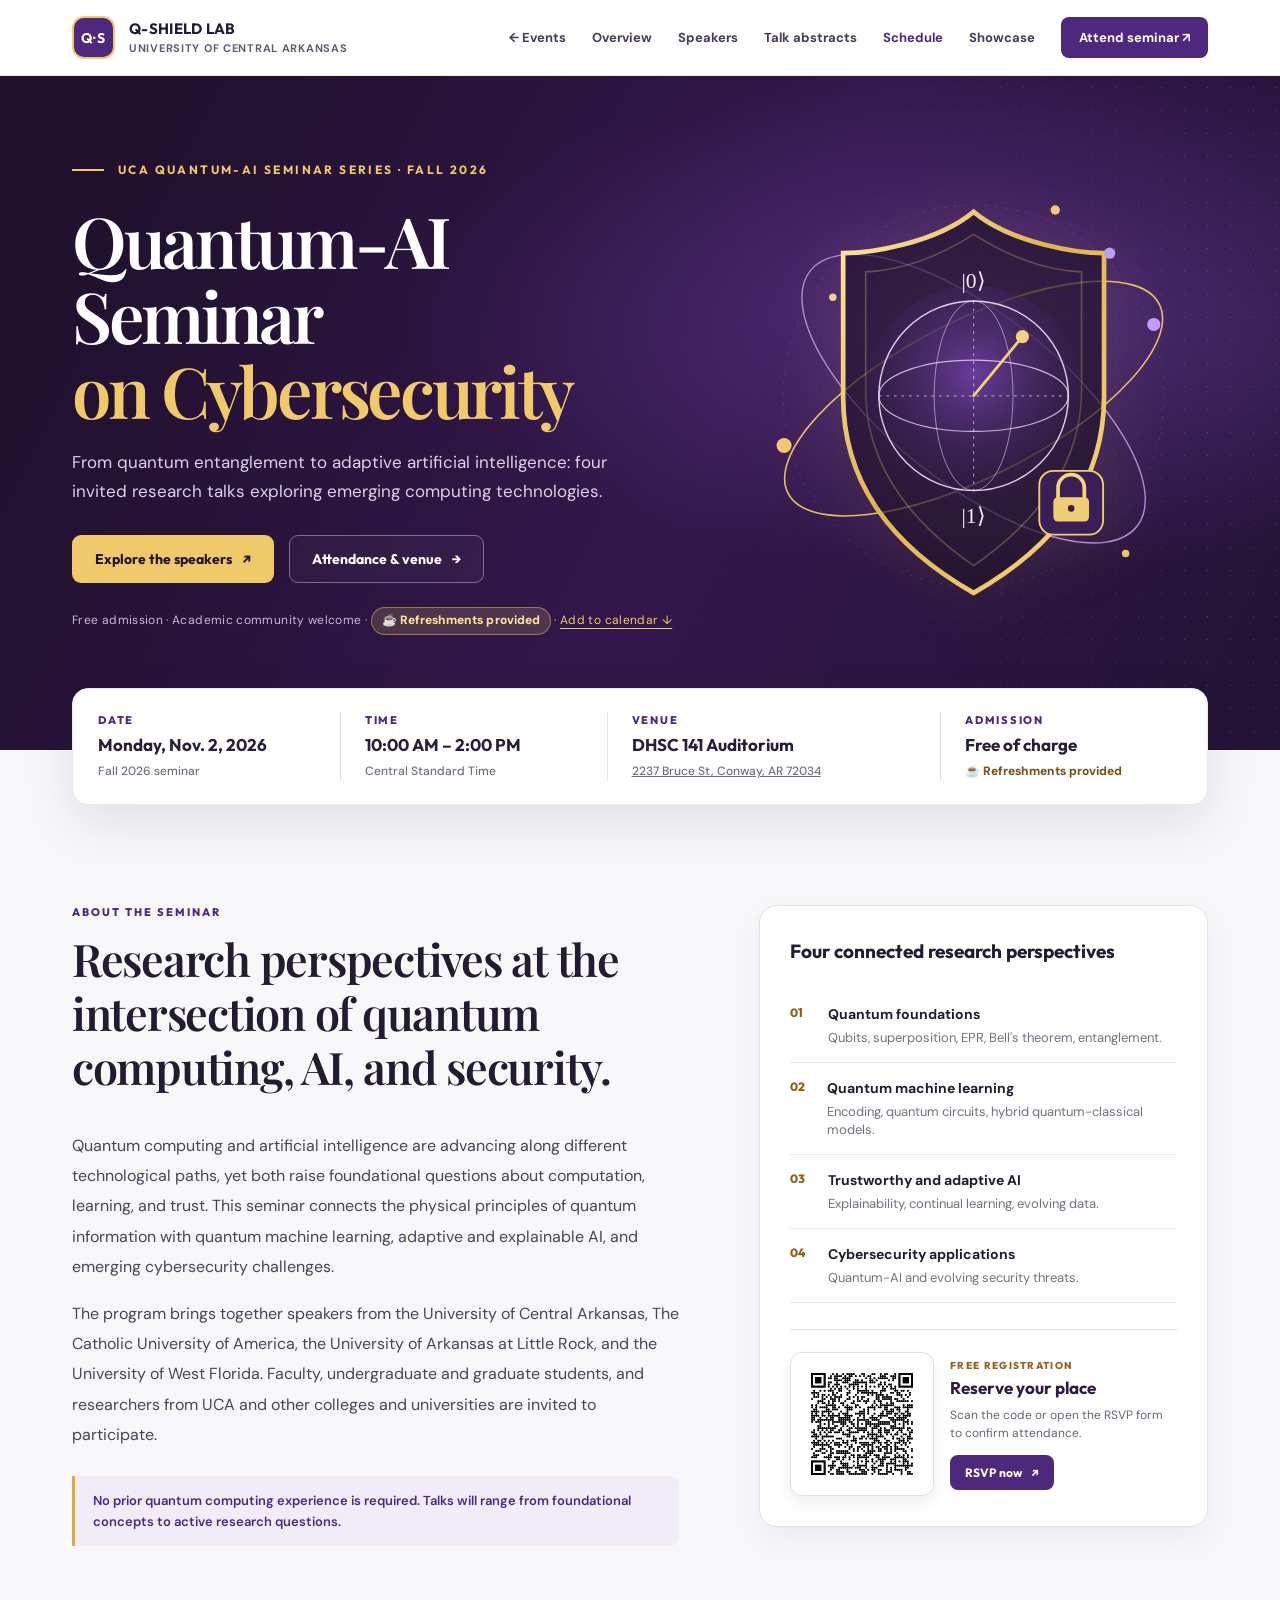
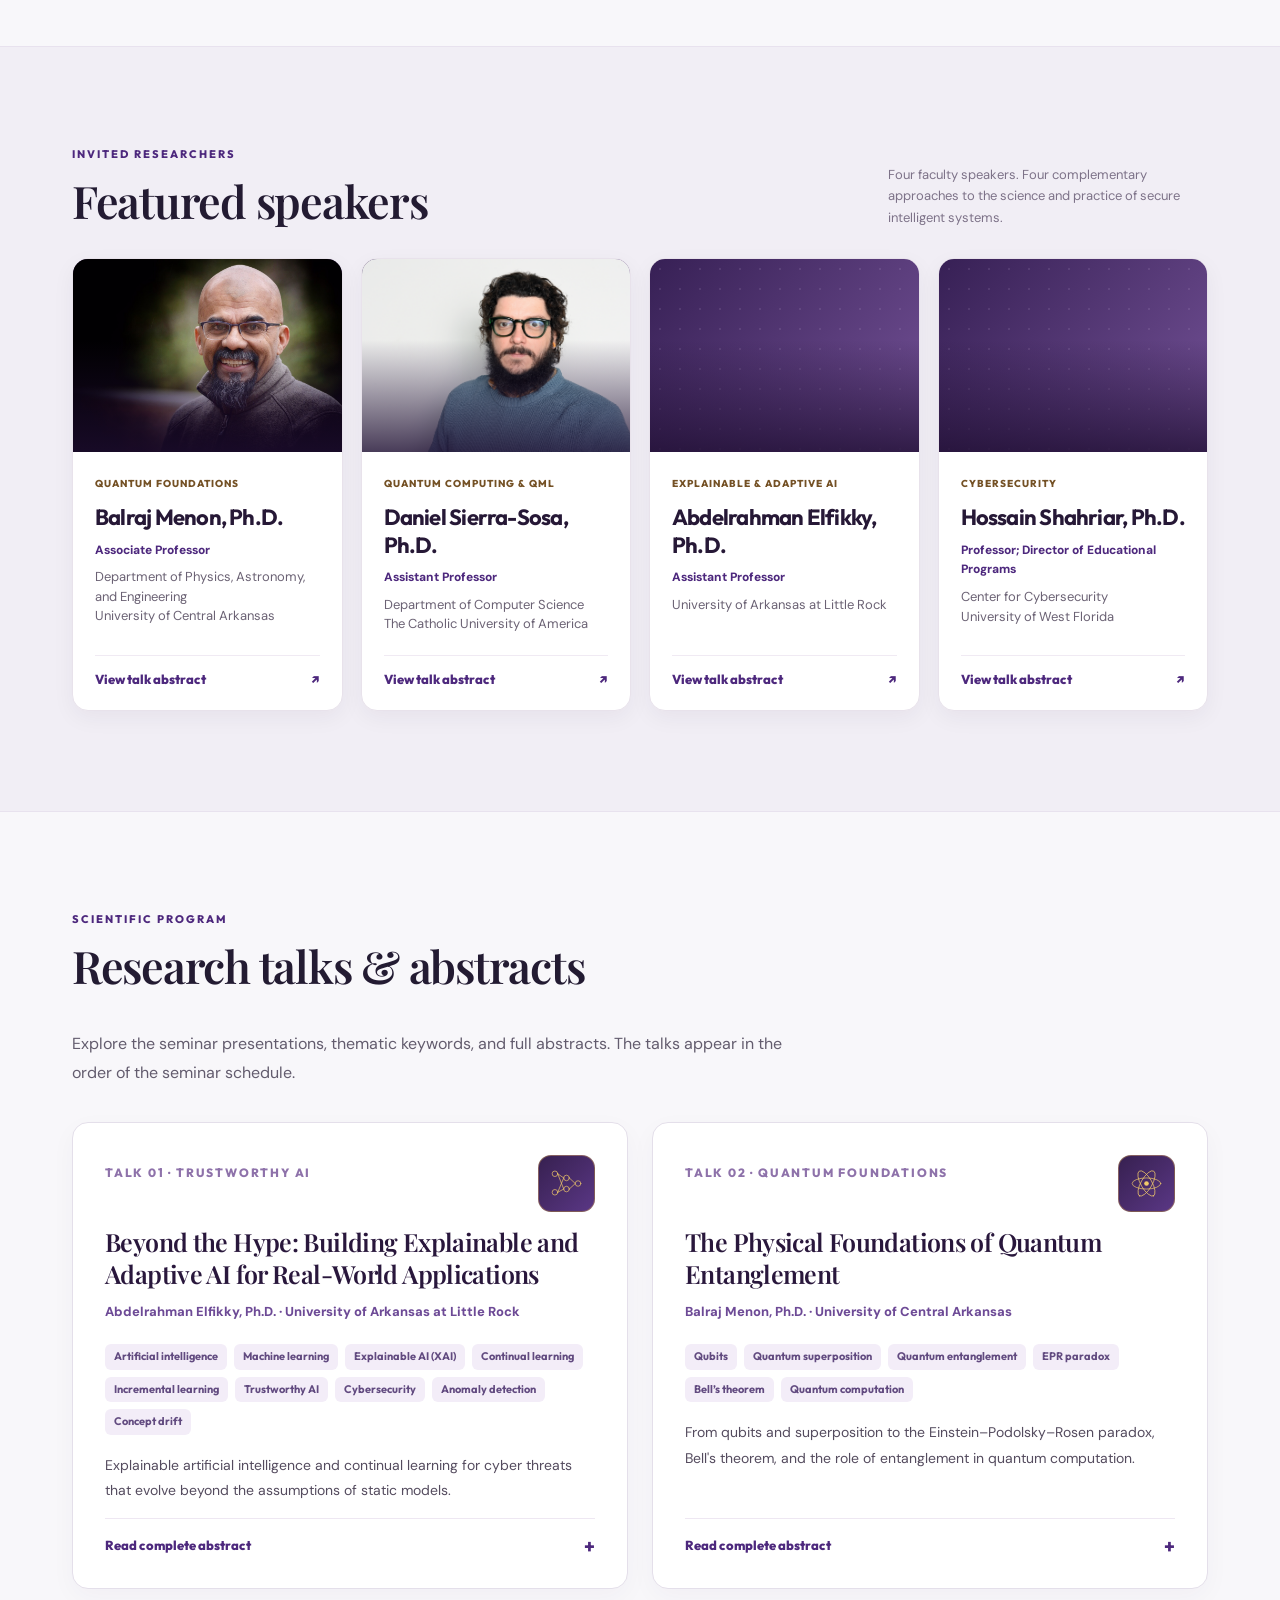
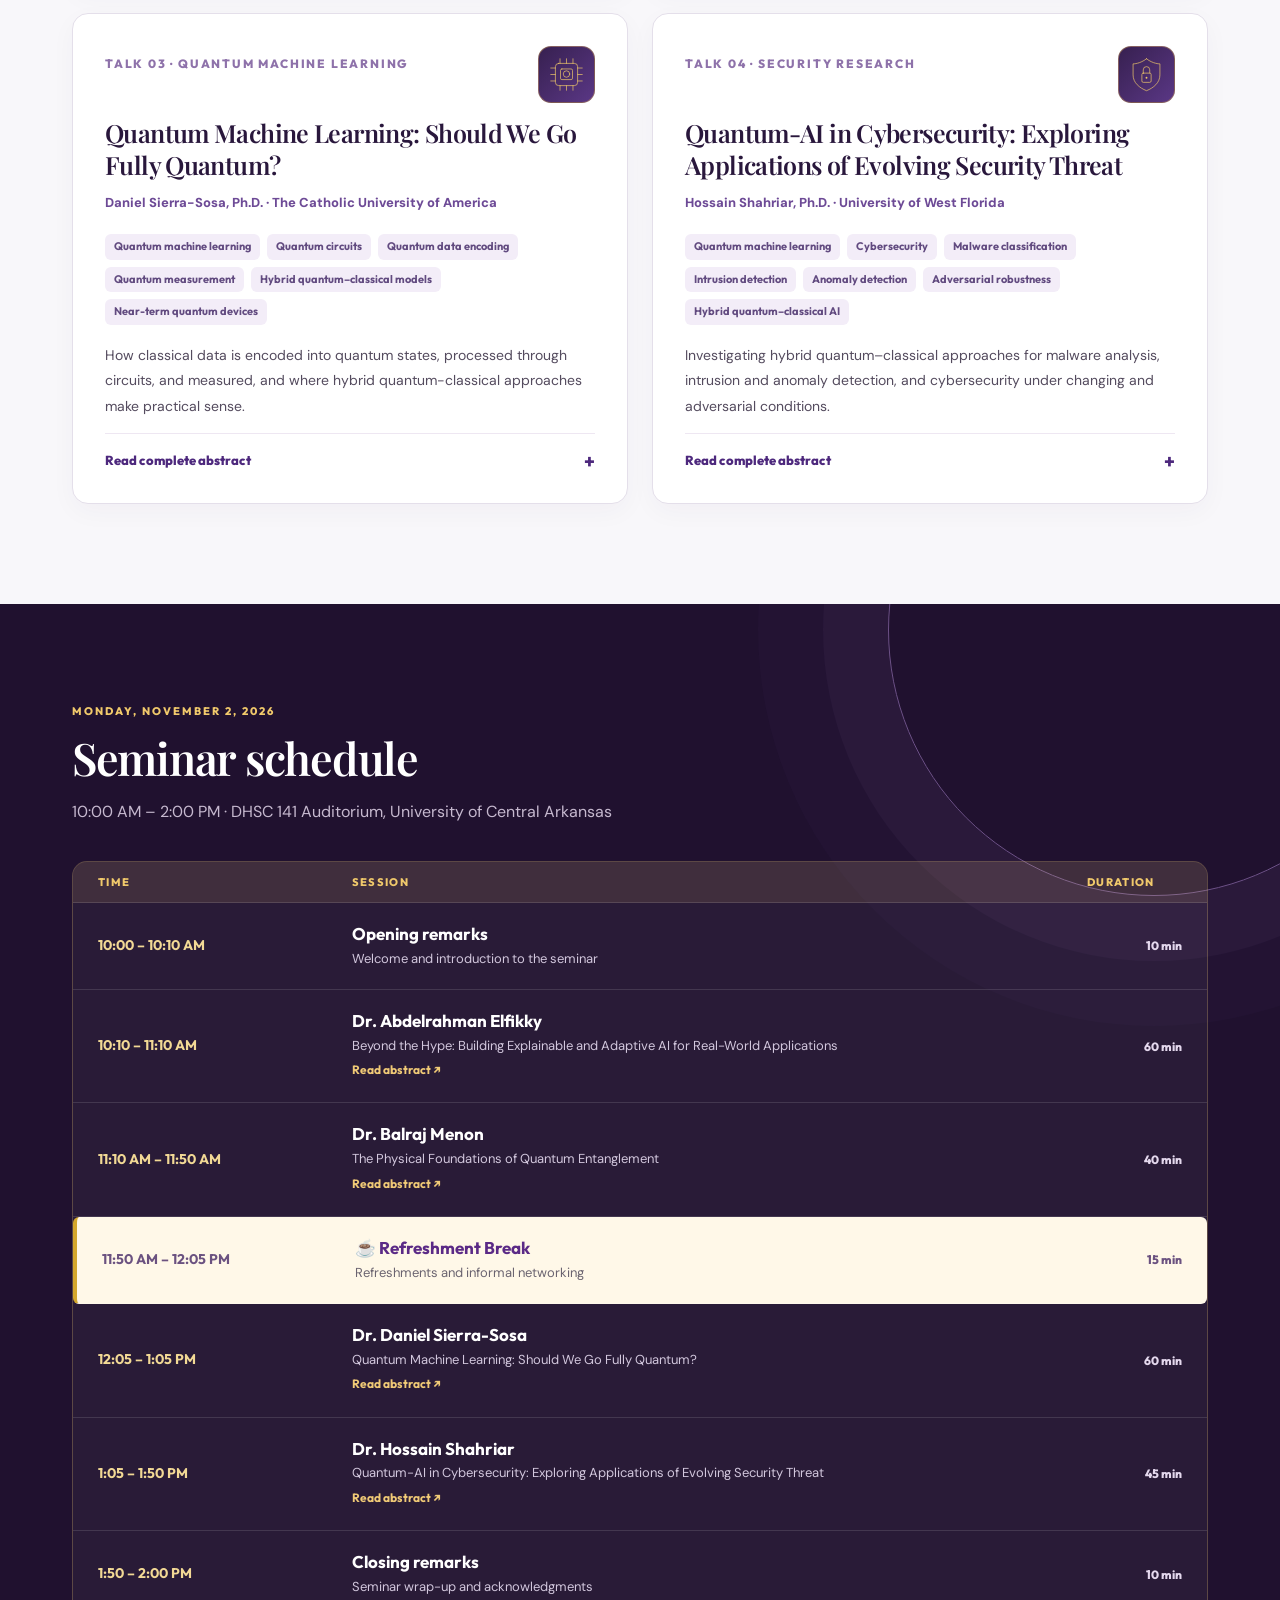
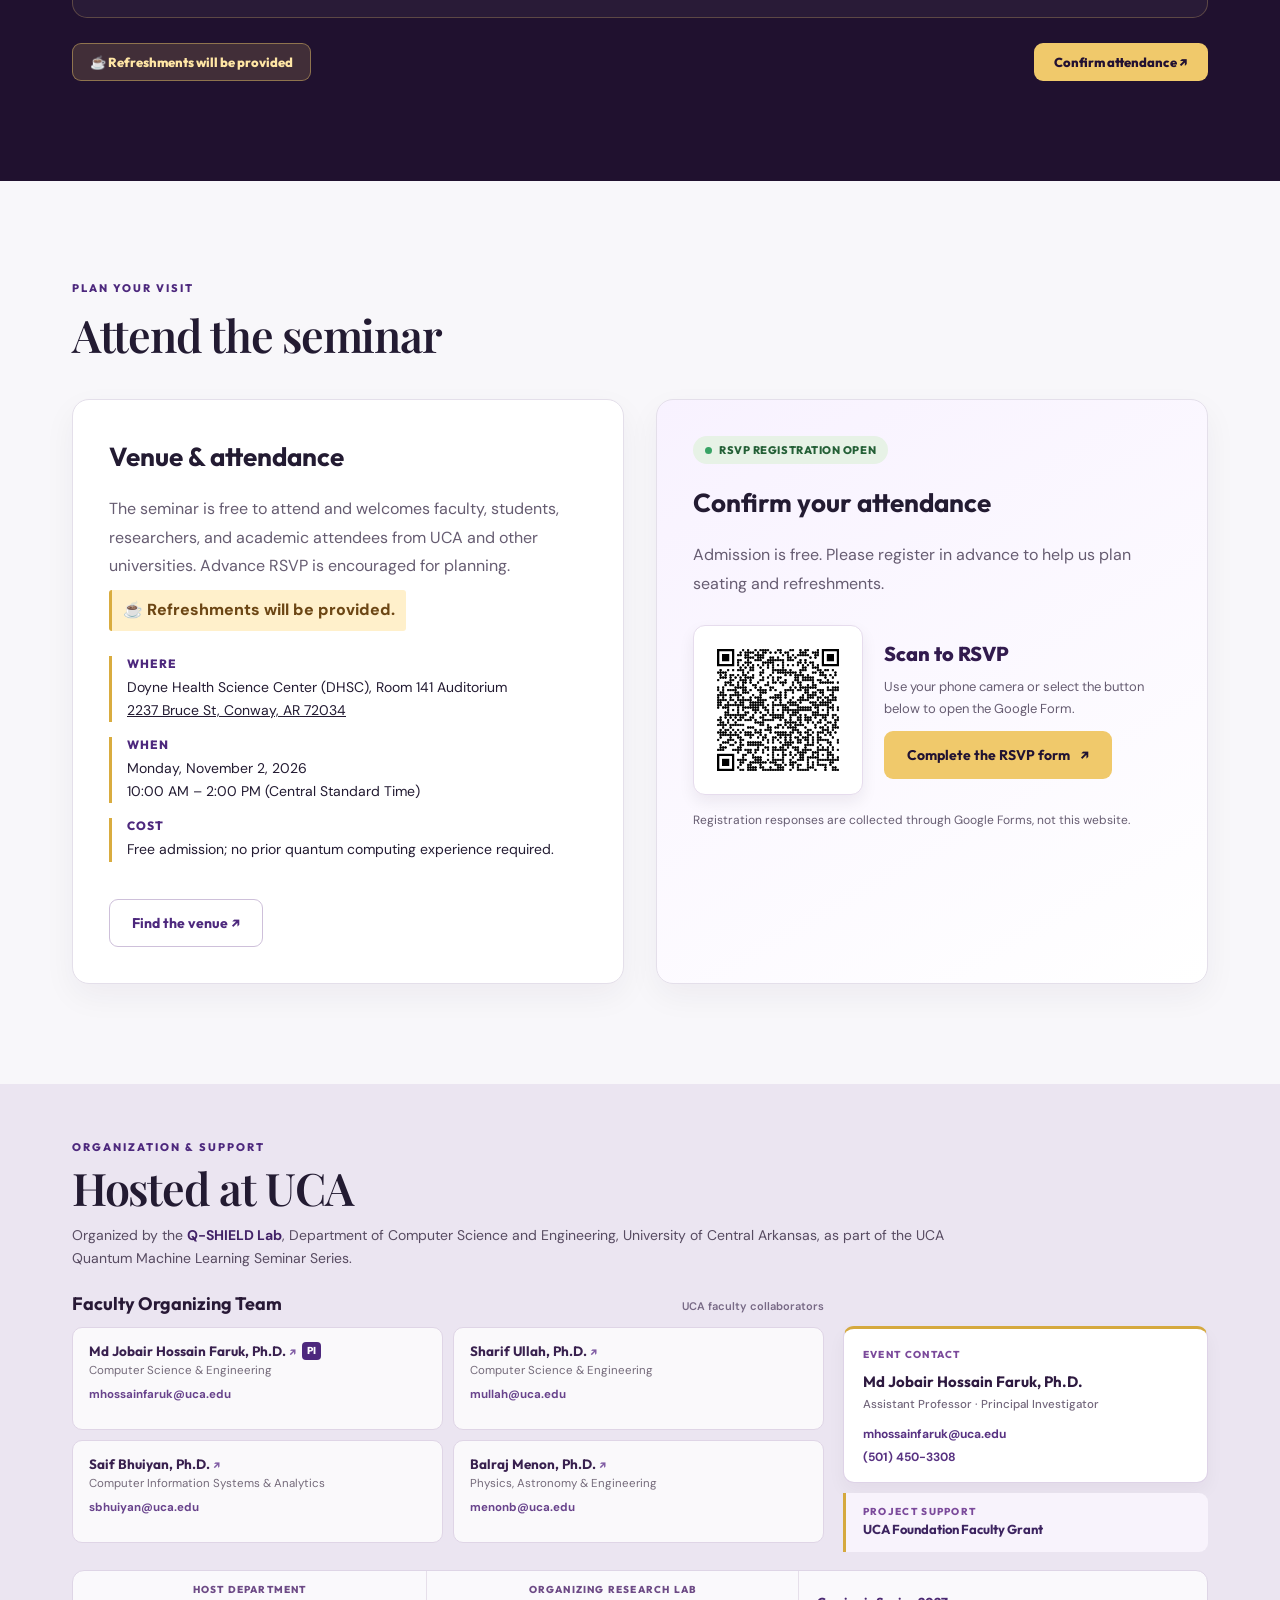
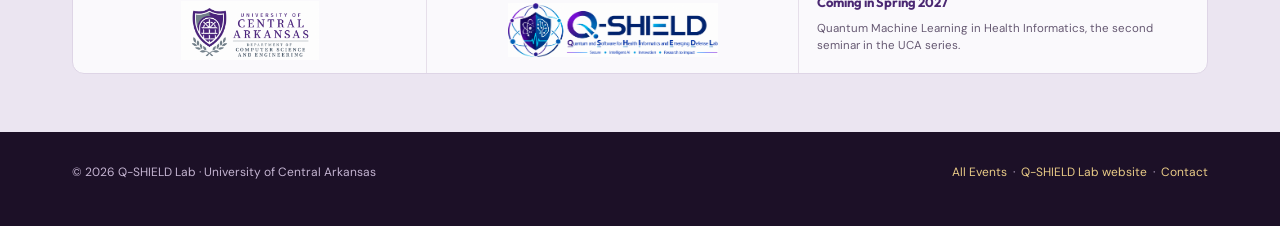
==== commit 76da6229: "Update index.html" ====
--- a/Quantum-AI-Seminar-2026/index.html
+++ b/Quantum-AI-Seminar-2026/index.html
@@ -302,7 +302,7 @@
 
       <h1 id="event-title">Quantum-AI Seminar <em>on Cybersecurity</em></h1>
 
-      <p class="hero-lede">From quantum entanglement to adaptive artificial intelligence: four invited research talks and a UCA student research and capstone showcase exploring emerging computing technologies.</p>
+      <p class="hero-lede">From quantum entanglement to adaptive artificial intelligence: four invited research talks exploring emerging computing technologies.</p>
 
       <div class="hero-buttons"><a class="btn btn-gold" href="#speakers">Explore the speakers <span aria-hidden="true">↗</span></a><a class="btn btn-outline" href="#attend">Attendance &amp; venue <span aria-hidden="true">→</span></a></div>
 
@@ -743,7 +743,7 @@
 </section>
 
 <!-- UCA Student Research & Capstone Showcase -->
-<section class="section showcase-section" id="showcase" aria-labelledby="showcase-title">
+<!-- <section class="section showcase-section" id="showcase" aria-labelledby="showcase-title">
   <div class="wrap showcase-layout">
     <div class="showcase-copy">
       <div class="section-eyebrow">Student engagement · Applied research</div>
@@ -771,7 +771,7 @@
       <a href="#attend" class="showcase-feature-link">Attend the seminar <span aria-hidden="true">↗</span></a>
     </aside>
   </div>
-</section>
+</section> -->
 
 <section class="section" id="attend">
 
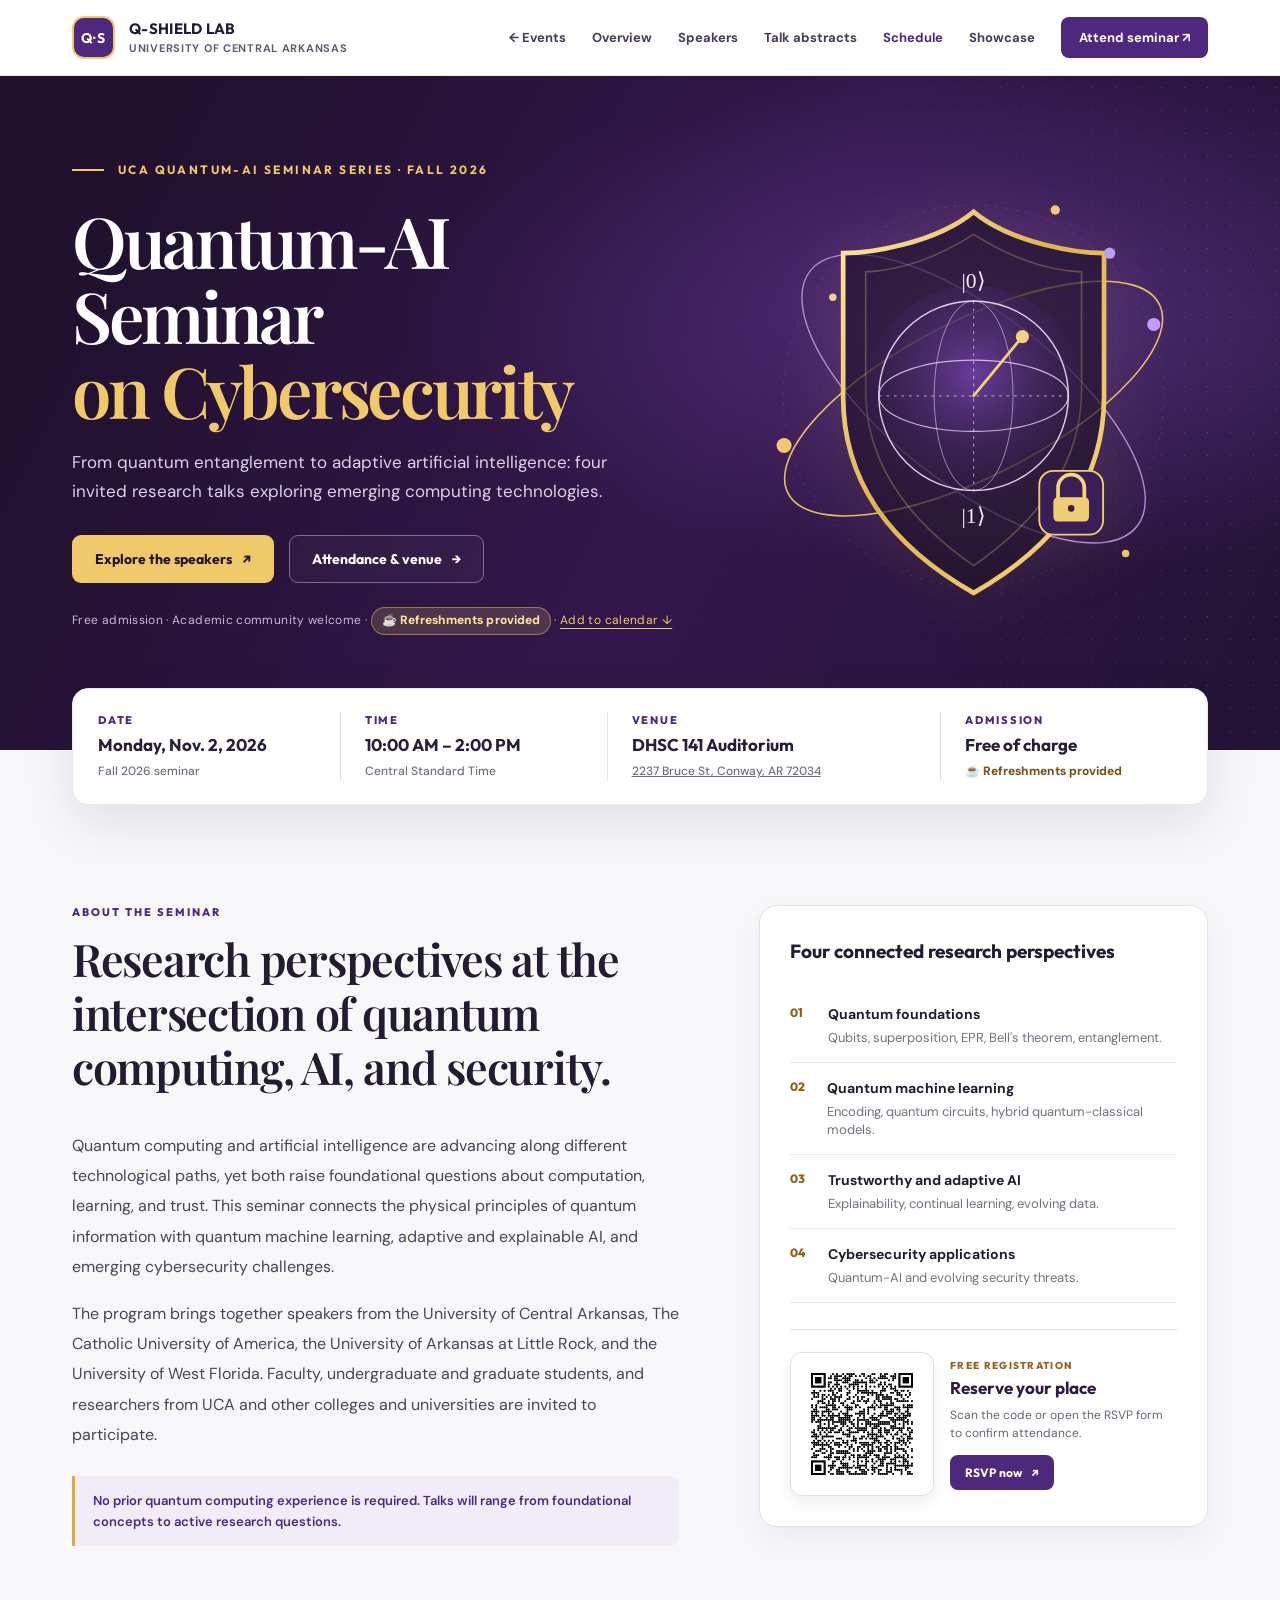
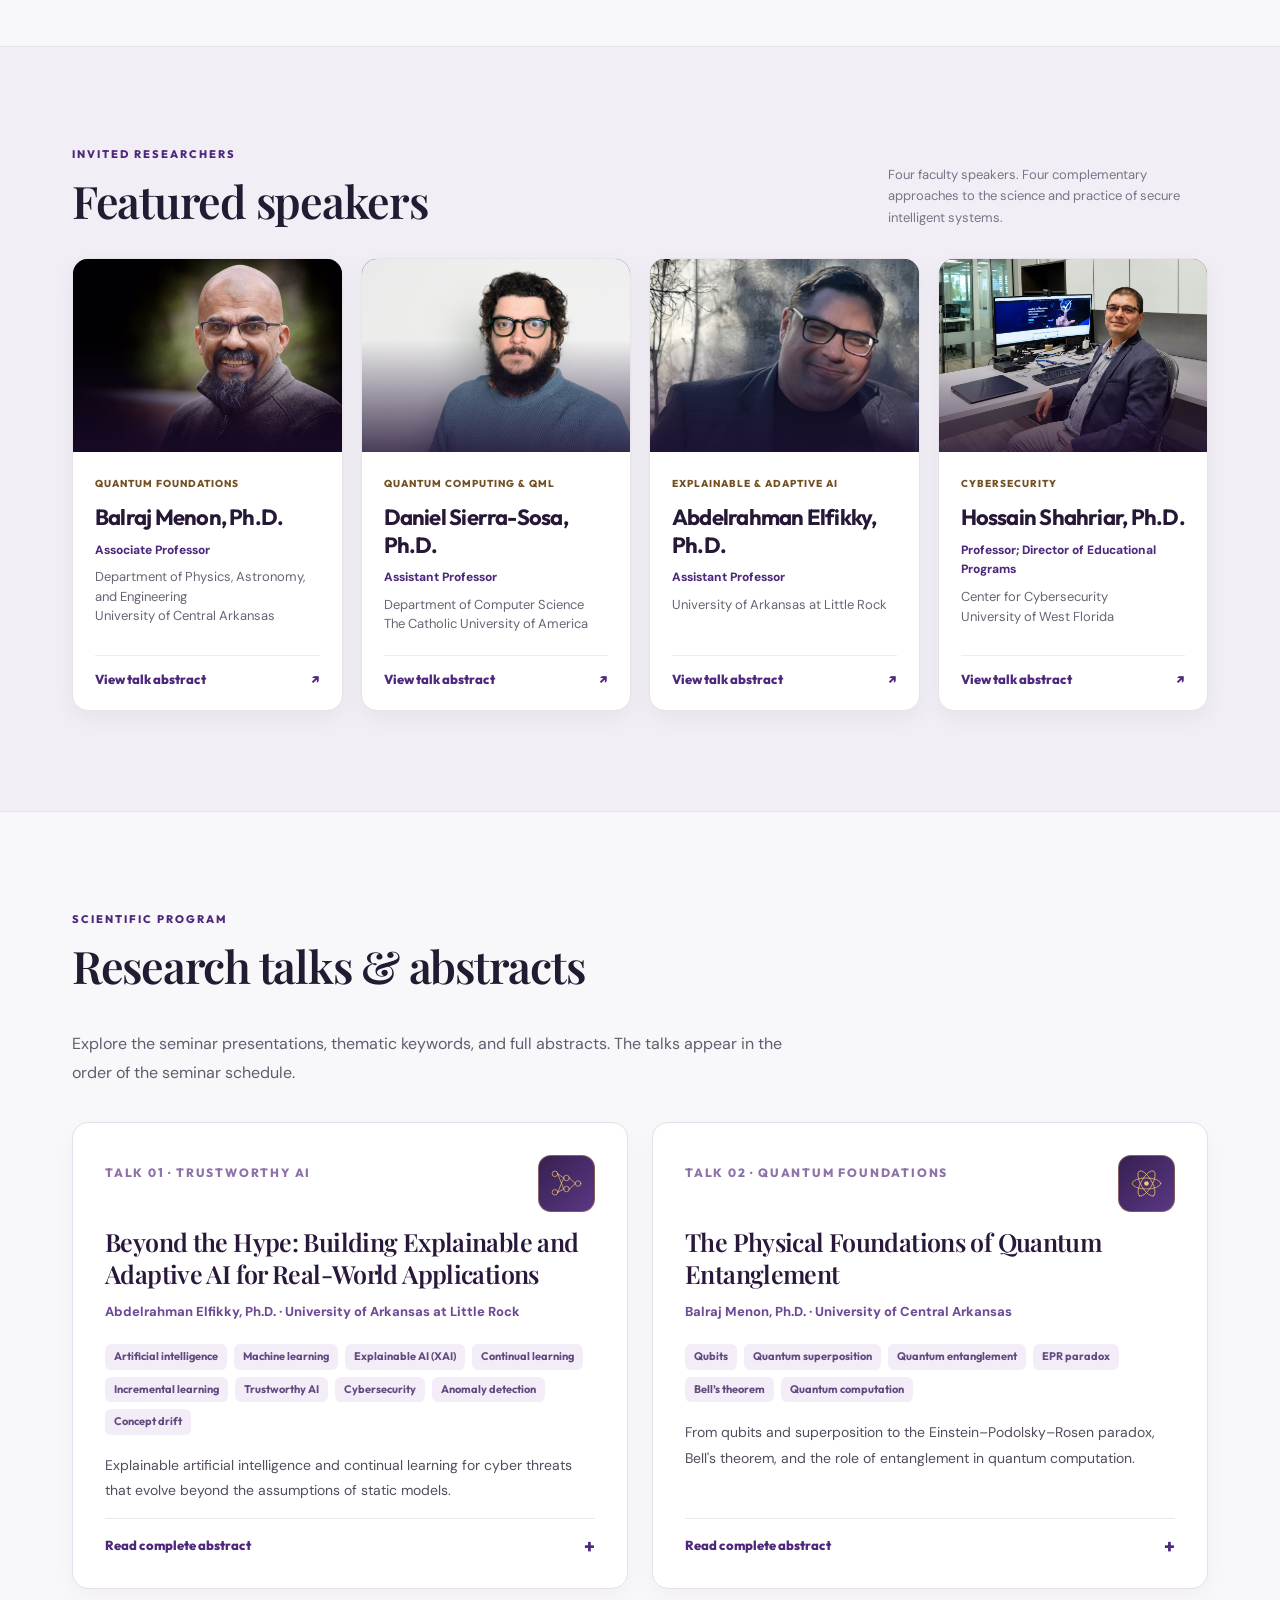
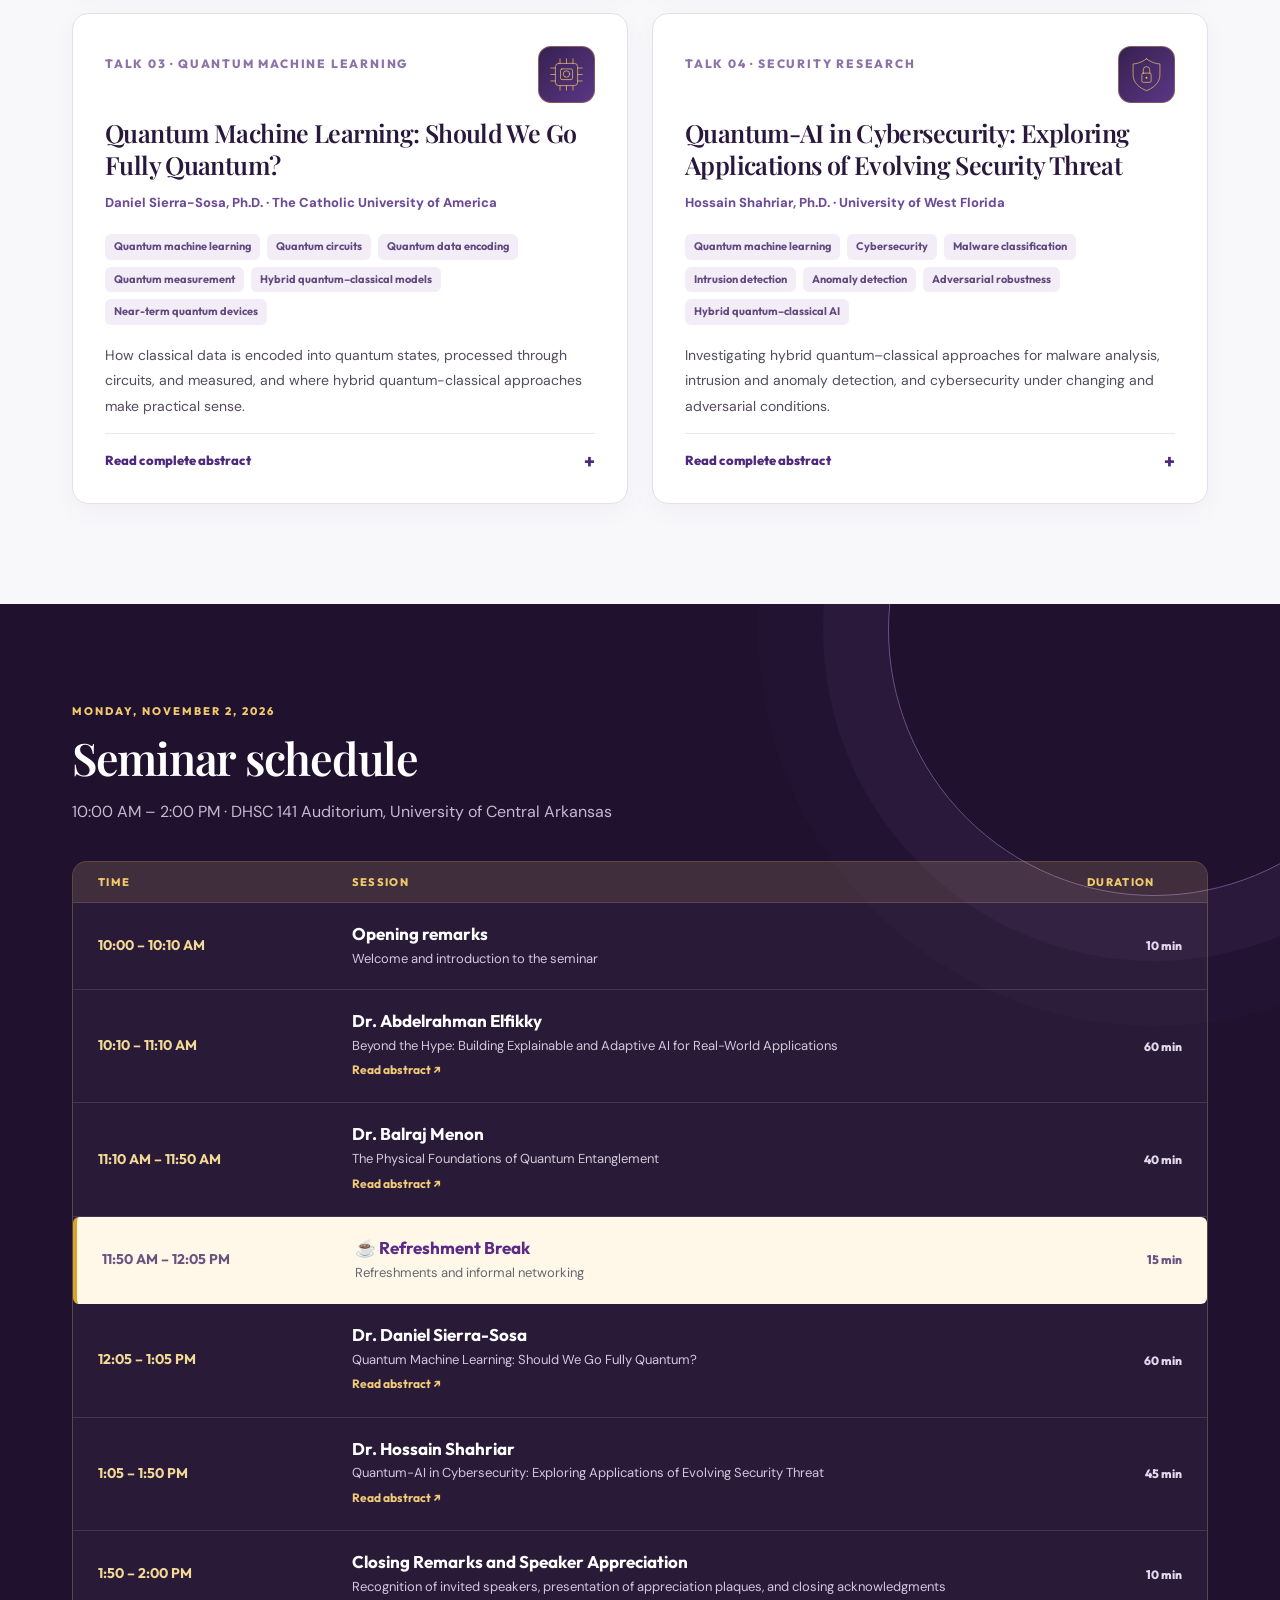
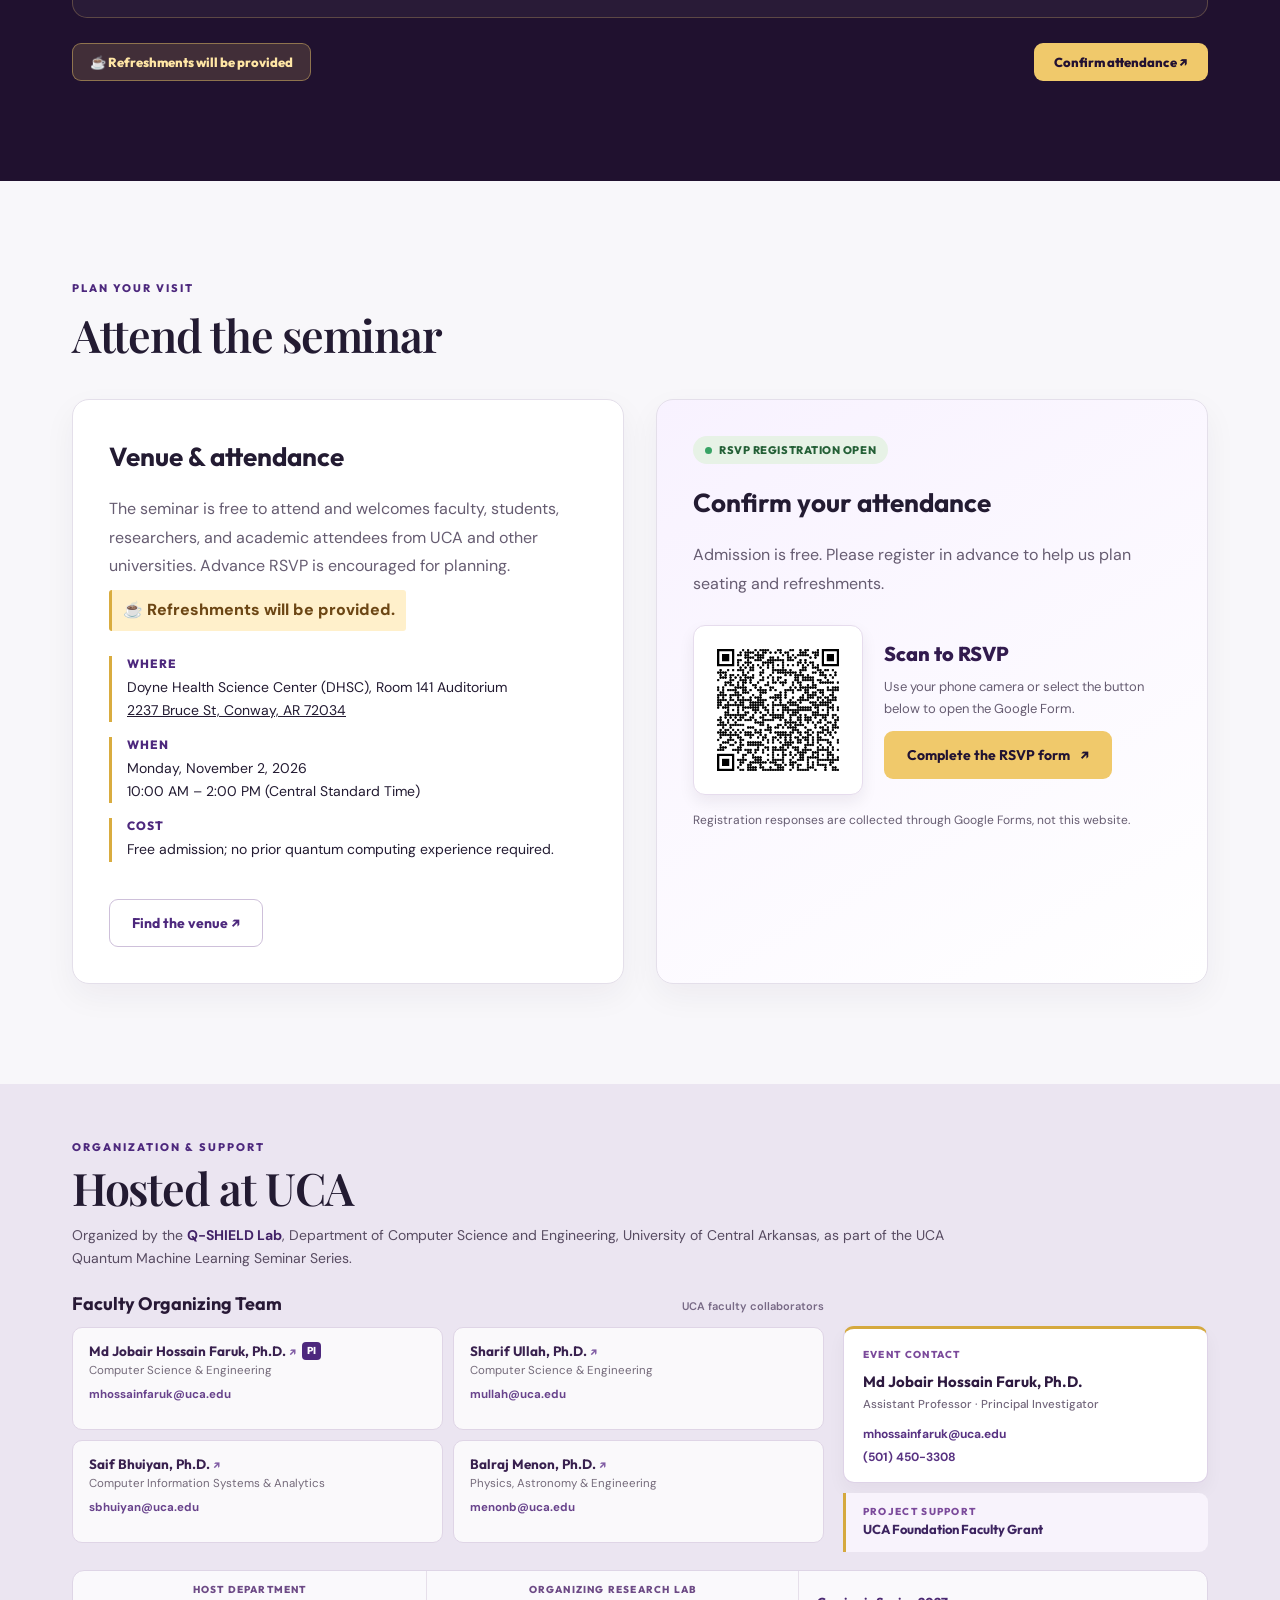
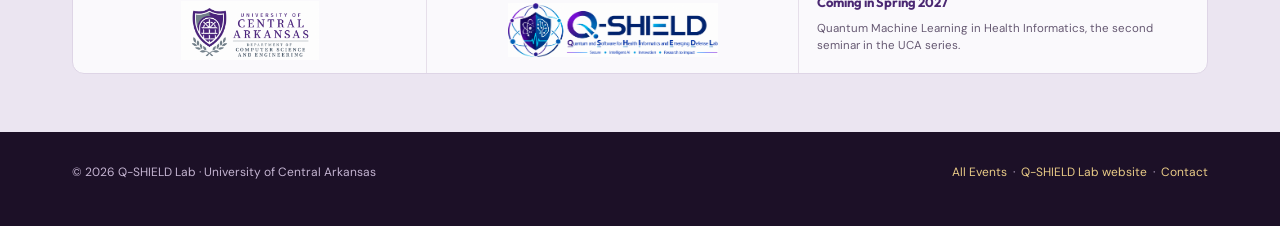
==== commit 661e04d7: "Update index.html" ====
--- a/Quantum-AI-Seminar-2026/index.html
+++ b/Quantum-AI-Seminar-2026/index.html
@@ -733,7 +733,7 @@
       <div class="schedule-row schedule-break" role="row"> <div class="schedule-time" role="cell"> 11:50 AM – 12:05 PM </div> <div class="schedule-content" role="cell"> <strong>☕ Refreshment Break</strong> <span>Refreshments and informal networking</span> </div> <div class="schedule-duration" role="cell"> 15 min </div> </div>      
       <div class="schedule-row" role="row"><div class="schedule-time" role="cell">12:05 – 1:05 PM</div><div class="schedule-content" role="cell"><strong>Dr. Daniel Sierra-Sosa</strong><span>Quantum Machine Learning: Should We Go Fully Quantum?</span><a href="#talk-sierra">Read abstract ↗</a></div><div class="schedule-duration" role="cell">60 min</div></div>
       <div class="schedule-row" role="row"><div class="schedule-time" role="cell">1:05 – 1:50 PM</div><div class="schedule-content" role="cell"><strong>Dr. Hossain Shahriar</strong><span>Quantum-AI in Cybersecurity: Exploring Applications of Evolving Security Threat</span><a href="#talk-shahriar">Read abstract ↗</a></div><div class="schedule-duration" role="cell">45 min</div></div>
-      <div class="schedule-row" role="row"><div class="schedule-time" role="cell">1:50 – 2:00 PM</div><div class="schedule-content" role="cell"><strong>Closing remarks</strong><span>Seminar wrap-up and acknowledgments</span></div><div class="schedule-duration" role="cell">10 min</div></div>
+      <div class="schedule-row" role="row"><div class="schedule-time" role="cell">1:50 – 2:00 PM</div><div class="schedule-content" role="cell"><strong>Closing Remarks and Speaker Appreciation</strong><span>Recognition of invited speakers, presentation of appreciation plaques, and closing acknowledgments</span></div><div class="schedule-duration" role="cell">10 min</div></div>
     </div>
     <div class="schedule-bottom">
       <span class="schedule-refresh">☕ Refreshments will be provided</span>
